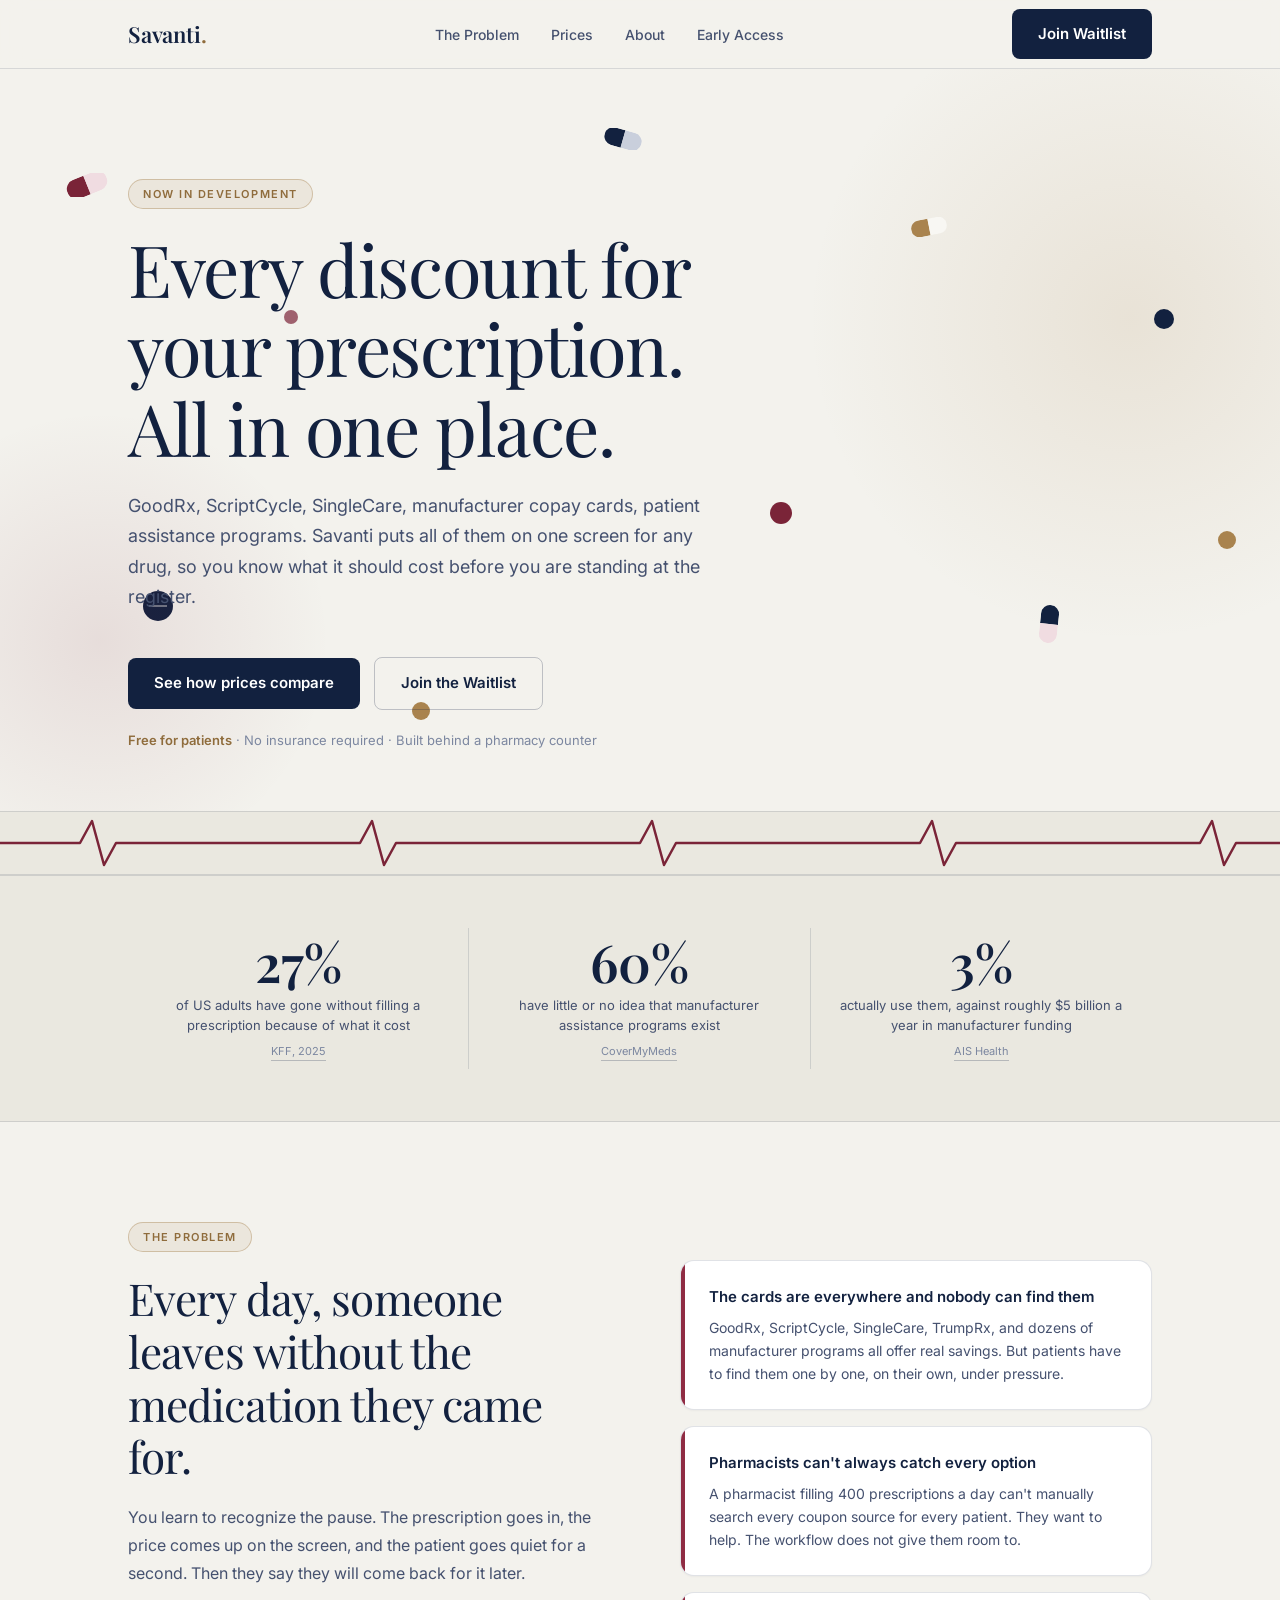
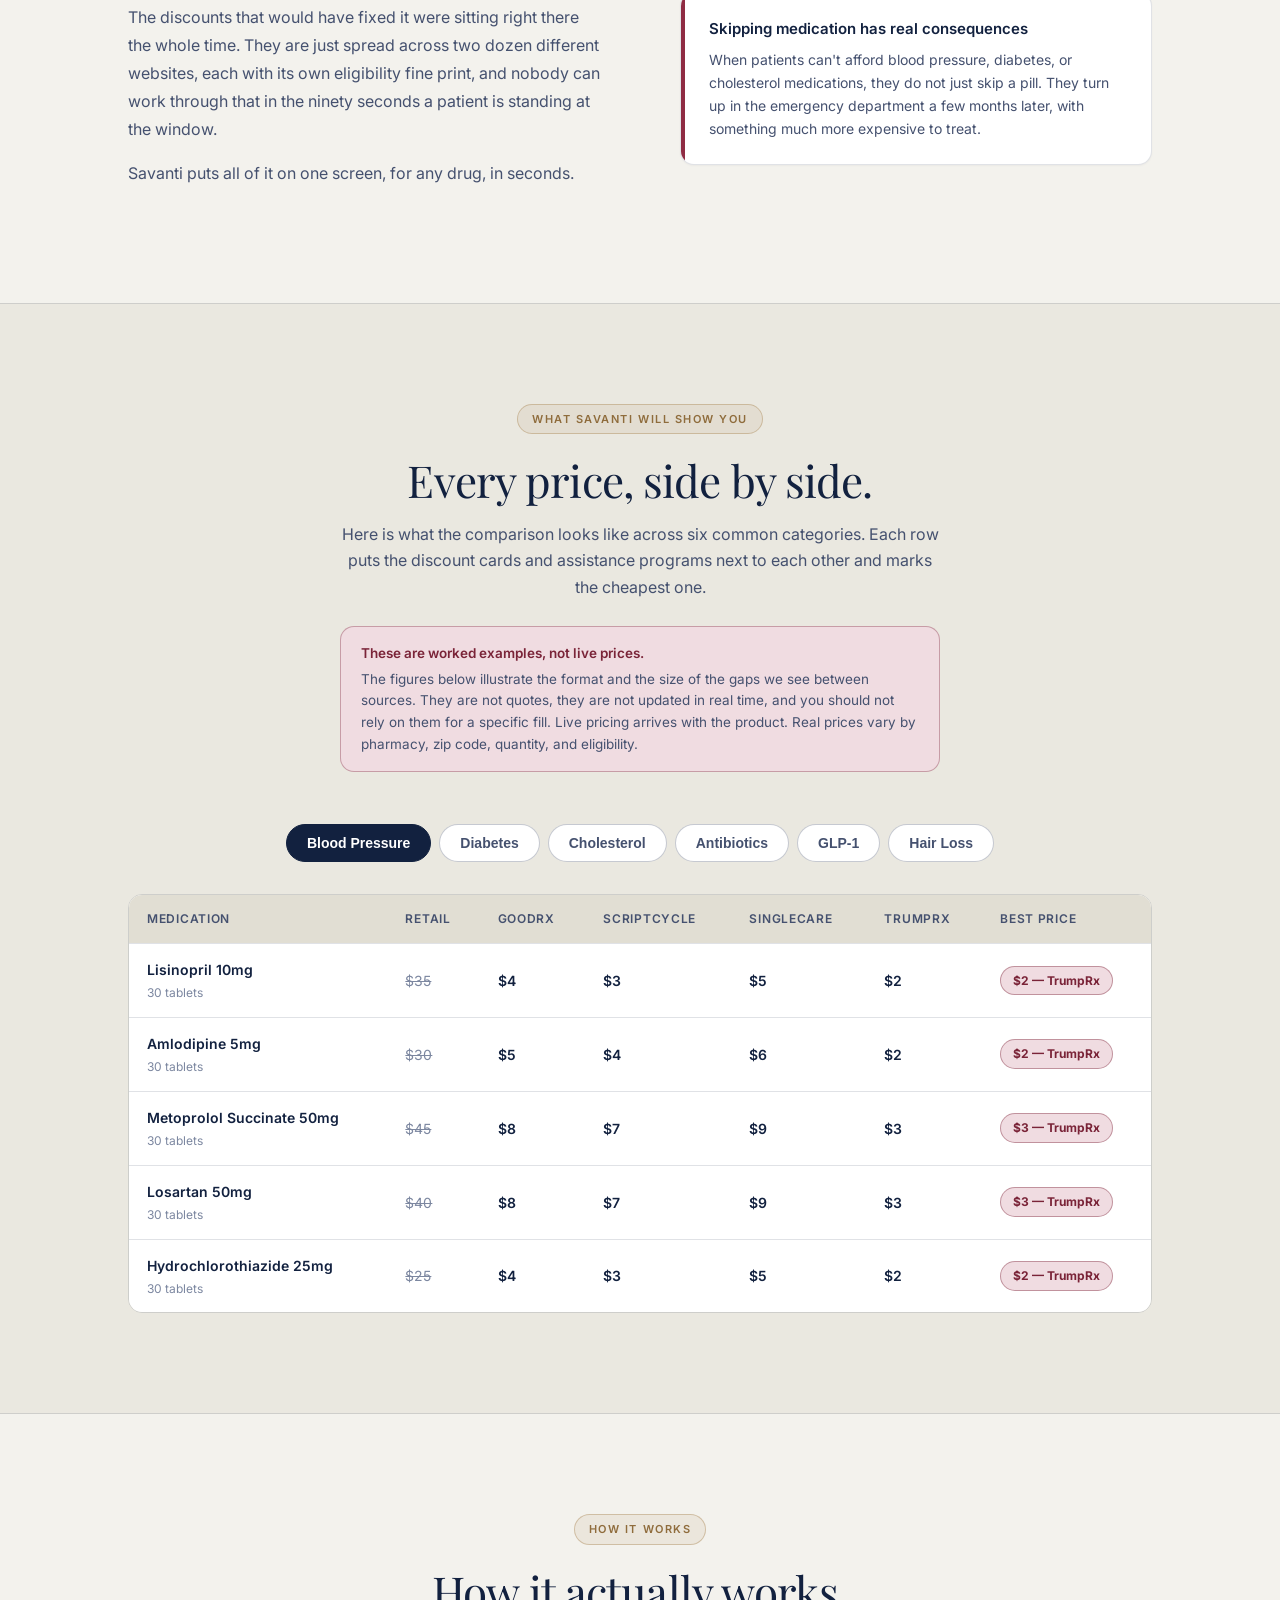
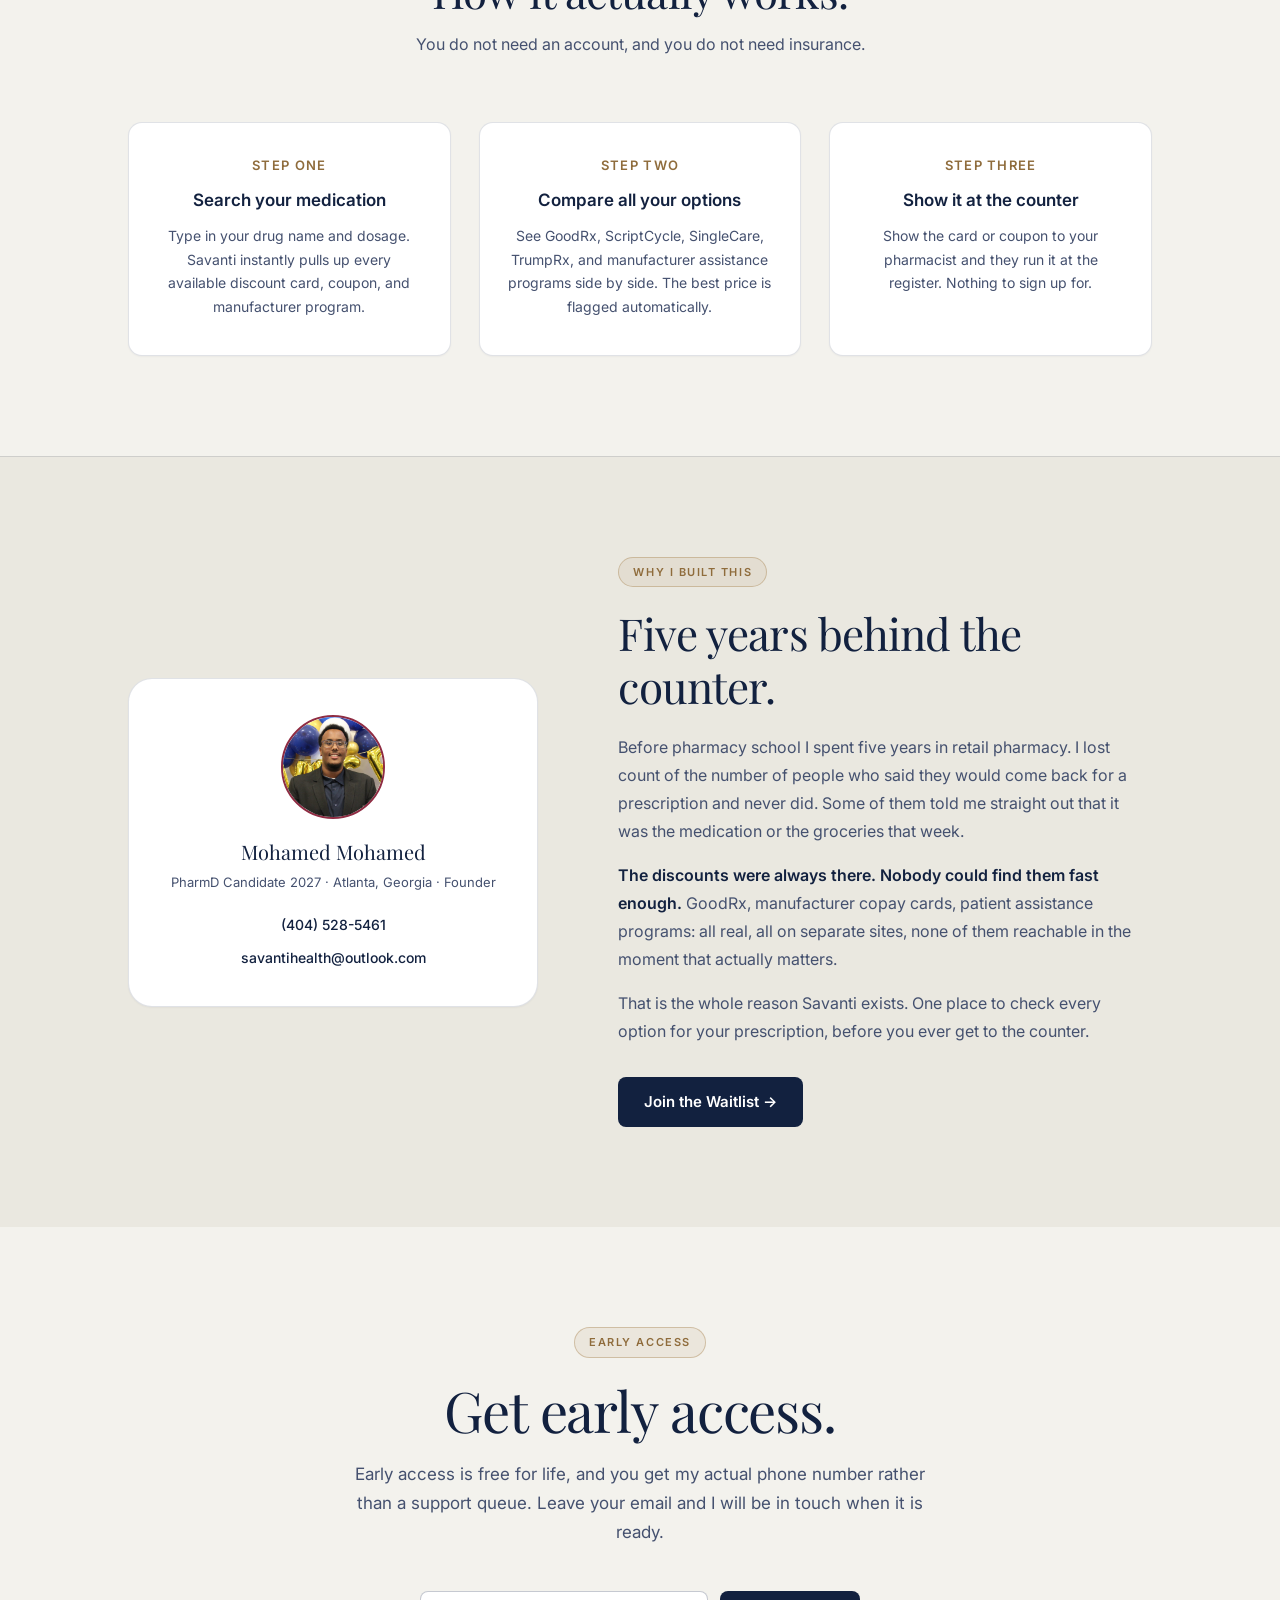
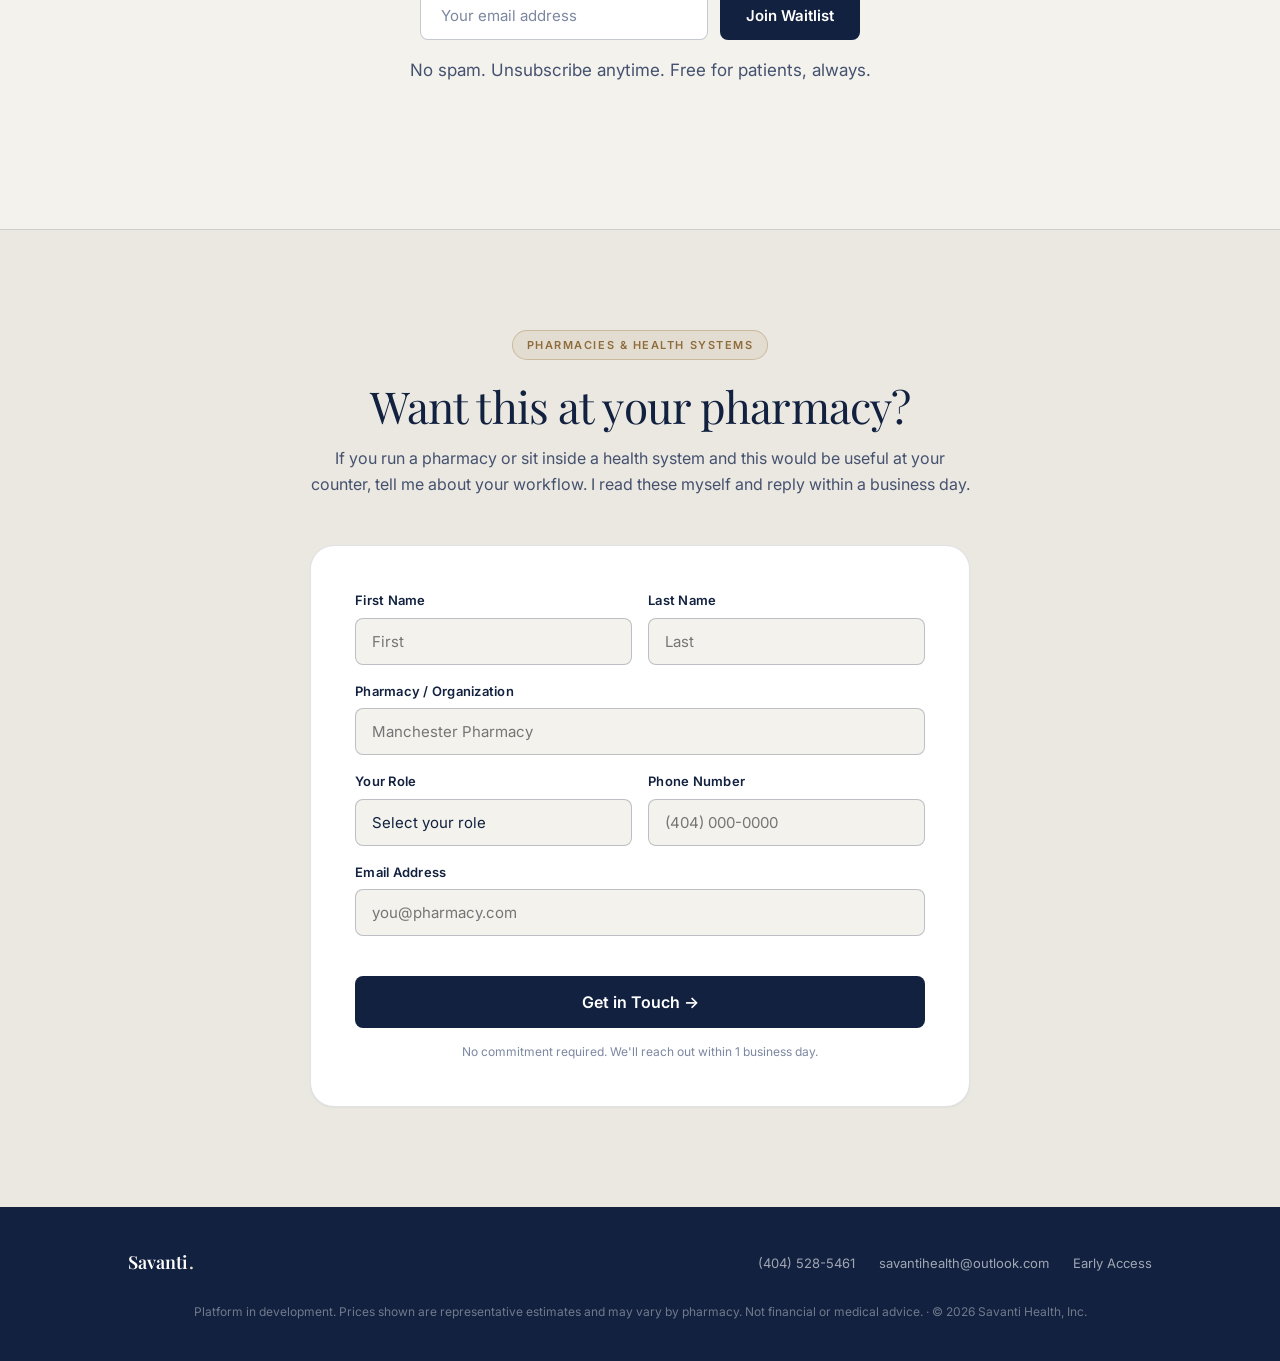
==== index.html @ 877dae56 "Match hero headline font and spread pills across the whole hero - Remove the italic on "All in one p" ====
<!DOCTYPE html>
<html lang="en">
<head>
  <meta charset="UTF-8" />
  <meta name="viewport" content="width=device-width, initial-scale=1.0" />
  <title>Savanti – Find the Lowest Price for Any Prescription</title>
  <link rel="icon" type="image/svg+xml" href="favicon.svg" />
  <link rel="preconnect" href="https://fonts.googleapis.com" />
  <link rel="preconnect" href="https://fonts.gstatic.com" crossorigin />
  <link href="https://fonts.googleapis.com/css2?family=Playfair+Display:ital,wght@0,400;0,500;0,600;0,700;1,400;1,500&family=Inter:wght@400;500;600&display=swap" rel="stylesheet" />

  <style>
    :root {
      /* Old-money apothecary: silver/ivory paper, deep navy ink, warm brass, burgundy accent */
      --paper:        #F3F2ED;
      --paper-alt:    #EAE8E0;
      --paper-deep:   #E1DED3;
      --card:         #FFFFFF;
      --ink:          #12213F;
      --ink-soft:     #45516F;
      --ink-dim:      #7C87A0;
      --line:         rgba(18,33,63,0.13);
      --line-strong:  rgba(18,33,63,0.24);
      --navy:         #12213F;
      --navy-hover:   #0B1830;
      --brass:        #A9834E;
      --brass-hover:  #8F6C3C;
      --brass-soft:   #E8DCC3;
      --burgundy:      #7A2438;
      --burgundy-mid:  #8F2C43;
      --burgundy-soft: #F0DCE1;
      --white:        #FFFFFF;
      --text-main:    var(--ink);
      --text-muted:   var(--ink-soft);
      --text-dim:     var(--ink-dim);

      --font-serif: 'Playfair Display', Georgia, serif;
      --font-sans:  'Inter', system-ui, sans-serif;
      --radius-sm: 8px;
      --radius-md: 14px;
      --radius-lg: 24px;
    }

    *, *::before, *::after { box-sizing: border-box; margin: 0; padding: 0; }
    html { scroll-behavior: smooth; }
    body {
      background: var(--paper);
      color: var(--text-main);
      font-family: var(--font-sans);
      font-size: 16px;
      line-height: 1.65;
      -webkit-font-smoothing: antialiased;
    }
    a { color: inherit; text-decoration: none; }

    .container { max-width: 1080px; margin: 0 auto; padding: 0 28px; }

    .label {
      display: inline-block;
      font-size: 11px;
      font-weight: 600;
      letter-spacing: 0.14em;
      text-transform: uppercase;
      color: var(--brass-hover);
      background: rgba(169,131,78,0.10);
      border: 1px solid rgba(169,131,78,0.4);
      padding: 5px 14px;
      border-radius: 100px;
      margin-bottom: 20px;
    }

    .btn {
      display: inline-flex;
      align-items: center;
      gap: 8px;
      padding: 13px 26px;
      border-radius: var(--radius-sm);
      font-family: var(--font-sans);
      font-size: 15px;
      font-weight: 600;
      cursor: pointer;
      border: none;
      transition: all 0.18s ease;
      text-decoration: none;
    }
    .btn-sky { background: var(--navy); color: var(--white); }
    .btn-sky:hover { background: var(--navy-hover); transform: translateY(-1px); }
    .btn-outline { background: transparent; color: var(--ink); border: 1.5px solid var(--line-strong); }
    .btn-outline:hover { background: rgba(18,33,63,0.05); }
    .btn-burgundy { background: var(--burgundy); color: var(--white); }
    .btn-burgundy:hover { background: var(--burgundy-mid); }

    /* NAV */
    nav {
      position: sticky; top: 0; z-index: 100;
      background: rgba(243,242,237,0.90);
      backdrop-filter: blur(12px);
      border-bottom: 1px solid var(--line);
    }
    .nav-inner {
      display: flex; align-items: center; justify-content: space-between;
      height: 68px;
    }
    .nav-logo {
      display: inline-flex; align-items: baseline; gap: 1px;
      font-family: var(--font-serif);
      font-size: 22px; font-weight: 600;
      color: var(--ink); letter-spacing: -0.01em;
    }
    .nav-logo span { color: var(--brass-hover); }
    .nav-links { display: flex; align-items: center; gap: 32px; list-style: none; }
    .nav-links a { font-size: 14px; font-weight: 500; color: var(--text-muted); transition: color 0.15s; }
    .nav-links a:hover { color: var(--ink); }

    /* HERO */
    .hero { padding: 110px 0 60px; position: relative; overflow: hidden; }
    .hero::before {
      content: '';
      position: absolute; top: -100px; right: -200px;
      width: 700px; height: 700px;
      background: radial-gradient(circle, rgba(169,131,78,0.14) 0%, transparent 65%);
      border-radius: 50%; pointer-events: none;
    }
    .hero::after {
      content: '';
      position: absolute; bottom: -80px; left: -150px;
      width: 500px; height: 500px;
      background: radial-gradient(circle, rgba(122,36,56,0.10) 0%, transparent 65%);
      border-radius: 50%; pointer-events: none;
    }
    .hero-inner { position: relative; z-index: 1; max-width: 620px; }
    .hero h1 {
      font-family: var(--font-serif);
      font-size: clamp(44px, 6vw, 72px);
      font-weight: 400; line-height: 1.1;
      letter-spacing: -0.02em;
      color: var(--ink); margin-bottom: 24px;
    }
    .hero h1 em { font-style: normal; color: var(--ink); }
    .hero-sub { font-size: 18px; color: var(--text-muted); max-width: 580px; margin-bottom: 44px; line-height: 1.7; }
    .hero-actions { display: flex; flex-wrap: wrap; gap: 14px; align-items: center; }
    .hero-note { font-size: 13px; color: var(--text-dim); margin-top: 20px; }
    .hero-note span { color: var(--brass-hover); font-weight: 600; }

    /* HERO PILLS — floating throughout the whole hero */
    .hero-pills { position: absolute; inset: 0; overflow: hidden; pointer-events: none; z-index: 0; }
    .hero-pill { position: absolute; }
    .floaty {
      display: block;
      transform-origin: center;
      animation: pill-float 4.4s ease-in-out infinite;
    }
    @keyframes pill-float {
      0%, 100% { transform: translateY(0); }
      50%      { transform: translateY(-14px); }
    }
    @media (prefers-reduced-motion: reduce) {
      .floaty { animation: none; }
    }
    @media (max-width: 640px) {
      .hero-pill { display: none; }
    }

    /* EKG STRIP */
    .ekg-strip {
      border-top: 1px solid var(--line);
      border-bottom: 1px solid var(--line);
      background:
        var(--paper-alt)
        url("data:image/svg+xml;utf8,<svg xmlns='http://www.w3.org/2000/svg' viewBox='0 0 280 64'><polyline points='0,32 60,32 80,32 92,10 104,54 116,32 140,32 280,32' fill='none' stroke='%237A2438' stroke-width='2.5' stroke-linecap='round' stroke-linejoin='round'/></svg>")
        repeat-x left center;
      background-size: 280px 64px;
      height: 64px;
      animation: ekg-scroll 4.5s linear infinite;
    }
    @keyframes ekg-scroll {
      from { background-position-x: 0; }
      to   { background-position-x: -280px; }
    }
    @media (prefers-reduced-motion: reduce) {
      .ekg-strip { animation: none; }
    }

    /* STATS STRIP */
    .stats-strip { background: var(--paper-alt); border-top: 1px solid var(--line); border-bottom: 1px solid var(--line); padding: 52px 0; }
    .stats-grid { display: grid; grid-template-columns: repeat(3, 1fr); }
    .stat-item { text-align: center; padding: 8px 24px; border-right: 1px solid var(--line); }
    .stat-item:last-child { border-right: none; }
    .stat-number { font-family: var(--font-serif); font-size: 52px; font-weight: 600; color: var(--navy); line-height: 1; margin-bottom: 8px; }
    .stat-label { font-size: 13px; color: var(--text-muted); line-height: 1.5; }
    .stat-src { display: inline-block; margin-top: 8px; font-size: 11px; color: var(--text-dim); border-bottom: 1px solid var(--line-strong); }
    .stat-src:hover { color: var(--brass-hover); border-bottom-color: var(--brass-hover); }

    /* PROBLEM */
    .problem { padding: 100px 0; }
    .problem-inner { display: grid; grid-template-columns: 1fr 1fr; gap: 80px; align-items: center; }
    .problem-text h2 { font-family: var(--font-serif); font-size: clamp(30px, 4vw, 44px); font-weight: 400; line-height: 1.2; letter-spacing: -0.02em; margin-bottom: 20px; color: var(--ink); }
    .problem-text h2 em { font-style: italic; color: var(--brass-hover); }
    .problem-text p { font-size: 16px; color: var(--text-muted); margin-bottom: 16px; line-height: 1.75; }
    .problem-cards { display: flex; flex-direction: column; gap: 16px; }
    .problem-card {
      background: var(--card);
      border: 1px solid var(--line);
      border-radius: var(--radius-md);
      padding: 24px 28px;
      position: relative; overflow: hidden;
      box-shadow: 0 1px 2px rgba(18,33,63,0.04);
    }
    .problem-card::before {
      content: ''; position: absolute; left: 0; top: 0; bottom: 0; width: 4px;
      background: var(--burgundy-mid); border-radius: 4px 0 0 4px;
    }
    .problem-card-title { font-size: 15px; font-weight: 600; color: var(--ink); margin-bottom: 6px; }
    .problem-card-body { font-size: 14px; color: var(--text-muted); line-height: 1.65; }

    /* PRICING HUB */
    .hub { background: var(--paper-alt); border-top: 1px solid var(--line); border-bottom: 1px solid var(--line); padding: 100px 0; }
    .hub-header { text-align: center; max-width: 600px; margin: 0 auto 52px; }
    .hub-header h2 { font-family: var(--font-serif); font-size: clamp(30px, 4vw, 44px); font-weight: 400; line-height: 1.2; letter-spacing: -0.02em; color: var(--ink); margin-bottom: 14px; }
    .hub-header h2 em { font-style: italic; color: var(--brass-hover); }
    .hub-header p { font-size: 16px; color: var(--text-muted); }
    .hub-warning {
      margin: 26px auto 0; max-width: 620px; text-align: left;
      background: var(--burgundy-soft);
      border: 1px solid rgba(122,36,56,0.35);
      border-radius: var(--radius-md);
      padding: 16px 20px;
      font-size: 13.5px; line-height: 1.6; color: var(--ink-soft);
    }
    .hub-warning strong { display: block; color: var(--burgundy); font-weight: 600; margin-bottom: 4px; }

    .tab-bar { display: flex; gap: 8px; flex-wrap: wrap; margin-bottom: 32px; justify-content: center; }
    .tab-btn {
      padding: 10px 20px; border-radius: 100px;
      font-size: 14px; font-weight: 600;
      cursor: pointer; border: 1.5px solid var(--line-strong);
      background: var(--card); color: var(--text-muted);
      transition: all 0.18s;
    }
    .tab-btn:hover { border-color: var(--navy); color: var(--ink); }
    .tab-btn.active { background: var(--navy); color: var(--white); border-color: var(--navy); }

    .tab-panel { display: none; }
    .tab-panel.active { display: block; }

    .price-table-wrap { overflow-x: auto; border-radius: var(--radius-md); border: 1px solid var(--line); }
    table { width: 100%; border-collapse: collapse; background: var(--card); font-size: 14px; }
    thead tr { background: var(--paper-deep); }
    th { padding: 14px 18px; text-align: left; font-size: 12px; font-weight: 600; color: var(--text-muted); letter-spacing: 0.06em; text-transform: uppercase; border-bottom: 1px solid var(--line); white-space: nowrap; }
    td { padding: 14px 18px; color: var(--text-main); border-bottom: 1px solid var(--line); vertical-align: middle; }
    tr:last-child td { border-bottom: none; }
    tr:hover td { background: rgba(169,131,78,0.06); }
    .med-name { font-weight: 600; color: var(--ink); }
    .med-dose { font-size: 12px; color: var(--text-dim); margin-top: 2px; }
    .price-retail { color: var(--text-dim); text-decoration: line-through; }
    .price-link { color: var(--navy); font-weight: 600; text-decoration: none; }
    .price-link:hover { color: var(--brass-hover); }
    .best-badge {
      display: inline-flex; align-items: center; gap: 6px;
      background: var(--burgundy-soft); color: var(--burgundy);
      border: 1px solid rgba(122,36,56,0.4);
      padding: 4px 12px; border-radius: 100px;
      font-size: 12px; font-weight: 700;
      white-space: nowrap;
    }
    .table-note { font-size: 12px; color: var(--text-dim); margin-top: 14px; line-height: 1.6; }

    /* HOW IT WORKS */
    .how { padding: 100px 0; }
    .how-header { text-align: center; max-width: 560px; margin: 0 auto 64px; }
    .how-header h2 { font-family: var(--font-serif); font-size: clamp(30px, 4vw, 44px); font-weight: 400; line-height: 1.2; letter-spacing: -0.02em; color: var(--ink); margin-bottom: 14px; }
    .how-header h2 em { font-style: italic; color: var(--brass-hover); }
    .how-header p { font-size: 16px; color: var(--text-muted); }
    .steps-grid { display: grid; grid-template-columns: repeat(3, 1fr); gap: 28px; }
    .step-card { background: var(--card); border: 1px solid var(--line); border-radius: var(--radius-md); padding: 36px 28px; text-align: center; box-shadow: 0 1px 2px rgba(18,33,63,0.04); }
    .step-number { font-family: var(--font-sans); font-size: 13px; font-weight: 600; letter-spacing: 0.10em; text-transform: uppercase; color: var(--brass-hover); line-height: 1; margin-bottom: 14px; }
    .step-title { font-size: 17px; font-weight: 600; color: var(--ink); margin-bottom: 10px; }
    .step-body { font-size: 14px; color: var(--text-muted); line-height: 1.7; }

    /* ABOUT */
    .about { background: var(--paper-alt); border-top: 1px solid var(--line); padding: 100px 0; }
    .about-inner { display: grid; grid-template-columns: 1fr 1.3fr; gap: 80px; align-items: center; }
    .founder-card { background: var(--card); border: 1px solid var(--line); border-radius: var(--radius-lg); padding: 36px; text-align: center; box-shadow: 0 1px 2px rgba(18,33,63,0.04); }
    .founder-avatar {
      width: 104px; height: 104px; border-radius: 50%;
      object-fit: cover; object-position: 50% 32%;
      display: block; margin: 0 auto 16px;
      border: 2px solid var(--burgundy-mid);
    }
    .founder-name { font-family: var(--font-serif); font-size: 20px; font-weight: 400; color: var(--ink); margin-bottom: 4px; }
    .founder-title { font-size: 13px; color: var(--text-muted); margin-bottom: 20px; }
    .founder-contact { display: flex; flex-direction: column; gap: 10px; }
    .founder-contact a { font-size: 14px; color: var(--navy); font-weight: 500; display: flex; align-items: center; justify-content: center; gap: 6px; transition: color 0.15s; }
    .founder-contact a:hover { color: var(--brass-hover); }
    .about-right h2 { font-family: var(--font-serif); font-size: clamp(30px, 4vw, 44px); font-weight: 400; line-height: 1.2; letter-spacing: -0.02em; margin-bottom: 20px; color: var(--ink); }
    .about-right h2 em { font-style: italic; color: var(--brass-hover); }
    .about-right p { font-size: 16px; color: var(--text-muted); margin-bottom: 16px; line-height: 1.75; }
    .about-right p strong { color: var(--ink); font-weight: 600; }

    /* WAITLIST */
    .waitlist { padding: 100px 0; text-align: center; }
    .waitlist-inner { max-width: 580px; margin: 0 auto; }
    .waitlist h2 { font-family: var(--font-serif); font-size: clamp(34px, 5vw, 56px); font-weight: 400; line-height: 1.15; letter-spacing: -0.02em; color: var(--ink); margin-bottom: 18px; }
    .waitlist h2 em { font-style: italic; color: var(--brass-hover); }
    .waitlist p { font-size: 17px; color: var(--text-muted); margin-bottom: 44px; line-height: 1.7; }
    .waitlist-form { display: flex; gap: 12px; max-width: 440px; margin: 0 auto 16px; }
    .waitlist-form input {
      flex: 1; padding: 14px 20px;
      border: 1.5px solid var(--line-strong);
      border-radius: var(--radius-sm);
      font-family: var(--font-sans); font-size: 15px;
      background: var(--card); color: var(--ink);
      outline: none; transition: border-color 0.15s;
    }
    .waitlist-form input:focus { border-color: var(--navy); }
    .waitlist-form input::placeholder { color: var(--text-dim); }
    .waitlist-note { font-size: 12px; color: var(--text-dim); }
    .waitlist-success { display: none; background: var(--brass-soft); border: 1px solid rgba(169,131,78,0.45); border-radius: var(--radius-md); padding: 20px 28px; font-size: 15px; color: var(--brass-hover); font-weight: 500; max-width: 440px; margin: 0 auto; }

    /* PARTNER */
    #partner { background: var(--paper-alt); border-top: 1px solid var(--line); padding: 100px 0; }
    .partner-inner { max-width: 660px; margin: 0 auto; }
    .partner-header { text-align: center; margin-bottom: 48px; }
    .partner-header h2 { font-family: var(--font-serif); font-size: clamp(30px, 4vw, 44px); font-weight: 400; line-height: 1.2; letter-spacing: -0.02em; color: var(--ink); margin-bottom: 12px; }
    .partner-header h2 em { font-style: italic; color: var(--brass-hover); }
    .partner-header p { font-size: 16px; color: var(--text-muted); }
    .partner-form { background: var(--card); border: 1px solid var(--line); border-radius: var(--radius-lg); padding: 44px; box-shadow: 0 1px 2px rgba(18,33,63,0.04); }
    .form-row { display: grid; grid-template-columns: 1fr 1fr; gap: 16px; margin-bottom: 16px; }
    .form-group { display: flex; flex-direction: column; gap: 6px; }
    .form-group.full { grid-column: 1 / -1; }
    .form-group label { font-size: 13px; font-weight: 600; color: var(--text-main); letter-spacing: 0.02em; }
    .form-group input, .form-group select {
      padding: 13px 16px;
      border: 1.5px solid var(--line-strong);
      border-radius: var(--radius-sm);
      font-family: var(--font-sans); font-size: 15px;
      color: var(--ink); background: var(--paper);
      outline: none; transition: border-color 0.15s;
      -webkit-appearance: none;
    }
    .form-group input:focus, .form-group select:focus { border-color: var(--navy); }
    .form-group select option { background: var(--card); }
    .form-submit { width: 100%; margin-top: 24px; justify-content: center; font-size: 16px; padding: 16px 28px; }
    .form-legal { text-align: center; margin-top: 14px; font-size: 12px; color: var(--text-dim); }
    .form-success { display: none; text-align: center; padding: 32px; }
    .form-success h3 { font-family: var(--font-serif); font-size: 26px; font-weight: 400; color: var(--brass-hover); margin-bottom: 10px; }
    .form-success p { font-size: 15px; color: var(--text-muted); }

    /* FOOTER */
    footer { background: var(--ink); border-top: 1px solid var(--line); padding: 40px 0; }
    .footer-inner { display: flex; align-items: center; justify-content: space-between; flex-wrap: wrap; gap: 16px; }
    .footer-logo { display: inline-flex; align-items: baseline; gap: 1px; font-family: var(--font-serif); font-size: 18px; font-weight: 600; color: var(--white); }
    .footer-logo span { color: var(--brass-soft); }
    .footer-links { display: flex; gap: 24px; list-style: none; }
    .footer-links a { font-size: 13px; color: rgba(255,255,255,0.6); transition: color 0.15s; }
    .footer-links a:hover { color: var(--white); }
    .footer-copy { font-size: 12px; width: 100%; text-align: center; margin-top: 8px; color: rgba(255,255,255,0.4); }

    /* RESPONSIVE */
    @media (max-width: 768px) {
      .nav-links { display: none; }
      .problem-inner { grid-template-columns: 1fr; gap: 48px; }
      .stats-grid { grid-template-columns: 1fr; }
      .stat-item { border-right: none; border-bottom: 1px solid var(--line); padding-bottom: 28px; }
      .stat-item:last-child { border-bottom: none; }
      .steps-grid { grid-template-columns: 1fr; }
      .about-inner { grid-template-columns: 1fr; gap: 48px; }
      .waitlist-form { flex-direction: column; }
      .form-row { grid-template-columns: 1fr; }
      .footer-inner { justify-content: center; text-align: center; }
      .footer-links { justify-content: center; }
      .partner-form { padding: 28px 20px; }
    }
  </style>
</head>
<body>

  <!-- NAV -->
  <nav>
    <div class="container">
      <div class="nav-inner">
        <a href="#" class="nav-logo">Savanti<span>.</span></a>
        <ul class="nav-links">
          <li><a href="#problem">The Problem</a></li>
          <li><a href="#hub">Prices</a></li>
          <li><a href="#about">About</a></li>
          <li><a href="#waitlist">Early Access</a></li>
        </ul>
        <a href="#waitlist" class="btn btn-sky">Join Waitlist</a>
      </div>
    </div>
  </nav>

  <!-- HERO -->
  <section class="hero">
    <div class="hero-pills" aria-hidden="true">
      <!-- capsule, burgundy / blush -->
      <div class="hero-pill" style="left:5%; top:14%;">
        <svg width="46" height="24" viewBox="0 0 46 24"><g class="floaty" style="animation-duration:4.6s; animation-delay:0s;"><g transform="translate(23,12) rotate(-22)"><clipPath id="hp1"><rect x="-21" y="-10" width="42" height="20" rx="10"/></clipPath><g clip-path="url(#hp1)"><rect x="-21" y="-10" width="21" height="20" fill="#7A2438"/><rect x="0" y="-10" width="21" height="20" fill="#F0DCE1"/></g></g></g></svg>
      </div>
      <!-- scored tablet, navy -->
      <div class="hero-pill" style="left:11%; top:70%;">
        <svg width="34" height="34" viewBox="0 0 34 34"><g class="floaty" style="animation-duration:3.9s; animation-delay:1.1s;"><g transform="translate(17,17)"><circle r="15" fill="#12213F"/><line x1="-9" y1="0" x2="9" y2="0" stroke="#F3F2ED" stroke-width="1.5" opacity="0.55"/></g></g></svg>
      </div>
      <!-- small tablet, brass -->
      <div class="hero-pill" style="left:32%; top:85%;">
        <svg width="22" height="22" viewBox="0 0 22 22"><g class="floaty" style="animation-duration:4.9s; animation-delay:0.85s;"><circle cx="11" cy="11" r="9" fill="#A9834E"/></g></svg>
      </div>
      <!-- capsule, navy / silver -->
      <div class="hero-pill" style="left:47%; top:8%;">
        <svg width="42" height="22" viewBox="0 0 42 22"><g class="floaty" style="animation-duration:5.1s; animation-delay:0.2s;"><g transform="translate(21,11) rotate(16)"><clipPath id="hp2"><rect x="-19" y="-9" width="38" height="18" rx="9"/></clipPath><g clip-path="url(#hp2)"><rect x="-19" y="-9" width="19" height="18" fill="#12213F"/><rect x="0" y="-9" width="19" height="18" fill="#C9CFDC"/></g></g></g></svg>
      </div>
      <!-- small tablet, burgundy -->
      <div class="hero-pill" style="left:60%; top:58%;">
        <svg width="26" height="26" viewBox="0 0 26 26"><g class="floaty" style="animation-duration:4.2s; animation-delay:1.3s;"><circle cx="13" cy="13" r="11" fill="#7A2438"/></g></svg>
      </div>
      <!-- capsule, brass / cream -->
      <div class="hero-pill" style="left:71%; top:20%;">
        <svg width="40" height="20" viewBox="0 0 40 20"><g class="floaty" style="animation-duration:5.4s; animation-delay:0.6s;"><g transform="translate(20,10) rotate(-11)"><clipPath id="hp3"><rect x="-18" y="-8.5" width="36" height="17" rx="8.5"/></clipPath><g clip-path="url(#hp3)"><rect x="-18" y="-8.5" width="18" height="17" fill="#A9834E"/><rect x="0" y="-8.5" width="18" height="17" fill="#F8F7F3"/></g></g></g></svg>
      </div>
      <!-- capsule, navy / blush, vertical -->
      <div class="hero-pill" style="left:81%; top:72%;">
        <svg width="24" height="42" viewBox="0 0 24 42"><g class="floaty" style="animation-duration:5.7s; animation-delay:1.5s;"><g transform="translate(12,21) rotate(96)"><clipPath id="hp4"><rect x="-19" y="-9" width="38" height="18" rx="9"/></clipPath><g clip-path="url(#hp4)"><rect x="-19" y="-9" width="19" height="18" fill="#12213F"/><rect x="0" y="-9" width="19" height="18" fill="#F0DCE1"/></g></g></g></svg>
      </div>
      <!-- small tablet, navy -->
      <div class="hero-pill" style="left:90%; top:32%;">
        <svg width="24" height="24" viewBox="0 0 24 24"><g class="floaty" style="animation-duration:4.4s; animation-delay:0.3s;"><circle cx="12" cy="12" r="10" fill="#12213F"/></g></svg>
      </div>
      <!-- small tablet, brass -->
      <div class="hero-pill" style="left:95%; top:62%;">
        <svg width="22" height="22" viewBox="0 0 22 22"><g class="floaty" style="animation-duration:4.7s; animation-delay:1.0s;"><circle cx="11" cy="11" r="9" fill="#A9834E"/></g></svg>
      </div>
      <!-- small tablet, burgundy -->
      <div class="hero-pill" style="left:22%; top:32%;">
        <svg width="18" height="18" viewBox="0 0 18 18"><g class="floaty" style="animation-duration:4.0s; animation-delay:0.5s;"><circle cx="9" cy="9" r="7" fill="#7A2438" opacity="0.7"/></g></svg>
      </div>
    </div>
    <div class="container">
      <div class="hero-inner">
        <div class="label">Now in Development</div>
        <h1>
          Every discount for your prescription.<br />
          <em>All in one place.</em>
        </h1>
        <p class="hero-sub">
          GoodRx, ScriptCycle, SingleCare, manufacturer copay cards, patient assistance programs. Savanti puts all of them on one screen for any drug, so you know what it should cost before you are standing at the register.
        </p>
        <div class="hero-actions">
          <a href="#hub" class="btn btn-sky">See how prices compare</a>
          <a href="#waitlist" class="btn btn-outline">Join the Waitlist</a>
        </div>
        <p class="hero-note"><span>Free for patients</span> · No insurance required · Built behind a pharmacy counter</p>
      </div>
    </div>
  </section>

  <!-- EKG -->
  <div class="ekg-strip" aria-hidden="true"></div>

  <!-- STATS -->
  <div class="stats-strip">
    <div class="container">
      <div class="stats-grid">
        <div class="stat-item">
          <div class="stat-number">27%</div>
          <div class="stat-label">of US adults have gone without filling a prescription because of what it cost<br /><a class="stat-src" href="https://www.kff.org/health-costs/public-opinion-on-prescription-drugs-and-their-prices/" target="_blank" rel="noopener">KFF, 2025</a></div>
        </div>
        <div class="stat-item">
          <div class="stat-number">60%</div>
          <div class="stat-label">have little or no idea that manufacturer assistance programs exist<br /><a class="stat-src" href="https://www.covermymeds.health/articles/healthcare-research/bridging-awareness-gap-for-patient-support-programs" target="_blank" rel="noopener">CoverMyMeds</a></div>
        </div>
        <div class="stat-item">
          <div class="stat-number">3%</div>
          <div class="stat-label">actually use them, against roughly $5 billion a year in manufacturer funding<br /><a class="stat-src" href="https://www.mmitnetwork.com/aishealth/spotlight-on-market-access/companies-should-make-sure-patient-assistance-is-robust-keep-eye-on-external-factors/" target="_blank" rel="noopener">AIS Health</a></div>
        </div>
      </div>
    </div>
  </div>

  <!-- PROBLEM -->
  <section class="problem" id="problem">
    <div class="container">
      <div class="problem-inner">
        <div class="problem-text">
          <div class="label">The Problem</div>
          <h2>Every day, someone leaves without the medication they came for.</h2>
          <p>You learn to recognize the pause. The prescription goes in, the price comes up on the screen, and the patient goes quiet for a second. Then they say they will come back for it later.</p>
          <p>The discounts that would have fixed it were sitting right there the whole time. They are just spread across two dozen different websites, each with its own eligibility fine print, and nobody can work through that in the ninety seconds a patient is standing at the window.</p>
          <p>Savanti puts all of it on one screen, for any drug, in seconds.</p>
        </div>
        <div class="problem-cards">
          <div class="problem-card">
            <div class="problem-card-title">The cards are everywhere and nobody can find them</div>
            <div class="problem-card-body">GoodRx, ScriptCycle, SingleCare, TrumpRx, and dozens of manufacturer programs all offer real savings. But patients have to find them one by one, on their own, under pressure.</div>
          </div>
          <div class="problem-card">
            <div class="problem-card-title">Pharmacists can't always catch every option</div>
            <div class="problem-card-body">A pharmacist filling 400 prescriptions a day can't manually search every coupon source for every patient. They want to help. The workflow does not give them room to.</div>
          </div>
          <div class="problem-card">
            <div class="problem-card-title">Skipping medication has real consequences</div>
            <div class="problem-card-body">When patients can't afford blood pressure, diabetes, or cholesterol medications, they do not just skip a pill. They turn up in the emergency department a few months later, with something much more expensive to treat.</div>
          </div>
        </div>
      </div>
    </div>
  </section>

  <!-- DRUG PRICING HUB -->
  <section class="hub" id="hub">
    <div class="container">
      <div class="hub-header">
        <div class="label">What Savanti will show you</div>
        <h2>Every price, side by side.</h2>
        <p>Here is what the comparison looks like across six common categories. Each row puts the discount cards and assistance programs next to each other and marks the cheapest one.</p>
        <div class="hub-warning">
          <strong>These are worked examples, not live prices.</strong>
          The figures below illustrate the format and the size of the gaps we see between sources. They are not quotes, they are not updated in real time, and you should not rely on them for a specific fill. Live pricing arrives with the product. Real prices vary by pharmacy, zip code, quantity, and eligibility.
        </div>
      </div>

      <div class="tab-bar">
        <button class="tab-btn active" onclick="switchTab('bp', this)">Blood Pressure</button>
        <button class="tab-btn" onclick="switchTab('diabetes', this)">Diabetes</button>
        <button class="tab-btn" onclick="switchTab('cholesterol', this)">Cholesterol</button>
        <button class="tab-btn" onclick="switchTab('antibiotics', this)">Antibiotics</button>
        <button class="tab-btn" onclick="switchTab('glp1', this)">GLP-1</button>
        <button class="tab-btn" onclick="switchTab('hair', this)">Hair Loss</button>
      </div>

      <!-- BLOOD PRESSURE -->
      <div class="tab-panel active" id="tab-bp">
        <div class="price-table-wrap">
          <table>
            <thead>
              <tr>
                <th>Medication</th>
                <th>Retail</th>
                <th>GoodRx</th>
                <th>ScriptCycle</th>
                <th>SingleCare</th>
                <th>TrumpRx</th>
                <th>Best Price</th>
              </tr>
            </thead>
            <tbody>
              <tr>
                <td><div class="med-name">Lisinopril 10mg</div><div class="med-dose">30 tablets</div></td>
                <td><span class="price-retail">$35</span></td>
                <td><a class="price-link" href="https://www.goodrx.com/lisinopril" target="_blank">$4</a></td>
                <td><a class="price-link" href="https://www.scriptcycle.com" target="_blank">$3</a></td>
                <td><a class="price-link" href="https://www.singlecare.com/prescription/lisinopril" target="_blank">$5</a></td>
                <td><a class="price-link" href="https://www.hhs.gov" target="_blank">$2</a></td>
                <td><span class="best-badge">$2 — TrumpRx</span></td>
              </tr>
              <tr>
                <td><div class="med-name">Amlodipine 5mg</div><div class="med-dose">30 tablets</div></td>
                <td><span class="price-retail">$30</span></td>
                <td><a class="price-link" href="https://www.goodrx.com/amlodipine" target="_blank">$5</a></td>
                <td><a class="price-link" href="https://www.scriptcycle.com" target="_blank">$4</a></td>
                <td><a class="price-link" href="https://www.singlecare.com/prescription/amlodipine" target="_blank">$6</a></td>
                <td><a class="price-link" href="https://www.hhs.gov" target="_blank">$2</a></td>
                <td><span class="best-badge">$2 — TrumpRx</span></td>
              </tr>
              <tr>
                <td><div class="med-name">Metoprolol Succinate 50mg</div><div class="med-dose">30 tablets</div></td>
                <td><span class="price-retail">$45</span></td>
                <td><a class="price-link" href="https://www.goodrx.com/metoprolol-succinate" target="_blank">$8</a></td>
                <td><a class="price-link" href="https://www.scriptcycle.com" target="_blank">$7</a></td>
                <td><a class="price-link" href="https://www.singlecare.com/prescription/metoprolol-succinate" target="_blank">$9</a></td>
                <td><a class="price-link" href="https://www.hhs.gov" target="_blank">$3</a></td>
                <td><span class="best-badge">$3 — TrumpRx</span></td>
              </tr>
              <tr>
                <td><div class="med-name">Losartan 50mg</div><div class="med-dose">30 tablets</div></td>
                <td><span class="price-retail">$40</span></td>
                <td><a class="price-link" href="https://www.goodrx.com/losartan" target="_blank">$8</a></td>
                <td><a class="price-link" href="https://www.scriptcycle.com" target="_blank">$7</a></td>
                <td><a class="price-link" href="https://www.singlecare.com/prescription/losartan" target="_blank">$9</a></td>
                <td><a class="price-link" href="https://www.hhs.gov" target="_blank">$3</a></td>
                <td><span class="best-badge">$3 — TrumpRx</span></td>
              </tr>
              <tr>
                <td><div class="med-name">Hydrochlorothiazide 25mg</div><div class="med-dose">30 tablets</div></td>
                <td><span class="price-retail">$25</span></td>
                <td><a class="price-link" href="https://www.goodrx.com/hydrochlorothiazide" target="_blank">$4</a></td>
                <td><a class="price-link" href="https://www.scriptcycle.com" target="_blank">$3</a></td>
                <td><a class="price-link" href="https://www.singlecare.com/prescription/hydrochlorothiazide" target="_blank">$5</a></td>
                <td><a class="price-link" href="https://www.hhs.gov" target="_blank">$2</a></td>
                <td><span class="best-badge">$2 — TrumpRx</span></td>
              </tr>
            </tbody>
          </table>
        </div>
      </div>

      <!-- DIABETES -->
      <div class="tab-panel" id="tab-diabetes">
        <div class="price-table-wrap">
          <table>
            <thead>
              <tr><th>Medication</th><th>Retail</th><th>GoodRx</th><th>ScriptCycle</th><th>SingleCare</th><th>Mfr. Card / PAP</th><th>Best Price</th></tr>
            </thead>
            <tbody>
              <tr>
                <td><div class="med-name">Metformin 500mg</div><div class="med-dose">60 tablets</div></td>
                <td><span class="price-retail">$30</span></td>
                <td><a class="price-link" href="https://www.goodrx.com/metformin" target="_blank">$5</a></td>
                <td><a class="price-link" href="https://www.scriptcycle.com" target="_blank">$4</a></td>
                <td><a class="price-link" href="https://www.singlecare.com/prescription/metformin" target="_blank">$6</a></td>
                <td>—</td>
                <td><span class="best-badge">$4 — ScriptCycle</span></td>
              </tr>
              <tr>
                <td><div class="med-name">Jardiance 10mg</div><div class="med-dose">30 tablets</div></td>
                <td><span class="price-retail">$640</span></td>
                <td><a class="price-link" href="https://www.goodrx.com/jardiance" target="_blank">$67</a></td>
                <td><a class="price-link" href="https://www.scriptcycle.com" target="_blank">$60</a></td>
                <td><a class="price-link" href="https://www.singlecare.com/prescription/jardiance" target="_blank">$65</a></td>
                <td><a class="price-link" href="https://www.jardiance.com/savings-and-support/savings-card/" target="_blank">$0* BI Cares PAP</a></td>
                <td><span class="best-badge">$0 — BI Cares PAP*</span></td>
              </tr>
              <tr>
                <td><div class="med-name">Glipizide 5mg</div><div class="med-dose">30 tablets</div></td>
                <td><span class="price-retail">$25</span></td>
                <td><a class="price-link" href="https://www.goodrx.com/glipizide" target="_blank">$4</a></td>
                <td><a class="price-link" href="https://www.scriptcycle.com" target="_blank">$3</a></td>
                <td><a class="price-link" href="https://www.singlecare.com/prescription/glipizide" target="_blank">$5</a></td>
                <td>—</td>
                <td><span class="best-badge">$3 — ScriptCycle</span></td>
              </tr>
              <tr>
                <td><div class="med-name">Januvia 100mg</div><div class="med-dose">30 tablets</div></td>
                <td><span class="price-retail">$640</span></td>
                <td><a class="price-link" href="https://www.goodrx.com/januvia" target="_blank">$380</a></td>
                <td><a class="price-link" href="https://www.scriptcycle.com" target="_blank">$360</a></td>
                <td><a class="price-link" href="https://www.singlecare.com/prescription/januvia" target="_blank">$370</a></td>
                <td><a class="price-link" href="https://www.merckhelps.com/" target="_blank">$0* Merck PAP</a></td>
                <td><span class="best-badge">$0 — Merck PAP*</span></td>
              </tr>
              <tr>
                <td><div class="med-name">Ozempic 0.5mg</div><div class="med-dose">1 pen (monthly)</div></td>
                <td><span class="price-retail">$935</span></td>
                <td><a class="price-link" href="https://www.goodrx.com/ozempic" target="_blank">$847</a></td>
                <td><a class="price-link" href="https://www.scriptcycle.com" target="_blank">$820</a></td>
                <td><a class="price-link" href="https://www.singlecare.com/prescription/ozempic" target="_blank">$830</a></td>
                <td><a class="price-link" href="https://www.ozempic.com/savings.html" target="_blank">$25* Novo Card</a></td>
                <td><span class="best-badge">$25 — Novo Card*</span></td>
              </tr>
            </tbody>
          </table>
        </div>
      </div>

      <!-- CHOLESTEROL -->
      <div class="tab-panel" id="tab-cholesterol">
        <div class="price-table-wrap">
          <table>
            <thead>
              <tr><th>Medication</th><th>Retail</th><th>GoodRx</th><th>ScriptCycle</th><th>SingleCare</th><th>TrumpRx</th><th>Best Price</th></tr>
            </thead>
            <tbody>
              <tr>
                <td><div class="med-name">Atorvastatin 20mg</div><div class="med-dose">30 tablets</div></td>
                <td><span class="price-retail">$50</span></td>
                <td><a class="price-link" href="https://www.goodrx.com/atorvastatin" target="_blank">$6</a></td>
                <td><a class="price-link" href="https://www.scriptcycle.com" target="_blank">$5</a></td>
                <td><a class="price-link" href="https://www.singlecare.com/prescription/atorvastatin" target="_blank">$7</a></td>
                <td><a class="price-link" href="https://www.hhs.gov" target="_blank">$2</a></td>
                <td><span class="best-badge">$2 — TrumpRx</span></td>
              </tr>
              <tr>
                <td><div class="med-name">Rosuvastatin 10mg</div><div class="med-dose">30 tablets</div></td>
                <td><span class="price-retail">$65</span></td>
                <td><a class="price-link" href="https://www.goodrx.com/rosuvastatin" target="_blank">$12</a></td>
                <td><a class="price-link" href="https://www.scriptcycle.com" target="_blank">$10</a></td>
                <td><a class="price-link" href="https://www.singlecare.com/prescription/rosuvastatin" target="_blank">$13</a></td>
                <td><a class="price-link" href="https://www.hhs.gov" target="_blank">$4</a></td>
                <td><span class="best-badge">$4 — TrumpRx</span></td>
              </tr>
              <tr>
                <td><div class="med-name">Simvastatin 20mg</div><div class="med-dose">30 tablets</div></td>
                <td><span class="price-retail">$35</span></td>
                <td><a class="price-link" href="https://www.goodrx.com/simvastatin" target="_blank">$5</a></td>
                <td><a class="price-link" href="https://www.scriptcycle.com" target="_blank">$4</a></td>
                <td><a class="price-link" href="https://www.singlecare.com/prescription/simvastatin" target="_blank">$6</a></td>
                <td><a class="price-link" href="https://www.hhs.gov" target="_blank">$2</a></td>
                <td><span class="best-badge">$2 — TrumpRx</span></td>
              </tr>
              <tr>
                <td><div class="med-name">Pravastatin 40mg</div><div class="med-dose">30 tablets</div></td>
                <td><span class="price-retail">$45</span></td>
                <td><a class="price-link" href="https://www.goodrx.com/pravastatin" target="_blank">$10</a></td>
                <td><a class="price-link" href="https://www.scriptcycle.com" target="_blank">$9</a></td>
                <td><a class="price-link" href="https://www.singlecare.com/prescription/pravastatin" target="_blank">$11</a></td>
                <td><a class="price-link" href="https://www.hhs.gov" target="_blank">$3</a></td>
                <td><span class="best-badge">$3 — TrumpRx</span></td>
              </tr>
              <tr>
                <td><div class="med-name">Ezetimibe 10mg</div><div class="med-dose">30 tablets</div></td>
                <td><span class="price-retail">$85</span></td>
                <td><a class="price-link" href="https://www.goodrx.com/ezetimibe" target="_blank">$18</a></td>
                <td><a class="price-link" href="https://www.scriptcycle.com" target="_blank">$15</a></td>
                <td><a class="price-link" href="https://www.singlecare.com/prescription/ezetimibe" target="_blank">$19</a></td>
                <td><a class="price-link" href="https://www.hhs.gov" target="_blank">$7</a></td>
                <td><span class="best-badge">$7 — TrumpRx</span></td>
              </tr>
            </tbody>
          </table>
        </div>
      </div>

      <!-- ANTIBIOTICS -->
      <div class="tab-panel" id="tab-antibiotics">
        <div class="price-table-wrap">
          <table>
            <thead>
              <tr><th>Medication</th><th>Retail</th><th>GoodRx</th><th>ScriptCycle</th><th>SingleCare</th><th>TrumpRx</th><th>Best Price</th></tr>
            </thead>
            <tbody>
              <tr>
                <td><div class="med-name">Amoxicillin 500mg</div><div class="med-dose">21 capsules</div></td>
                <td><span class="price-retail">$20</span></td>
                <td><a class="price-link" href="https://www.goodrx.com/amoxicillin" target="_blank">$7</a></td>
                <td><a class="price-link" href="https://www.scriptcycle.com" target="_blank">$6</a></td>
                <td><a class="price-link" href="https://www.singlecare.com/prescription/amoxicillin" target="_blank">$8</a></td>
                <td><a class="price-link" href="https://www.hhs.gov" target="_blank">$4</a></td>
                <td><span class="best-badge">$4 — TrumpRx</span></td>
              </tr>
              <tr>
                <td><div class="med-name">Azithromycin 250mg</div><div class="med-dose">6 tablets (Z-pack)</div></td>
                <td><span class="price-retail">$35</span></td>
                <td><a class="price-link" href="https://www.goodrx.com/azithromycin" target="_blank">$12</a></td>
                <td><a class="price-link" href="https://www.scriptcycle.com" target="_blank">$10</a></td>
                <td><a class="price-link" href="https://www.singlecare.com/prescription/azithromycin" target="_blank">$13</a></td>
                <td><a class="price-link" href="https://www.hhs.gov" target="_blank">$6</a></td>
                <td><span class="best-badge">$6 — TrumpRx</span></td>
              </tr>
              <tr>
                <td><div class="med-name">Doxycycline 100mg</div><div class="med-dose">14 capsules</div></td>
                <td><span class="price-retail">$30</span></td>
                <td><a class="price-link" href="https://www.goodrx.com/doxycycline" target="_blank">$10</a></td>
                <td><a class="price-link" href="https://www.scriptcycle.com" target="_blank">$9</a></td>
                <td><a class="price-link" href="https://www.singlecare.com/prescription/doxycycline" target="_blank">$11</a></td>
                <td><a class="price-link" href="https://www.hhs.gov" target="_blank">$5</a></td>
                <td><span class="best-badge">$5 — TrumpRx</span></td>
              </tr>
              <tr>
                <td><div class="med-name">Ciprofloxacin 500mg</div><div class="med-dose">14 tablets</div></td>
                <td><span class="price-retail">$35</span></td>
                <td><a class="price-link" href="https://www.goodrx.com/ciprofloxacin" target="_blank">$11</a></td>
                <td><a class="price-link" href="https://www.scriptcycle.com" target="_blank">$10</a></td>
                <td><a class="price-link" href="https://www.singlecare.com/prescription/ciprofloxacin" target="_blank">$12</a></td>
                <td><a class="price-link" href="https://www.hhs.gov" target="_blank">$5</a></td>
                <td><span class="best-badge">$5 — TrumpRx</span></td>
              </tr>
              <tr>
                <td><div class="med-name">TMP/SMX DS</div><div class="med-dose">14 tablets</div></td>
                <td><span class="price-retail">$20</span></td>
                <td><a class="price-link" href="https://www.goodrx.com/sulfamethoxazole-trimethoprim" target="_blank">$8</a></td>
                <td><a class="price-link" href="https://www.scriptcycle.com" target="_blank">$7</a></td>
                <td><a class="price-link" href="https://www.singlecare.com/prescription/sulfamethoxazole-trimethoprim" target="_blank">$9</a></td>
                <td><a class="price-link" href="https://www.hhs.gov" target="_blank">$4</a></td>
                <td><span class="best-badge">$4 — TrumpRx</span></td>
              </tr>
            </tbody>
          </table>
        </div>
      </div>

      <!-- GLP-1 -->
      <div class="tab-panel" id="tab-glp1">
        <div class="price-table-wrap">
          <table>
            <thead>
              <tr><th>Medication</th><th>Retail</th><th>GoodRx</th><th>ScriptCycle</th><th>SingleCare</th><th>Mfr. Card / PAP</th><th>Best Price</th></tr>
            </thead>
            <tbody>
              <tr>
                <td><div class="med-name">Ozempic 0.5mg</div><div class="med-dose">1 pen (monthly)</div></td>
                <td><span class="price-retail">$935</span></td>
                <td><a class="price-link" href="https://www.goodrx.com/ozempic" target="_blank">$847</a></td>
                <td><a class="price-link" href="https://www.scriptcycle.com" target="_blank">$820</a></td>
                <td><a class="price-link" href="https://www.singlecare.com/prescription/ozempic" target="_blank">$830</a></td>
                <td><a class="price-link" href="https://www.ozempic.com/savings.html" target="_blank">$25* Novo Card</a></td>
                <td><span class="best-badge">$25 — Novo Card*</span></td>
              </tr>
              <tr>
                <td><div class="med-name">Wegovy 0.25mg</div><div class="med-dose">4 pens (monthly)</div></td>
                <td><span class="price-retail">$1,349</span></td>
                <td><a class="price-link" href="https://www.goodrx.com/wegovy" target="_blank">$1,098</a></td>
                <td><a class="price-link" href="https://www.scriptcycle.com" target="_blank">$1,050</a></td>
                <td><a class="price-link" href="https://www.singlecare.com/prescription/wegovy" target="_blank">$1,080</a></td>
                <td><a class="price-link" href="https://www.wegovy.com/savings-and-support/savings-card.html" target="_blank">$25* Novo Card</a></td>
                <td><span class="best-badge">$25 — Novo Card*</span></td>
              </tr>
              <tr>
                <td><div class="med-name">Mounjaro 2.5mg</div><div class="med-dose">4 pens (monthly)</div></td>
                <td><span class="price-retail">$1,069</span></td>
                <td><a class="price-link" href="https://www.goodrx.com/mounjaro" target="_blank">$881</a></td>
                <td><a class="price-link" href="https://www.scriptcycle.com" target="_blank">$850</a></td>
                <td><a class="price-link" href="https://www.singlecare.com/prescription/mounjaro" target="_blank">$870</a></td>
                <td><a class="price-link" href="https://www.mounjaro.com/savings-card" target="_blank">$25* Lilly Card</a></td>
                <td><span class="best-badge">$25 — Lilly Card*</span></td>
              </tr>
              <tr>
                <td><div class="med-name">Trulicity 0.75mg</div><div class="med-dose">4 pens (monthly)</div></td>
                <td><span class="price-retail">$913</span></td>
                <td><a class="price-link" href="https://www.goodrx.com/trulicity" target="_blank">$820</a></td>
                <td><a class="price-link" href="https://www.scriptcycle.com" target="_blank">$790</a></td>
                <td><a class="price-link" href="https://www.singlecare.com/prescription/trulicity" target="_blank">$800</a></td>
                <td><a class="price-link" href="https://insulinaffordability.lilly.com/" target="_blank">$0* Lilly PAP</a></td>
                <td><span class="best-badge">$0 — Lilly PAP*</span></td>
              </tr>
              <tr>
                <td><div class="med-name">Victoza 1.2mg</div><div class="med-dose">3 pens (monthly)</div></td>
                <td><span class="price-retail">$822</span></td>
                <td><a class="price-link" href="https://www.goodrx.com/victoza" target="_blank">$698</a></td>
                <td><a class="price-link" href="https://www.scriptcycle.com" target="_blank">$670</a></td>
                <td><a class="price-link" href="https://www.singlecare.com/prescription/victoza" target="_blank">$685</a></td>
                <td><a class="price-link" href="https://www.victoza.com/savings.html" target="_blank">$25* Novo Card</a></td>
                <td><span class="best-badge">$25 — Novo Card*</span></td>
              </tr>
            </tbody>
          </table>
        </div>
      </div>

      <!-- HAIR LOSS -->
      <div class="tab-panel" id="tab-hair">
        <div class="price-table-wrap">
          <table>
            <thead>
              <tr><th>Medication</th><th>Retail</th><th>GoodRx</th><th>ScriptCycle</th><th>SingleCare</th><th>TrumpRx</th><th>Best Price</th></tr>
            </thead>
            <tbody>
              <tr>
                <td><div class="med-name">Finasteride 1mg</div><div class="med-dose">30 tablets</div></td>
                <td><span class="price-retail">$45</span></td>
                <td><a class="price-link" href="https://www.goodrx.com/finasteride" target="_blank">$12</a></td>
                <td><a class="price-link" href="https://www.scriptcycle.com" target="_blank">$10</a></td>
                <td><a class="price-link" href="https://www.singlecare.com/prescription/finasteride" target="_blank">$13</a></td>
                <td><a class="price-link" href="https://www.hhs.gov" target="_blank">$5</a></td>
                <td><span class="best-badge">$5 — TrumpRx</span></td>
              </tr>
              <tr>
                <td><div class="med-name">Minoxidil 5% Solution</div><div class="med-dose">60mL bottle</div></td>
                <td><span class="price-retail">$25</span></td>
                <td><a class="price-link" href="https://www.goodrx.com/minoxidil" target="_blank">$8</a></td>
                <td><a class="price-link" href="https://www.scriptcycle.com" target="_blank">$7</a></td>
                <td><a class="price-link" href="https://www.singlecare.com/prescription/minoxidil" target="_blank">$9</a></td>
                <td><a class="price-link" href="https://www.hhs.gov" target="_blank">$4</a></td>
                <td><span class="best-badge">$4 — TrumpRx</span></td>
              </tr>
              <tr>
                <td><div class="med-name">Dutasteride 0.5mg</div><div class="med-dose">30 capsules</div></td>
                <td><span class="price-retail">$90</span></td>
                <td><a class="price-link" href="https://www.goodrx.com/dutasteride" target="_blank">$22</a></td>
                <td><a class="price-link" href="https://www.scriptcycle.com" target="_blank">$18</a></td>
                <td><a class="price-link" href="https://www.singlecare.com/prescription/dutasteride" target="_blank">$24</a></td>
                <td><a class="price-link" href="https://www.hhs.gov" target="_blank">$9</a></td>
                <td><span class="best-badge">$9 — TrumpRx</span></td>
              </tr>
              <tr>
                <td><div class="med-name">Spironolactone 50mg</div><div class="med-dose">30 tablets</div></td>
                <td><span class="price-retail">$35</span></td>
                <td><a class="price-link" href="https://www.goodrx.com/spironolactone" target="_blank">$9</a></td>
                <td><a class="price-link" href="https://www.scriptcycle.com" target="_blank">$8</a></td>
                <td><a class="price-link" href="https://www.singlecare.com/prescription/spironolactone" target="_blank">$10</a></td>
                <td><a class="price-link" href="https://www.hhs.gov" target="_blank">$4</a></td>
                <td><span class="best-badge">$4 — TrumpRx</span></td>
              </tr>
              <tr>
                <td><div class="med-name">Ketoconazole 2% Shampoo</div><div class="med-dose">120mL</div></td>
                <td><span class="price-retail">$40</span></td>
                <td><a class="price-link" href="https://www.goodrx.com/ketoconazole-shampoo" target="_blank">$18</a></td>
                <td><a class="price-link" href="https://www.scriptcycle.com" target="_blank">$15</a></td>
                <td><a class="price-link" href="https://www.singlecare.com/prescription/ketoconazole-shampoo" target="_blank">$20</a></td>
                <td><a class="price-link" href="https://www.hhs.gov" target="_blank">$8</a></td>
                <td><span class="best-badge">$8 — TrumpRx</span></td>
              </tr>
            </tbody>
          </table>
        </div>
        <p class="table-note">* Manufacturer cards and patient assistance programs carry eligibility requirements, usually income and insurance status. Every figure on this page is an illustrative example. Check the real price with your pharmacist before you count on it.</p>
      </div>

    </div>
  </section>

  <!-- HOW IT WORKS -->
  <section class="how">
    <div class="container">
      <div class="how-header">
        <div class="label">How It Works</div>
        <h2>How it actually works.</h2>
        <p>You do not need an account, and you do not need insurance.</p>
      </div>
      <div class="steps-grid">
        <div class="step-card">
          <div class="step-number">Step one</div>
          <div class="step-title">Search your medication</div>
          <div class="step-body">Type in your drug name and dosage. Savanti instantly pulls up every available discount card, coupon, and manufacturer program.</div>
        </div>
        <div class="step-card">
          <div class="step-number">Step two</div>
          <div class="step-title">Compare all your options</div>
          <div class="step-body">See GoodRx, ScriptCycle, SingleCare, TrumpRx, and manufacturer assistance programs side by side. The best price is flagged automatically.</div>
        </div>
        <div class="step-card">
          <div class="step-number">Step three</div>
          <div class="step-title">Show it at the counter</div>
          <div class="step-body">Show the card or coupon to your pharmacist and they run it at the register. Nothing to sign up for.</div>
        </div>
      </div>
    </div>
  </section>

  <!-- ABOUT -->
  <section class="about" id="about">
    <div class="container">
      <div class="about-inner">
        <div class="about-left">
          <div class="founder-card">
            <img class="founder-avatar" src="mohamed-portrait.jpg" width="104" height="104" loading="lazy" alt="Mohamed Mohamed" />
            <div class="founder-name">Mohamed Mohamed</div>
            <div class="founder-title">PharmD Candidate 2027 · Atlanta, Georgia · Founder</div>
            <div class="founder-contact">
              <a href="tel:4045285461">(404) 528-5461</a>
              <a href="mailto:savantihealth@outlook.com">savantihealth@outlook.com</a>
            </div>
          </div>
        </div>
        <div class="about-right">
          <div class="label">Why I Built This</div>
          <h2>Five years behind the counter.</h2>
          <p>Before pharmacy school I spent five years in retail pharmacy. I lost count of the number of people who said they would come back for a prescription and never did. Some of them told me straight out that it was the medication or the groceries that week.</p>
          <p><strong>The discounts were always there. Nobody could find them fast enough.</strong> GoodRx, manufacturer copay cards, patient assistance programs: all real, all on separate sites, none of them reachable in the moment that actually matters.</p>
          <p>That is the whole reason Savanti exists. One place to check every option for your prescription, before you ever get to the counter.</p>
          <a href="#waitlist" class="btn btn-sky" style="margin-top: 16px;">Join the Waitlist →</a>
        </div>
      </div>
    </div>
  </section>

  <!-- WAITLIST -->
  <section class="waitlist" id="waitlist">
    <div class="container">
      <div class="waitlist-inner">
        <div class="label">Early Access</div>
        <h2>Get early access.</h2>
        <p>Early access is free for life, and you get my actual phone number rather than a support queue. Leave your email and I will be in touch when it is ready.</p>
        <form class="waitlist-form" id="waitlistForm" onsubmit="handleWaitlist(event)">
          <input type="email" placeholder="Your email address" required />
          <button type="submit" class="btn btn-sky">Join Waitlist</button>
        </form>
        <div class="waitlist-success" id="waitlistSuccess">You're on the list. Questions? Call <a href="tel:4045285461" style="color:var(--brass-hover)">(404) 528-5461</a></div>
        <p class="waitlist-note" style="margin-top:14px;">No spam. Unsubscribe anytime. Free for patients, always.</p>
      </div>
    </div>
  </section>

  <!-- PARTNER -->
  <section id="partner">
    <div class="container">
      <div class="partner-inner">
        <div class="partner-header">
          <div class="label">Pharmacies & Health Systems</div>
          <h2>Want this at your pharmacy?</h2>
          <p>If you run a pharmacy or sit inside a health system and this would be useful at your counter, tell me about your workflow. I read these myself and reply within a business day.</p>
        </div>
        <div class="partner-form" id="partnerFormWrap">
          <form id="partnerForm" onsubmit="handlePartner(event)">
            <div class="form-row">
              <div class="form-group"><label>First Name</label><input type="text" placeholder="First" required /></div>
              <div class="form-group"><label>Last Name</label><input type="text" placeholder="Last" required /></div>
            </div>
            <div class="form-row">
              <div class="form-group full"><label>Pharmacy / Organization</label><input type="text" placeholder="Manchester Pharmacy" required /></div>
            </div>
            <div class="form-row">
              <div class="form-group">
                <label>Your Role</label>
                <select required>
                  <option value="">Select your role</option>
                  <option>Pharmacist / Pharmacy Owner</option>
                  <option>Pharmacy Technician</option>
                  <option>Health Plan / PBM</option>
                  <option>Hospital / Health System</option>
                  <option>Other</option>
                </select>
              </div>
              <div class="form-group"><label>Phone Number</label><input type="tel" placeholder="(404) 000-0000" /></div>
            </div>
            <div class="form-row">
              <div class="form-group full"><label>Email Address</label><input type="email" placeholder="you@pharmacy.com" required /></div>
            </div>
            <button type="submit" class="btn btn-sky form-submit">Get in Touch →</button>
            <p class="form-legal">No commitment required. We'll reach out within 1 business day.</p>
          </form>
          <div class="form-success" id="partnerSuccess">
                        <h3>Message received.</h3>
            <p>We'll be in touch within one business day. Reach Mohamed directly at <a href="tel:4045285461" style="color:var(--brass-hover)">(404) 528-5461</a>.</p>
          </div>
        </div>
      </div>
    </div>
  </section>

  <!-- FOOTER -->
  <footer>
    <div class="container">
      <div class="footer-inner">
        <div class="footer-logo">Savanti<span>.</span></div>
        <ul class="footer-links">
          <li><a href="tel:4045285461">(404) 528-5461</a></li>
          <li><a href="mailto:savantihealth@outlook.com">savantihealth@outlook.com</a></li>
          <li><a href="#waitlist">Early Access</a></li>
        </ul>
        <div class="footer-copy">Platform in development. Prices shown are representative estimates and may vary by pharmacy. Not financial or medical advice. · © 2026 Savanti Health, Inc.</div>
      </div>
    </div>
  </footer>

  <script>
    function switchTab(id, btn) {
      document.querySelectorAll('.tab-panel').forEach(p => p.classList.remove('active'));
      document.querySelectorAll('.tab-btn').forEach(b => b.classList.remove('active'));
      document.getElementById('tab-' + id).classList.add('active');
      btn.classList.add('active');
    }
    function handleWaitlist(e) {
      e.preventDefault();
      document.getElementById('waitlistForm').style.display = 'none';
      document.getElementById('waitlistSuccess').style.display = 'block';
    }
    function handlePartner(e) {
      e.preventDefault();
      document.getElementById('partnerForm').style.display = 'none';
      document.getElementById('partnerSuccess').style.display = 'block';
    }
  </script>
</body>
</html>
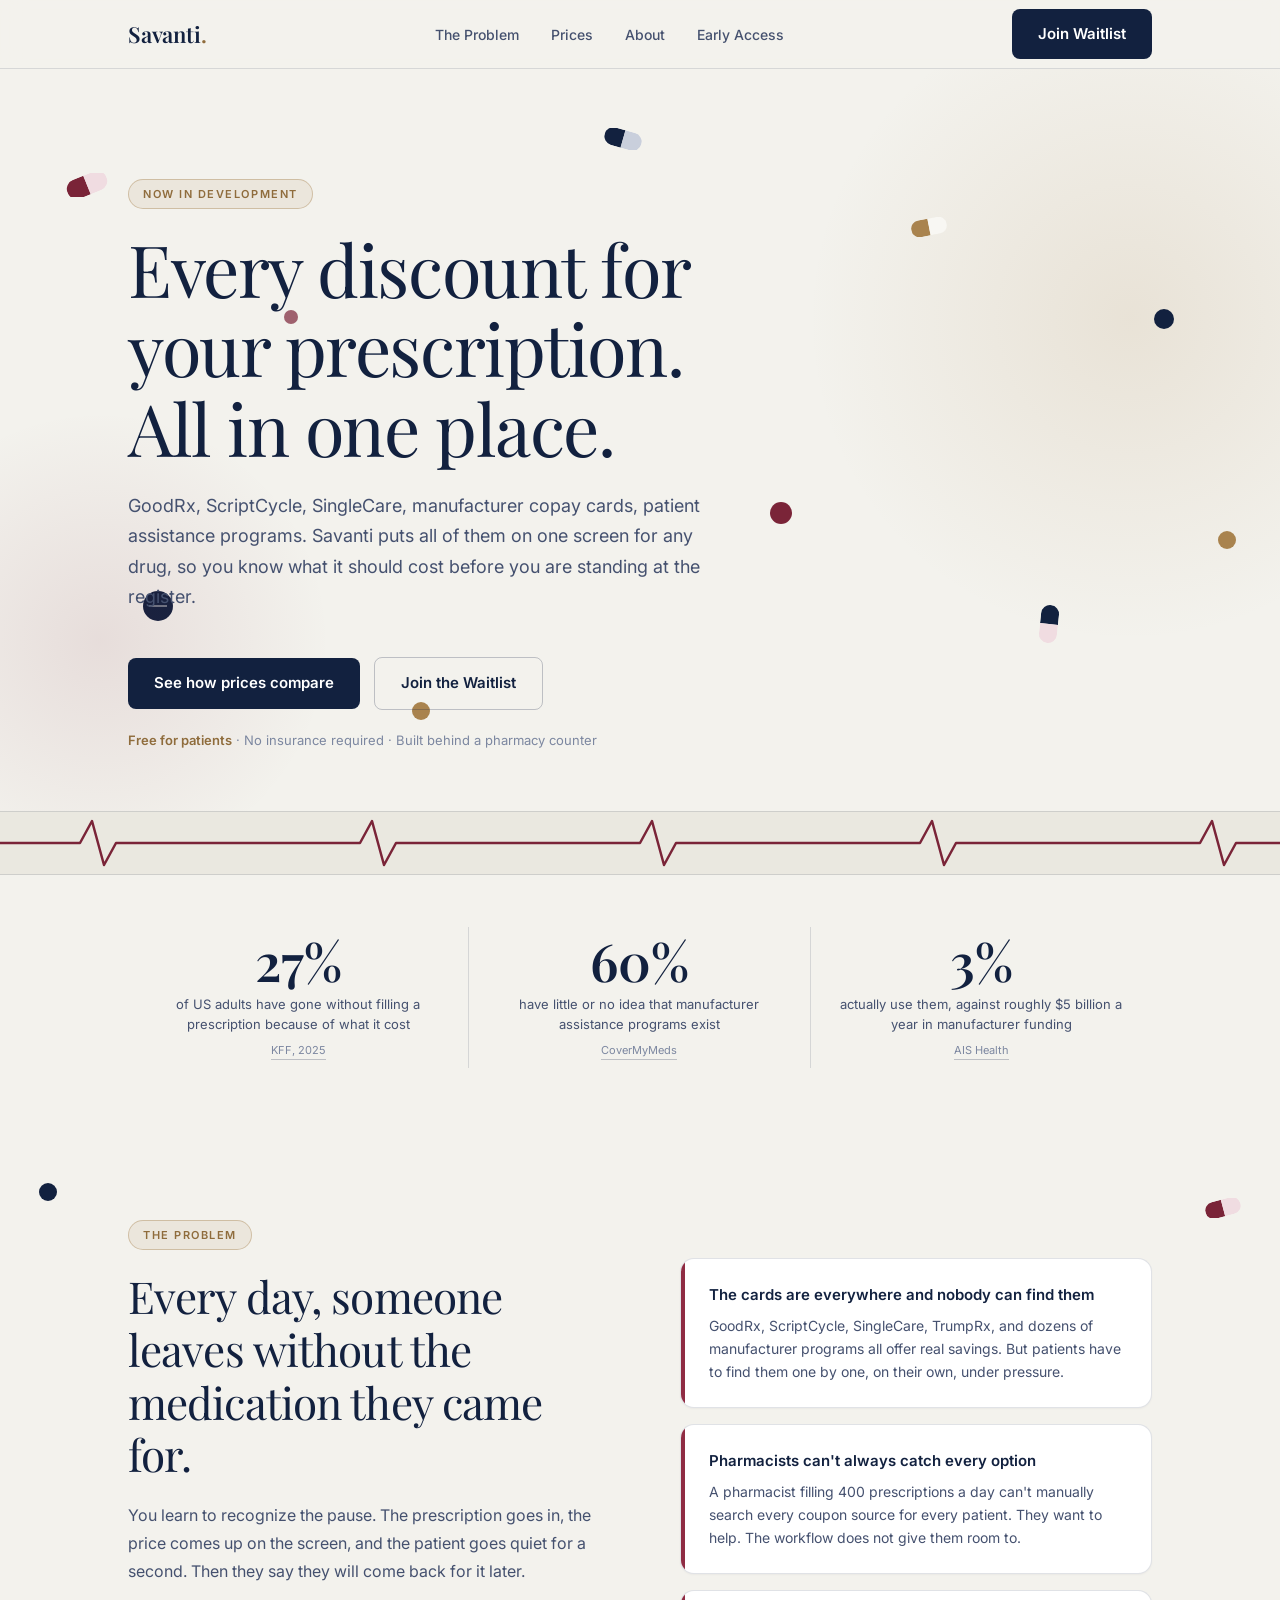
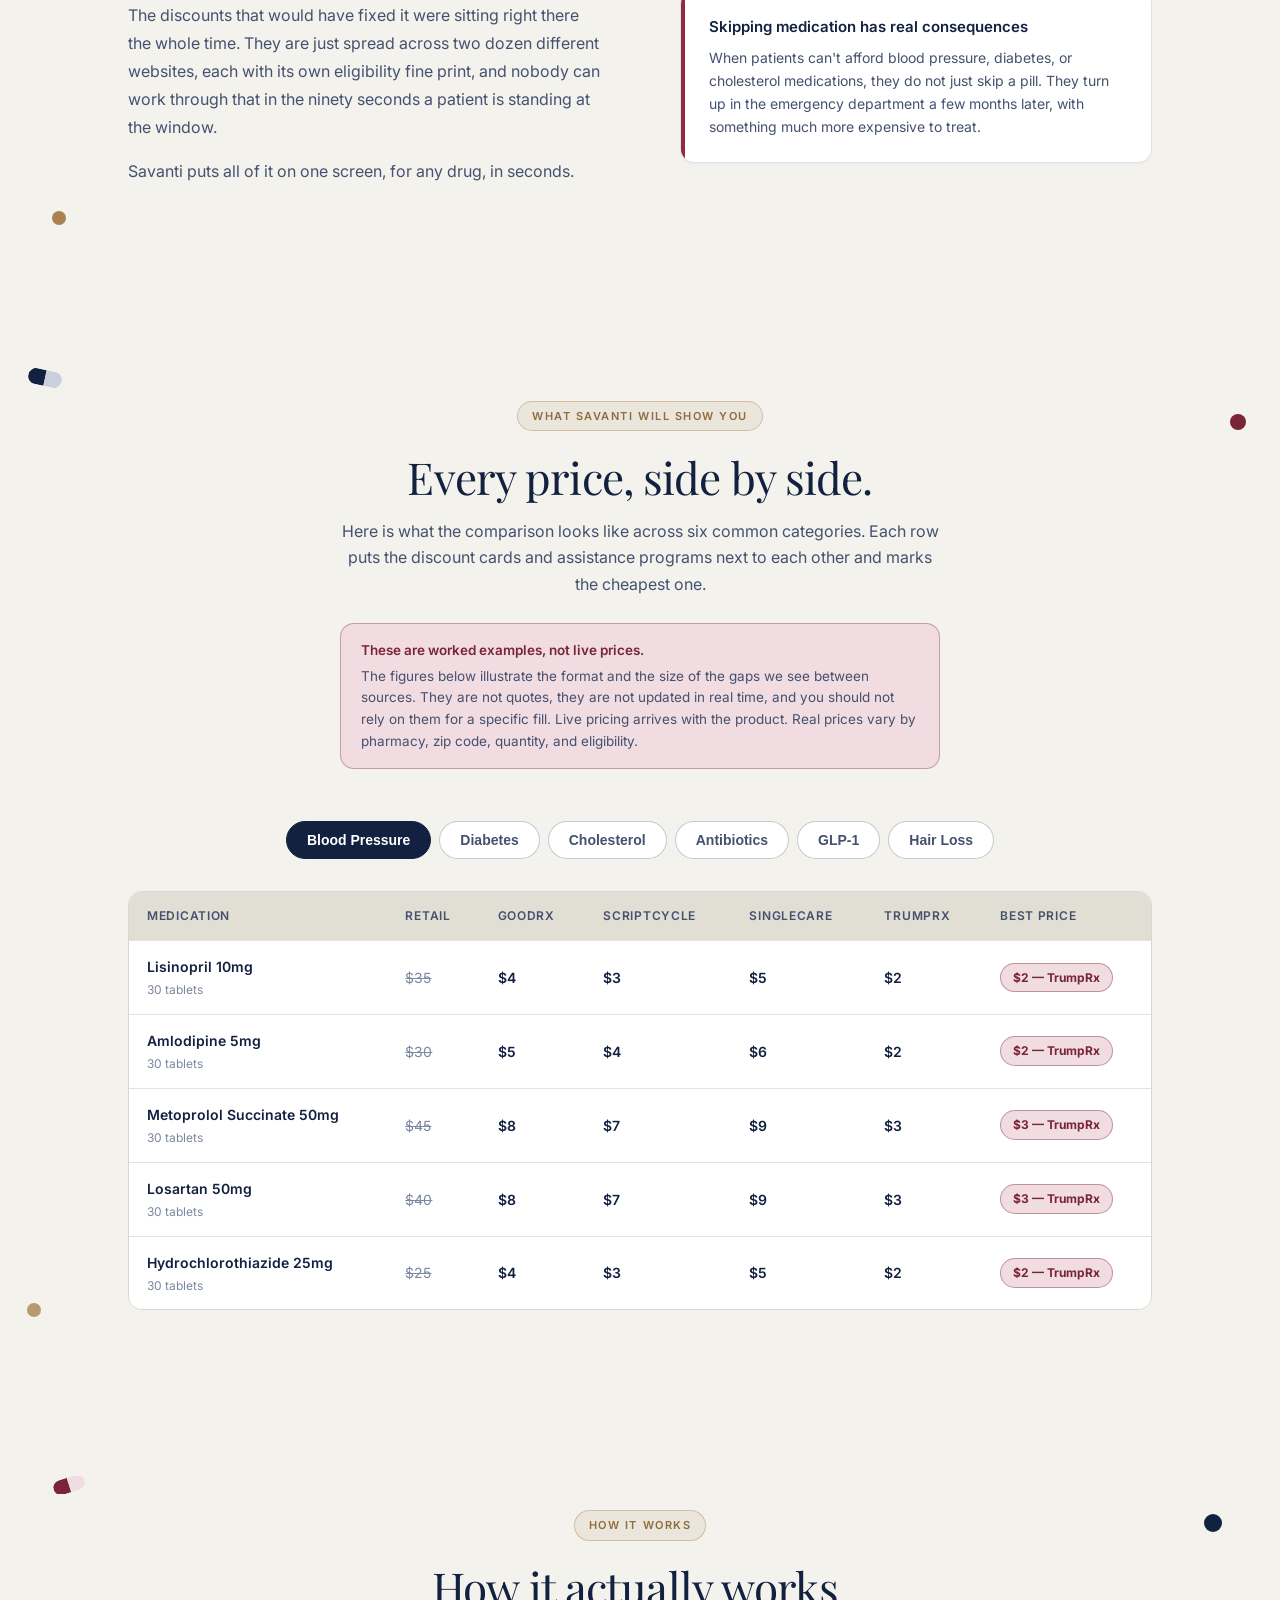
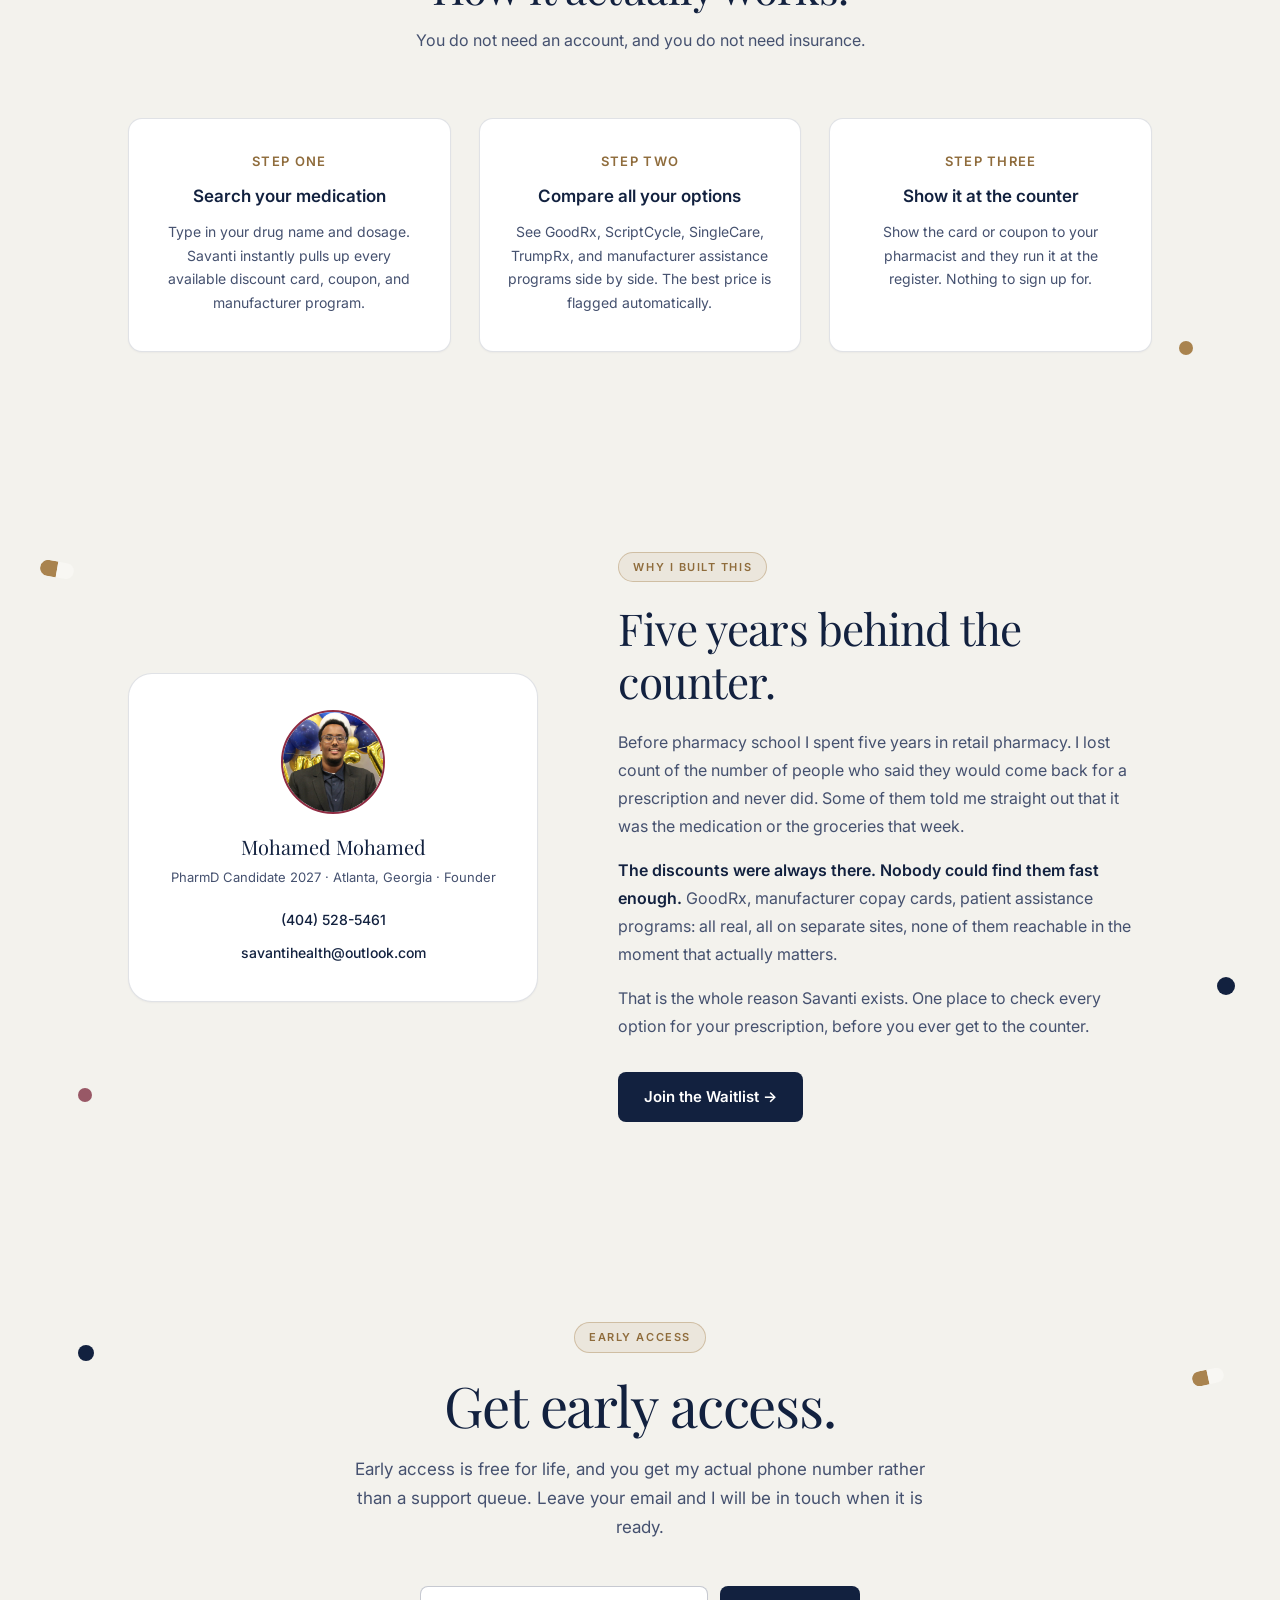
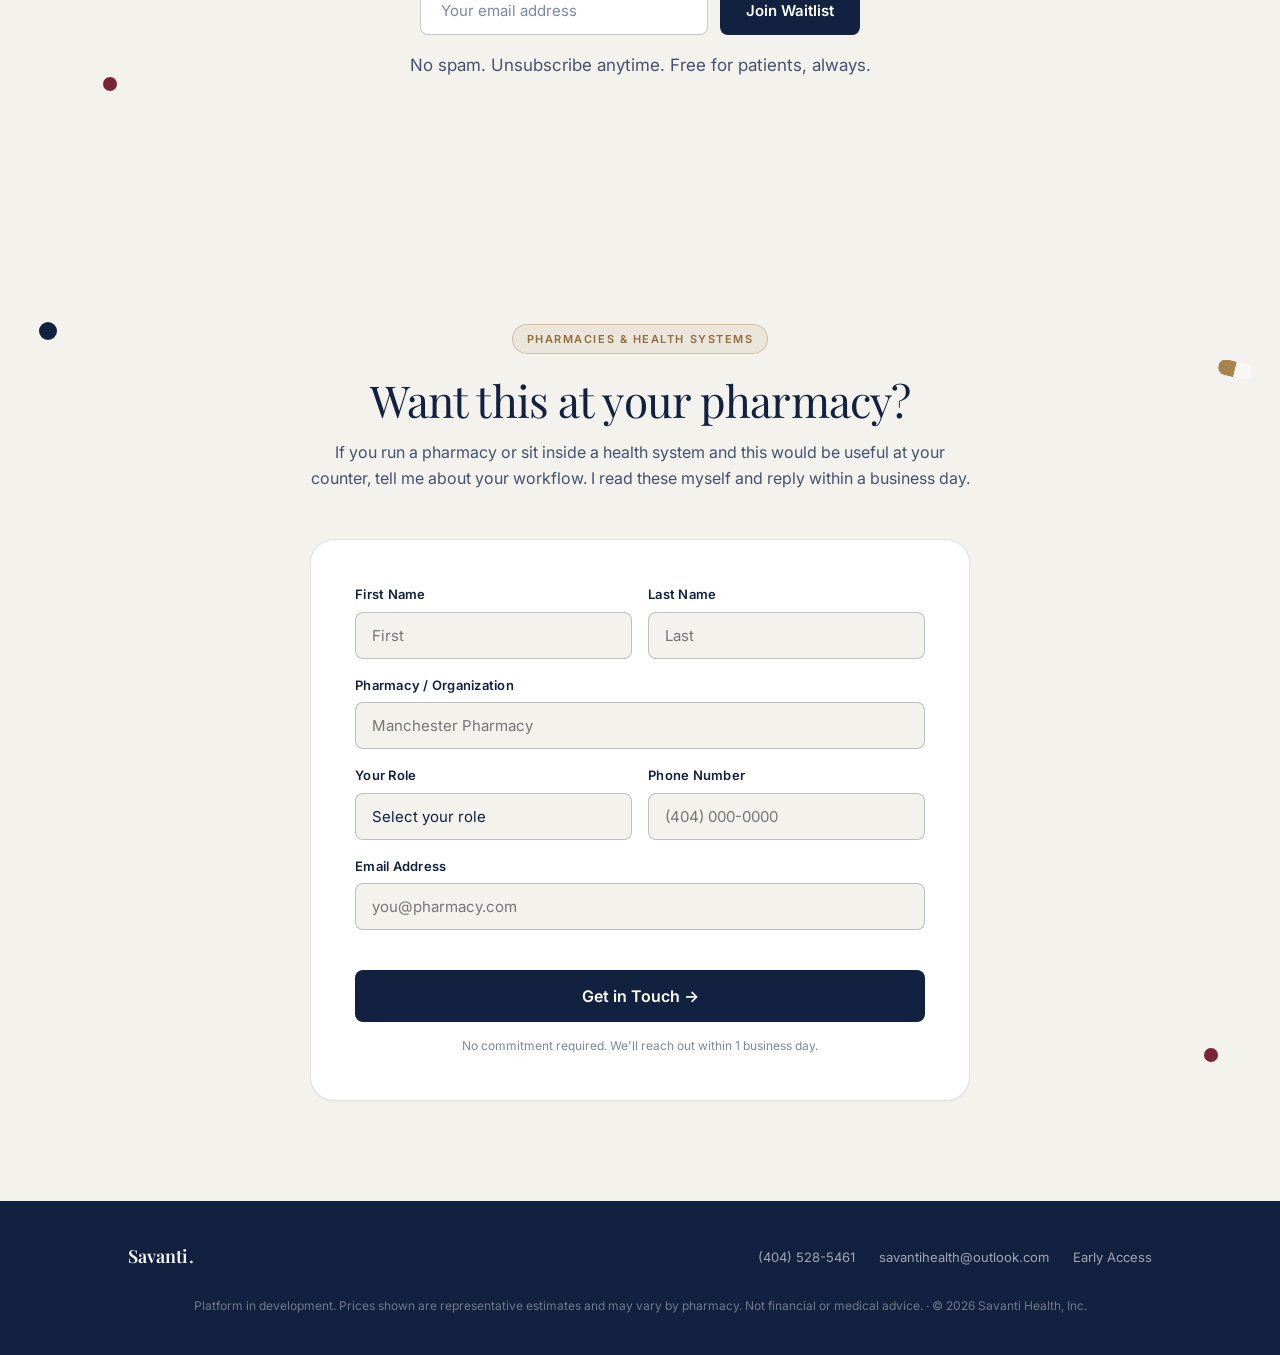
==== commit e7a38d47: "Unify section backgrounds and extend floating pills down the page - Remove the alternating paper/pap" ====
--- a/index.html
+++ b/index.html
@@ -182,7 +182,7 @@
     }
 
     /* STATS STRIP */
-    .stats-strip { background: var(--paper-alt); border-top: 1px solid var(--line); border-bottom: 1px solid var(--line); padding: 52px 0; }
+    .stats-strip { position: relative; overflow: hidden; background: var(--paper); padding: 52px 0; }
     .stats-grid { display: grid; grid-template-columns: repeat(3, 1fr); }
     .stat-item { text-align: center; padding: 8px 24px; border-right: 1px solid var(--line); }
     .stat-item:last-child { border-right: none; }
@@ -192,7 +192,7 @@
     .stat-src:hover { color: var(--brass-hover); border-bottom-color: var(--brass-hover); }
 
     /* PROBLEM */
-    .problem { padding: 100px 0; }
+    .problem { position: relative; overflow: hidden; background: var(--paper); padding: 100px 0; }
     .problem-inner { display: grid; grid-template-columns: 1fr 1fr; gap: 80px; align-items: center; }
     .problem-text h2 { font-family: var(--font-serif); font-size: clamp(30px, 4vw, 44px); font-weight: 400; line-height: 1.2; letter-spacing: -0.02em; margin-bottom: 20px; color: var(--ink); }
     .problem-text h2 em { font-style: italic; color: var(--brass-hover); }
@@ -214,7 +214,7 @@
     .problem-card-body { font-size: 14px; color: var(--text-muted); line-height: 1.65; }
 
     /* PRICING HUB */
-    .hub { background: var(--paper-alt); border-top: 1px solid var(--line); border-bottom: 1px solid var(--line); padding: 100px 0; }
+    .hub { position: relative; overflow: hidden; background: var(--paper); padding: 100px 0; }
     .hub-header { text-align: center; max-width: 600px; margin: 0 auto 52px; }
     .hub-header h2 { font-family: var(--font-serif); font-size: clamp(30px, 4vw, 44px); font-weight: 400; line-height: 1.2; letter-spacing: -0.02em; color: var(--ink); margin-bottom: 14px; }
     .hub-header h2 em { font-style: italic; color: var(--brass-hover); }
@@ -266,7 +266,7 @@
     .table-note { font-size: 12px; color: var(--text-dim); margin-top: 14px; line-height: 1.6; }
 
     /* HOW IT WORKS */
-    .how { padding: 100px 0; }
+    .how { position: relative; overflow: hidden; background: var(--paper); padding: 100px 0; }
     .how-header { text-align: center; max-width: 560px; margin: 0 auto 64px; }
     .how-header h2 { font-family: var(--font-serif); font-size: clamp(30px, 4vw, 44px); font-weight: 400; line-height: 1.2; letter-spacing: -0.02em; color: var(--ink); margin-bottom: 14px; }
     .how-header h2 em { font-style: italic; color: var(--brass-hover); }
@@ -278,7 +278,7 @@
     .step-body { font-size: 14px; color: var(--text-muted); line-height: 1.7; }
 
     /* ABOUT */
-    .about { background: var(--paper-alt); border-top: 1px solid var(--line); padding: 100px 0; }
+    .about { position: relative; overflow: hidden; background: var(--paper); padding: 100px 0; }
     .about-inner { display: grid; grid-template-columns: 1fr 1.3fr; gap: 80px; align-items: center; }
     .founder-card { background: var(--card); border: 1px solid var(--line); border-radius: var(--radius-lg); padding: 36px; text-align: center; box-shadow: 0 1px 2px rgba(18,33,63,0.04); }
     .founder-avatar {
@@ -298,7 +298,7 @@
     .about-right p strong { color: var(--ink); font-weight: 600; }
 
     /* WAITLIST */
-    .waitlist { padding: 100px 0; text-align: center; }
+    .waitlist { position: relative; overflow: hidden; background: var(--paper); padding: 100px 0; text-align: center; }
     .waitlist-inner { max-width: 580px; margin: 0 auto; }
     .waitlist h2 { font-family: var(--font-serif); font-size: clamp(34px, 5vw, 56px); font-weight: 400; line-height: 1.15; letter-spacing: -0.02em; color: var(--ink); margin-bottom: 18px; }
     .waitlist h2 em { font-style: italic; color: var(--brass-hover); }
@@ -318,7 +318,7 @@
     .waitlist-success { display: none; background: var(--brass-soft); border: 1px solid rgba(169,131,78,0.45); border-radius: var(--radius-md); padding: 20px 28px; font-size: 15px; color: var(--brass-hover); font-weight: 500; max-width: 440px; margin: 0 auto; }
 
     /* PARTNER */
-    #partner { background: var(--paper-alt); border-top: 1px solid var(--line); padding: 100px 0; }
+    #partner { position: relative; overflow: hidden; background: var(--paper); padding: 100px 0; }
     .partner-inner { max-width: 660px; margin: 0 auto; }
     .partner-header { text-align: center; margin-bottom: 48px; }
     .partner-header h2 { font-family: var(--font-serif); font-size: clamp(30px, 4vw, 44px); font-weight: 400; line-height: 1.2; letter-spacing: -0.02em; color: var(--ink); margin-bottom: 12px; }
@@ -479,6 +479,11 @@
 
   <!-- PROBLEM -->
   <section class="problem" id="problem">
+    <div class="hero-pills" aria-hidden="true">
+      <div class="hero-pill" style="left:3%; top:8%;"><svg width="20" height="20" viewBox="0 0 20 20"><g class="floaty" style="animation-duration:4.3s; animation-delay:0.2s;"><circle cx="10" cy="10" r="9" fill="#12213F"/></g></svg></div>
+      <div class="hero-pill" style="left:94%; top:10%;"><svg width="40" height="20" viewBox="0 0 40 20"><g class="floaty" style="animation-duration:5.0s; animation-delay:0.7s;"><g transform="translate(20,10) rotate(-15)"><clipPath id="pr1"><rect x="-18" y="-8.5" width="36" height="17" rx="8.5"/></clipPath><g clip-path="url(#pr1)"><rect x="-18" y="-8.5" width="18" height="17" fill="#7A2438"/><rect x="0" y="-8.5" width="18" height="17" fill="#F0DCE1"/></g></g></g></svg></div>
+      <div class="hero-pill" style="left:4%; top:88%;"><svg width="16" height="16" viewBox="0 0 16 16"><g class="floaty" style="animation-duration:4.6s; animation-delay:1.1s;"><circle cx="8" cy="8" r="7" fill="#A9834E"/></g></svg></div>
+    </div>
     <div class="container">
       <div class="problem-inner">
         <div class="problem-text">
@@ -508,6 +513,11 @@
 
   <!-- DRUG PRICING HUB -->
   <section class="hub" id="hub">
+    <div class="hero-pills" aria-hidden="true">
+      <div class="hero-pill" style="left:2%; top:6%;"><svg width="38" height="20" viewBox="0 0 38 20"><g class="floaty" style="animation-duration:4.8s; animation-delay:0.4s;"><g transform="translate(19,10) rotate(12)"><clipPath id="hb1"><rect x="-17" y="-8" width="34" height="16" rx="8"/></clipPath><g clip-path="url(#hb1)"><rect x="-17" y="-8" width="17" height="16" fill="#12213F"/><rect x="0" y="-8" width="17" height="16" fill="#C9CFDC"/></g></g></g></svg></div>
+      <div class="hero-pill" style="left:96%; top:10%;"><svg width="18" height="18" viewBox="0 0 18 18"><g class="floaty" style="animation-duration:4.1s; animation-delay:0.9s;"><circle cx="9" cy="9" r="8" fill="#7A2438"/></g></svg></div>
+      <div class="hero-pill" style="left:2%; top:90%;"><svg width="16" height="16" viewBox="0 0 16 16"><g class="floaty" style="animation-duration:5.2s; animation-delay:1.3s;"><circle cx="8" cy="8" r="7" fill="#A9834E" opacity="0.8"/></g></svg></div>
+    </div>
     <div class="container">
       <div class="hub-header">
         <div class="label">What Savanti will show you</div>
@@ -890,6 +900,11 @@
 
   <!-- HOW IT WORKS -->
   <section class="how">
+    <div class="hero-pills" aria-hidden="true">
+      <div class="hero-pill" style="left:4%; top:10%;"><svg width="36" height="18" viewBox="0 0 36 18"><g class="floaty" style="animation-duration:4.7s; animation-delay:0.3s;"><g transform="translate(18,9) rotate(-18)"><clipPath id="hw1"><rect x="-16" y="-7.5" width="32" height="15" rx="7.5"/></clipPath><g clip-path="url(#hw1)"><rect x="-16" y="-7.5" width="16" height="15" fill="#7A2438"/><rect x="0" y="-7.5" width="16" height="15" fill="#F0DCE1"/></g></g></g></svg></div>
+      <div class="hero-pill" style="left:94%; top:16%;"><svg width="20" height="20" viewBox="0 0 20 20"><g class="floaty" style="animation-duration:4.2s; animation-delay:1.0s;"><circle cx="10" cy="10" r="9" fill="#12213F"/></g></svg></div>
+      <div class="hero-pill" style="left:92%; top:82%;"><svg width="16" height="16" viewBox="0 0 16 16"><g class="floaty" style="animation-duration:5.0s; animation-delay:0.6s;"><circle cx="8" cy="8" r="7" fill="#A9834E"/></g></svg></div>
+    </div>
     <div class="container">
       <div class="how-header">
         <div class="label">How It Works</div>
@@ -918,6 +933,11 @@
 
   <!-- ABOUT -->
   <section class="about" id="about">
+    <div class="hero-pills" aria-hidden="true">
+      <div class="hero-pill" style="left:3%; top:14%;"><svg width="38" height="19" viewBox="0 0 38 19"><g class="floaty" style="animation-duration:5.3s; animation-delay:0.5s;"><g transform="translate(19,9.5) rotate(10)"><clipPath id="ab1"><rect x="-17" y="-8" width="34" height="16" rx="8"/></clipPath><g clip-path="url(#ab1)"><rect x="-17" y="-8" width="17" height="16" fill="#A9834E"/><rect x="0" y="-8" width="17" height="16" fill="#F8F7F3"/></g></g></g></svg></div>
+      <div class="hero-pill" style="left:95%; top:68%;"><svg width="20" height="20" viewBox="0 0 20 20"><g class="floaty" style="animation-duration:4.4s; animation-delay:1.2s;"><circle cx="10" cy="10" r="9" fill="#12213F"/></g></svg></div>
+      <div class="hero-pill" style="left:6%; top:82%;"><svg width="16" height="16" viewBox="0 0 16 16"><g class="floaty" style="animation-duration:4.9s; animation-delay:0.8s;"><circle cx="8" cy="8" r="7" fill="#7A2438" opacity="0.75"/></g></svg></div>
+    </div>
     <div class="container">
       <div class="about-inner">
         <div class="about-left">
@@ -945,6 +965,11 @@
 
   <!-- WAITLIST -->
   <section class="waitlist" id="waitlist">
+    <div class="hero-pills" aria-hidden="true">
+      <div class="hero-pill" style="left:6%; top:20%;"><svg width="18" height="18" viewBox="0 0 18 18"><g class="floaty" style="animation-duration:4.5s; animation-delay:0.2s;"><circle cx="9" cy="9" r="8" fill="#12213F"/></g></svg></div>
+      <div class="hero-pill" style="left:93%; top:24%;"><svg width="36" height="18" viewBox="0 0 36 18"><g class="floaty" style="animation-duration:5.1s; animation-delay:0.9s;"><g transform="translate(18,9) rotate(-12)"><clipPath id="wl1"><rect x="-16" y="-7.5" width="32" height="15" rx="7.5"/></clipPath><g clip-path="url(#wl1)"><rect x="-16" y="-7.5" width="16" height="15" fill="#A9834E"/><rect x="0" y="-7.5" width="16" height="15" fill="#F8F7F3"/></g></g></g></svg></div>
+      <div class="hero-pill" style="left:8%; top:75%;"><svg width="16" height="16" viewBox="0 0 16 16"><g class="floaty" style="animation-duration:4.3s; animation-delay:1.4s;"><circle cx="8" cy="8" r="7" fill="#7A2438"/></g></svg></div>
+    </div>
     <div class="container">
       <div class="waitlist-inner">
         <div class="label">Early Access</div>
@@ -962,6 +987,11 @@
 
   <!-- PARTNER -->
   <section id="partner">
+    <div class="hero-pills" aria-hidden="true">
+      <div class="hero-pill" style="left:3%; top:10%;"><svg width="20" height="20" viewBox="0 0 20 20"><g class="floaty" style="animation-duration:4.6s; animation-delay:0.4s;"><circle cx="10" cy="10" r="9" fill="#12213F"/></g></svg></div>
+      <div class="hero-pill" style="left:95%; top:14%;"><svg width="38" height="19" viewBox="0 0 38 19"><g class="floaty" style="animation-duration:5.0s; animation-delay:1.1s;"><g transform="translate(19,9.5) rotate(14)"><clipPath id="pt1"><rect x="-17" y="-8" width="34" height="16" rx="8"/></clipPath><g clip-path="url(#pt1)"><rect x="-17" y="-8" width="17" height="16" fill="#A9834E"/><rect x="0" y="-8" width="17" height="16" fill="#F8F7F3"/></g></g></g></svg></div>
+      <div class="hero-pill" style="left:94%; top:84%;"><svg width="16" height="16" viewBox="0 0 16 16"><g class="floaty" style="animation-duration:4.3s; animation-delay:0.7s;"><circle cx="8" cy="8" r="7" fill="#7A2438"/></g></svg></div>
+    </div>
     <div class="container">
       <div class="partner-inner">
         <div class="partner-header">
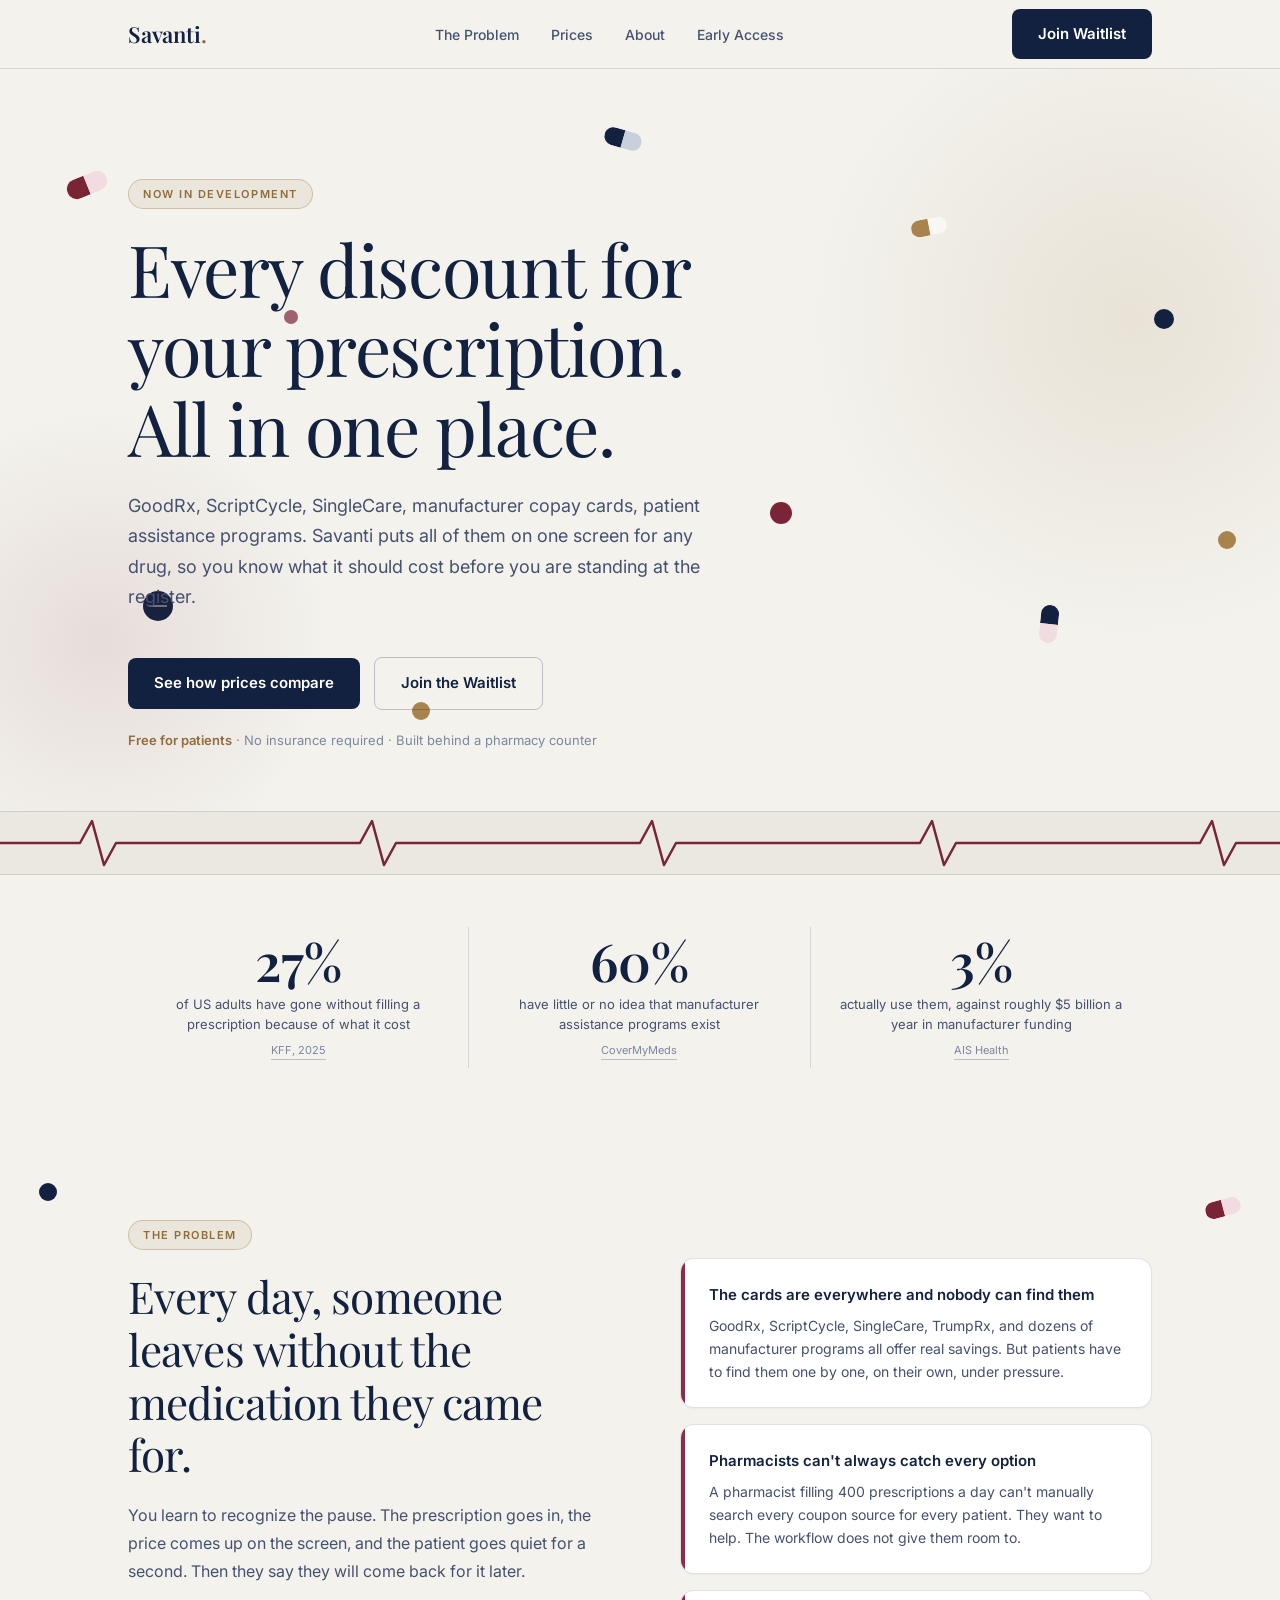
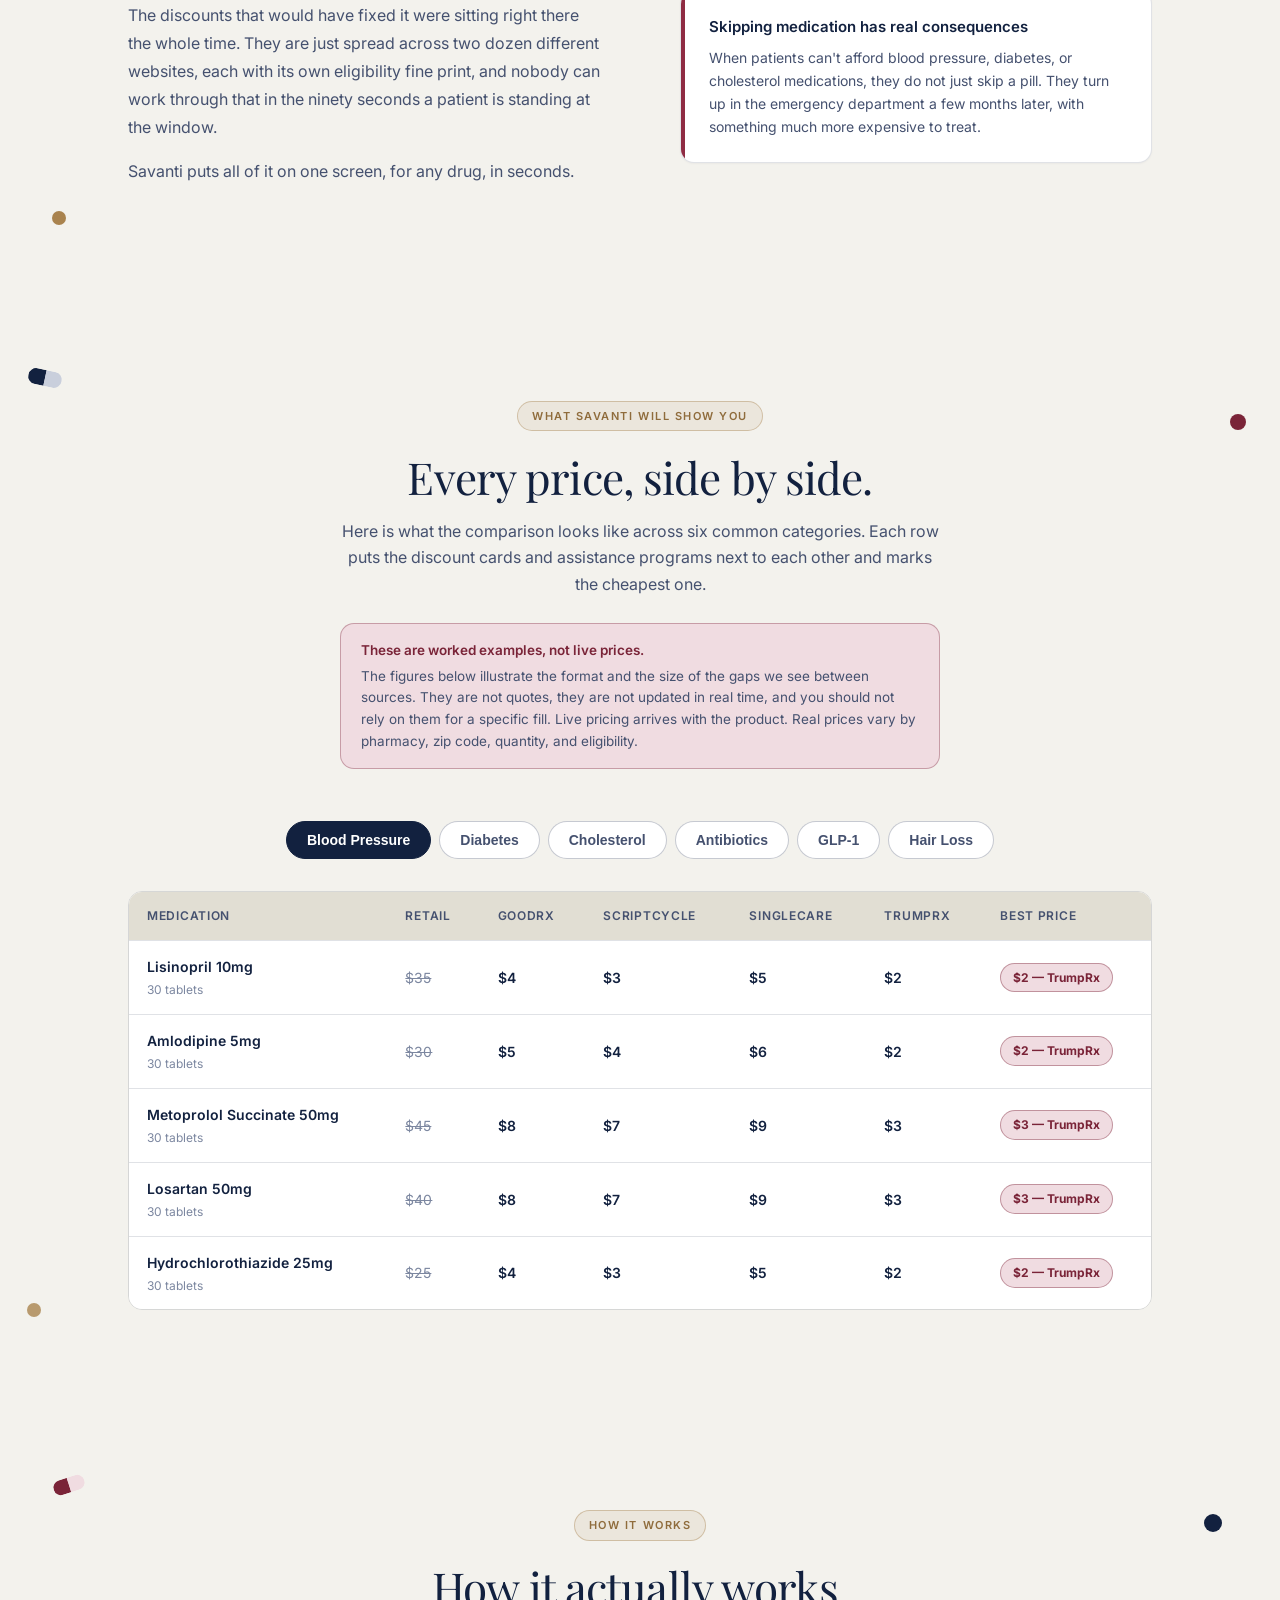
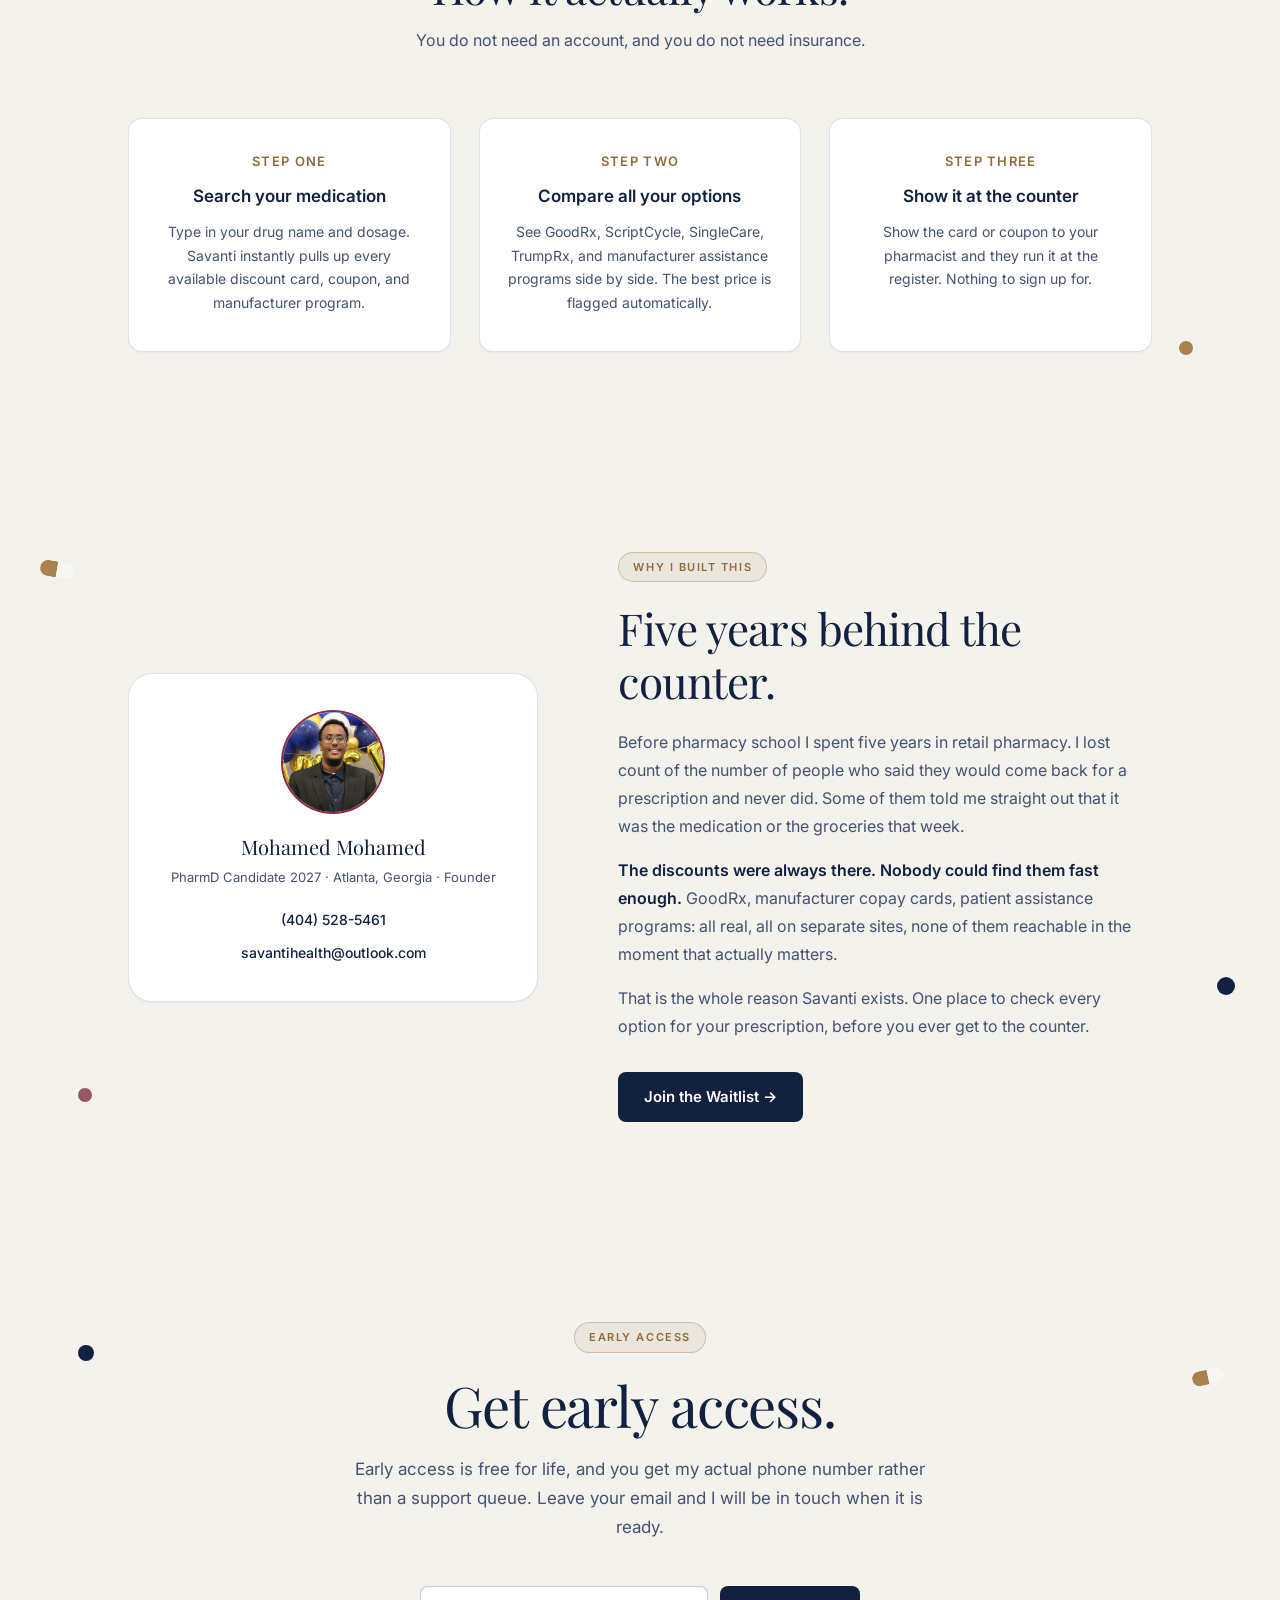
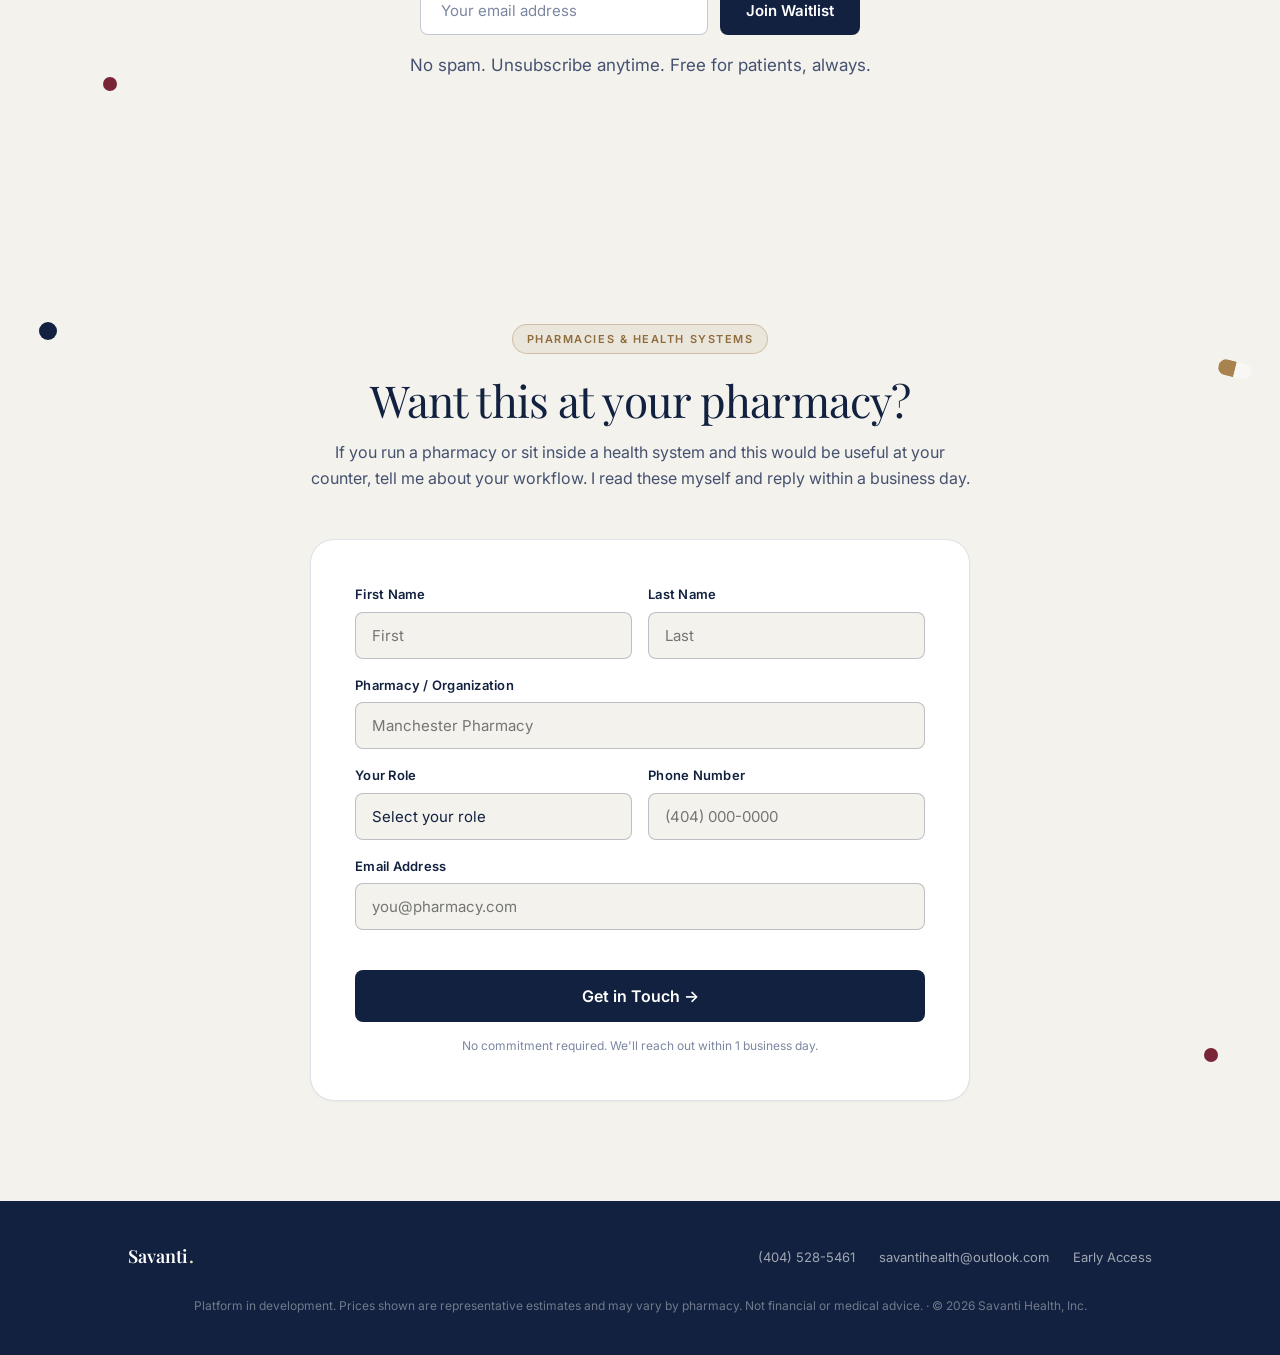
==== commit 698142b6: "Wire waitlist form to Formspree; stop faking success handleWaitlist() previously called preventDefau" ====
--- a/index.html
+++ b/index.html
@@ -145,6 +145,7 @@
     /* HERO PILLS — floating throughout the whole hero */
     .hero-pills { position: absolute; inset: 0; overflow: hidden; pointer-events: none; z-index: 0; }
     .hero-pill { position: absolute; }
+    .hero-pill svg { overflow: visible; }
     .floaty {
       display: block;
       transform-origin: center;
@@ -316,6 +317,11 @@
     .waitlist-form input::placeholder { color: var(--text-dim); }
     .waitlist-note { font-size: 12px; color: var(--text-dim); }
     .waitlist-success { display: none; background: var(--brass-soft); border: 1px solid rgba(169,131,78,0.45); border-radius: var(--radius-md); padding: 20px 28px; font-size: 15px; color: var(--brass-hover); font-weight: 500; max-width: 440px; margin: 0 auto; }
+    .form-error { display: none; background: var(--burgundy-soft); border: 1px solid rgba(122,36,56,0.35); border-radius: var(--radius-md); padding: 16px 20px; font-size: 14px; line-height: 1.6; color: var(--burgundy); font-weight: 500; max-width: 440px; margin: 0 auto 16px; text-align: left; }
+    .form-error a { color: var(--burgundy); text-decoration: underline; }
+    .form-error:focus { outline: 2px solid var(--burgundy); outline-offset: 3px; }
+    .form-note { font-size: 12.5px; color: var(--text-dim); margin-top: 10px; text-align: left; }
+    .hp-field { position: absolute; left: -9999px; width: 1px; height: 1px; overflow: hidden; }
 
     /* PARTNER */
     #partner { position: relative; overflow: hidden; background: var(--paper); padding: 100px 0; }
@@ -975,11 +981,13 @@
         <div class="label">Early Access</div>
         <h2>Get early access.</h2>
         <p>Early access is free for life, and you get my actual phone number rather than a support queue. Leave your email and I will be in touch when it is ready.</p>
+        <div class="form-error" id="waitlistError" role="alert" tabindex="-1">Something went wrong sending that. Please email <a href="mailto:savantihealth@outlook.com">savantihealth@outlook.com</a> instead and I'll add you myself.</div>
         <form class="waitlist-form" id="waitlistForm" onsubmit="handleWaitlist(event)">
-          <input type="email" placeholder="Your email address" required />
+          <input type="email" name="email" placeholder="Your email address" required />
+          <input class="hp-field" type="text" name="_gotcha" tabindex="-1" autocomplete="off" aria-hidden="true" />
           <button type="submit" class="btn btn-sky">Join Waitlist</button>
         </form>
-        <div class="waitlist-success" id="waitlistSuccess">You're on the list. Questions? Call <a href="tel:4045285461" style="color:var(--brass-hover)">(404) 528-5461</a></div>
+        <div class="waitlist-success" id="waitlistSuccess">You're in. I'll email you as soon as early access opens. Questions? Call <a href="tel:4045285461" style="color:var(--brass-hover)">(404) 528-5461</a></div>
         <p class="waitlist-note" style="margin-top:14px;">No spam. Unsubscribe anytime. Free for patients, always.</p>
       </div>
     </div>
@@ -1059,10 +1067,52 @@
       document.getElementById('tab-' + id).classList.add('active');
       btn.classList.add('active');
     }
+    var FORMSPREE_WAITLIST = 'https://formspree.io/f/xkoqzqek';
+    // TODO: partner form is not yet wired to Formspree — awaiting a second endpoint URL.
+    var FORMSPREE_PARTNER = null;
+
+    async function submitToFormspree({ form, endpoint, fieldNames, successEl, errorEl }) {
+      var honeypot = form.querySelector('input[name="_gotcha"]');
+      if (honeypot && honeypot.value) return; // bot filled the hidden field — drop silently
+
+      var btn = form.querySelector('button[type="submit"]');
+      var originalLabel = btn.textContent;
+      errorEl.style.display = 'none';
+      btn.disabled = true;
+      btn.textContent = 'Sending...';
+
+      var payload = {};
+      fieldNames.forEach(function (name) {
+        var field = form.querySelector('[name="' + name + '"]');
+        if (field) payload[name] = field.value;
+      });
+
+      try {
+        var res = await fetch(endpoint, {
+          method: 'POST',
+          headers: { 'Content-Type': 'application/json', 'Accept': 'application/json' },
+          body: JSON.stringify(payload)
+        });
+        if (!res.ok) throw new Error('Formspree responded with status ' + res.status);
+        form.style.display = 'none';
+        successEl.style.display = 'block';
+      } catch (err) {
+        btn.disabled = false;
+        btn.textContent = originalLabel;
+        errorEl.style.display = 'block';
+        errorEl.focus();
+      }
+    }
+
     function handleWaitlist(e) {
       e.preventDefault();
-      document.getElementById('waitlistForm').style.display = 'none';
-      document.getElementById('waitlistSuccess').style.display = 'block';
+      submitToFormspree({
+        form: e.target,
+        endpoint: FORMSPREE_WAITLIST,
+        fieldNames: ['email', '_gotcha'],
+        successEl: document.getElementById('waitlistSuccess'),
+        errorEl: document.getElementById('waitlistError')
+      });
     }
     function handlePartner(e) {
       e.preventDefault();
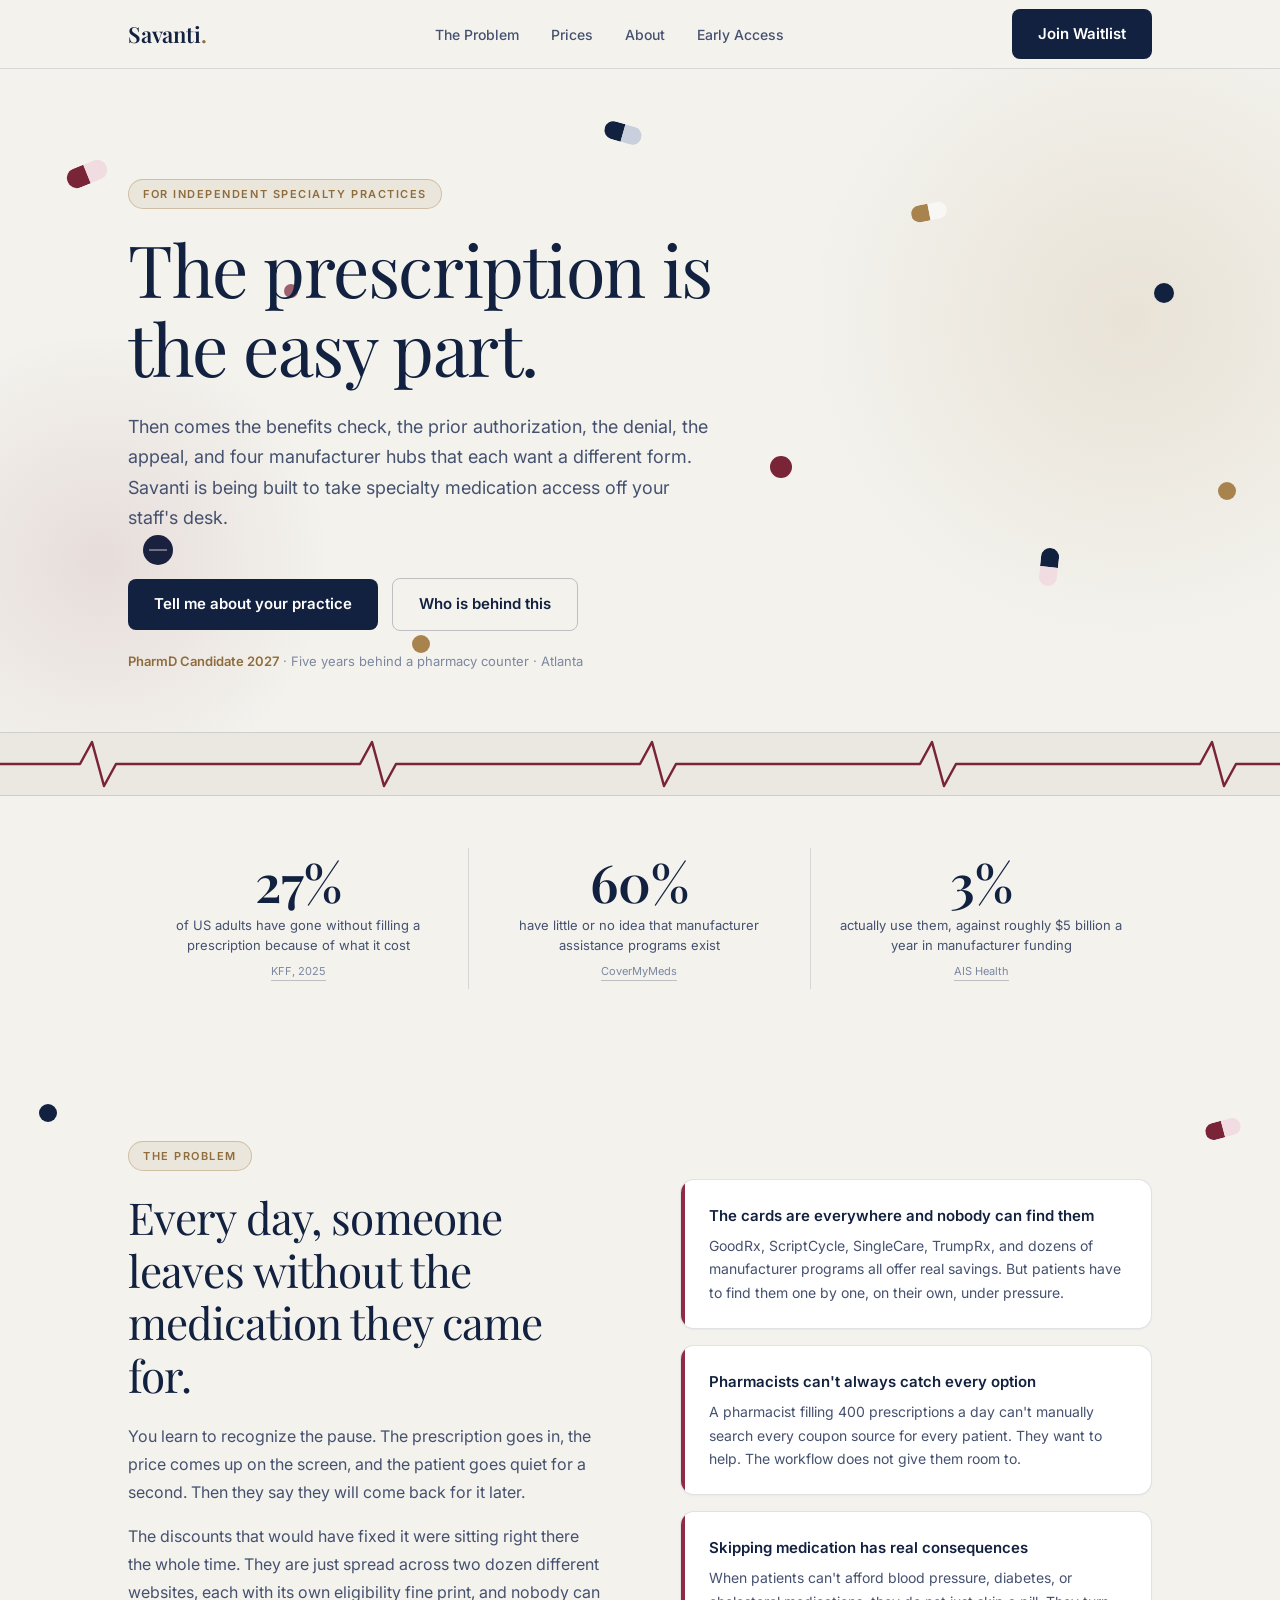
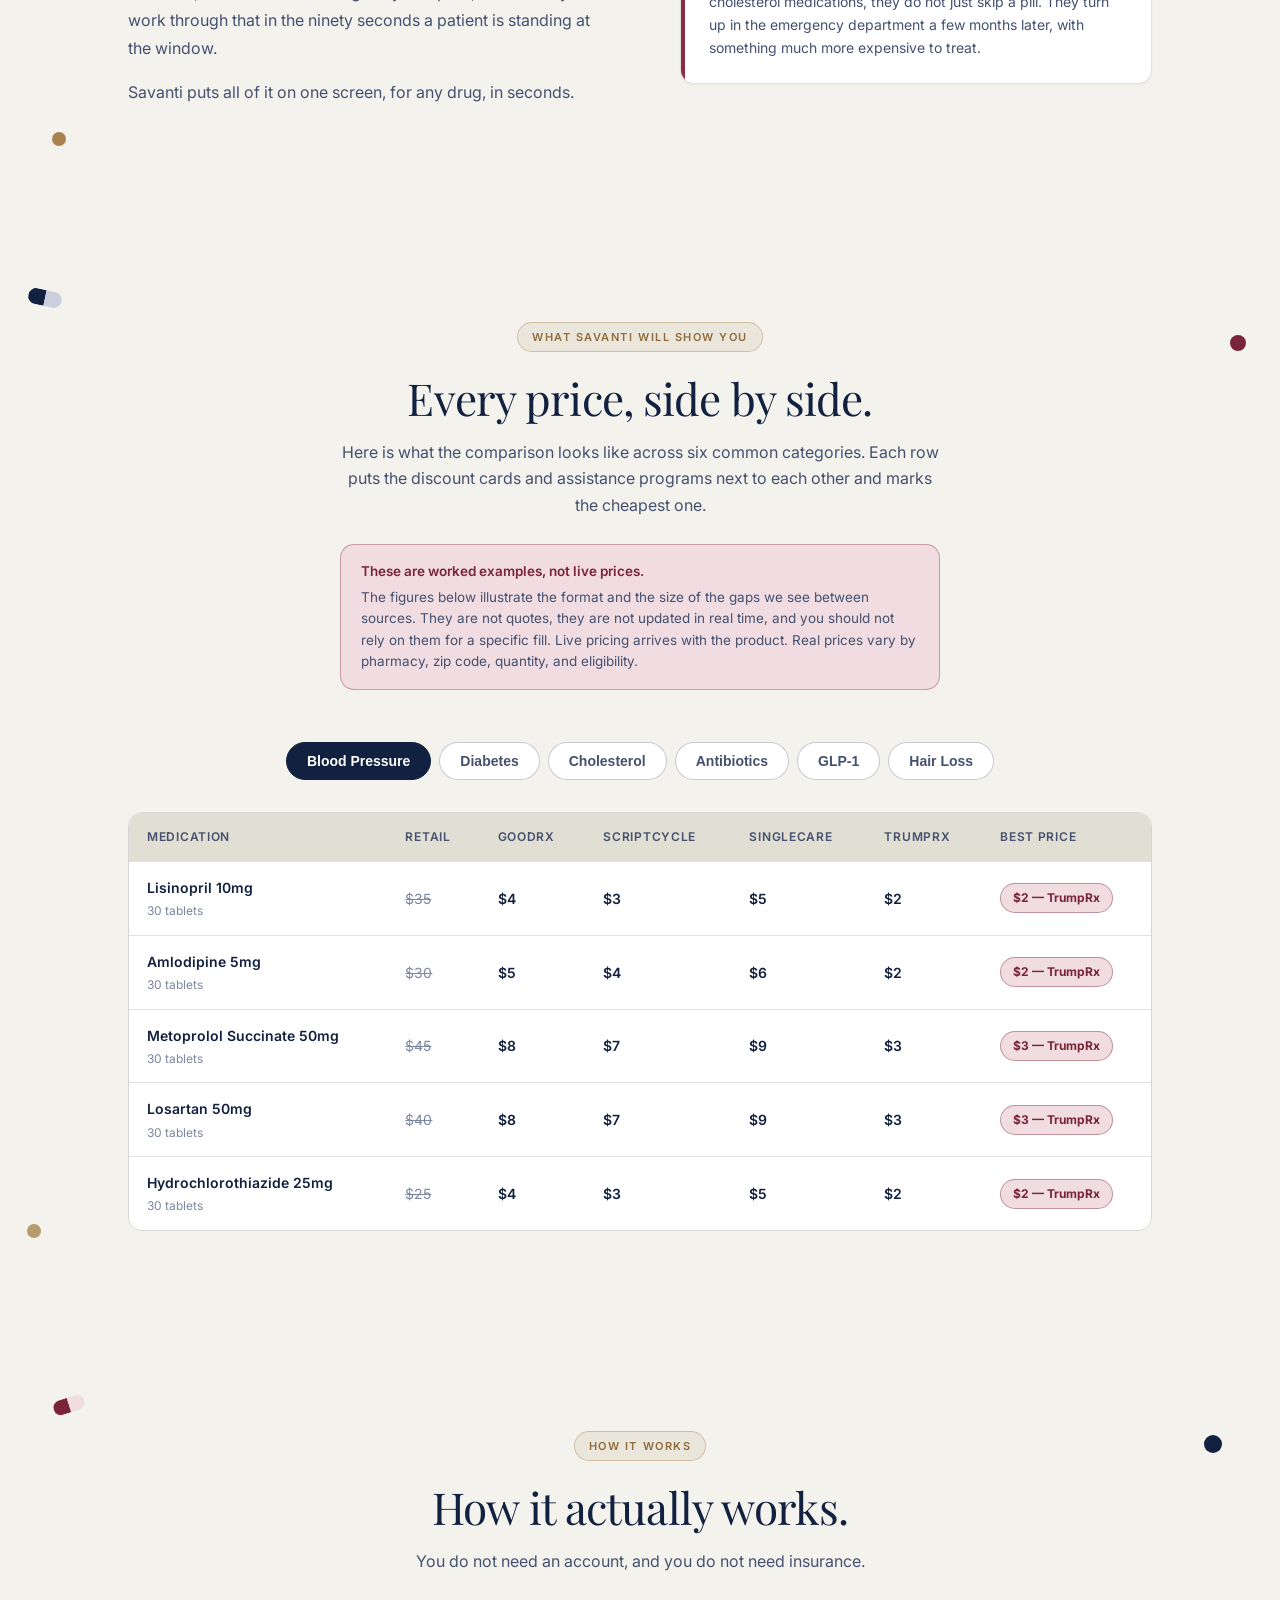
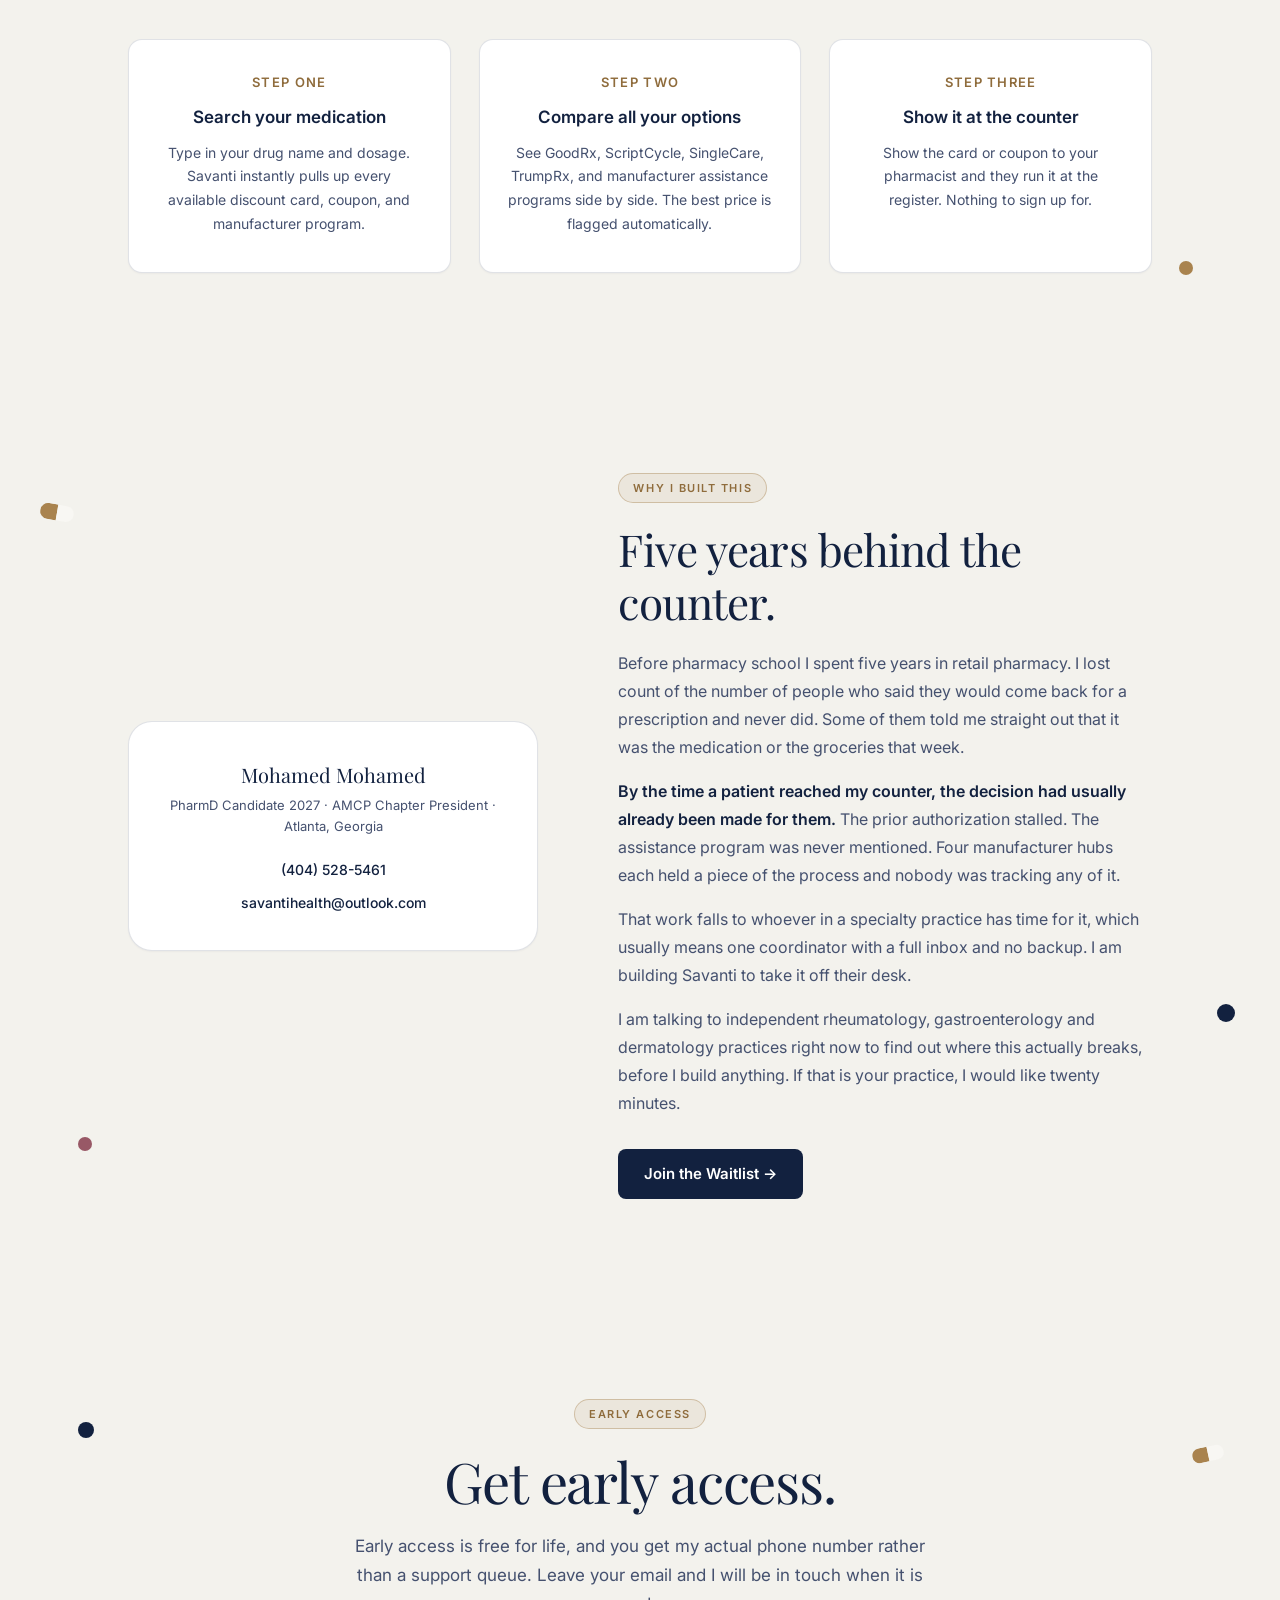
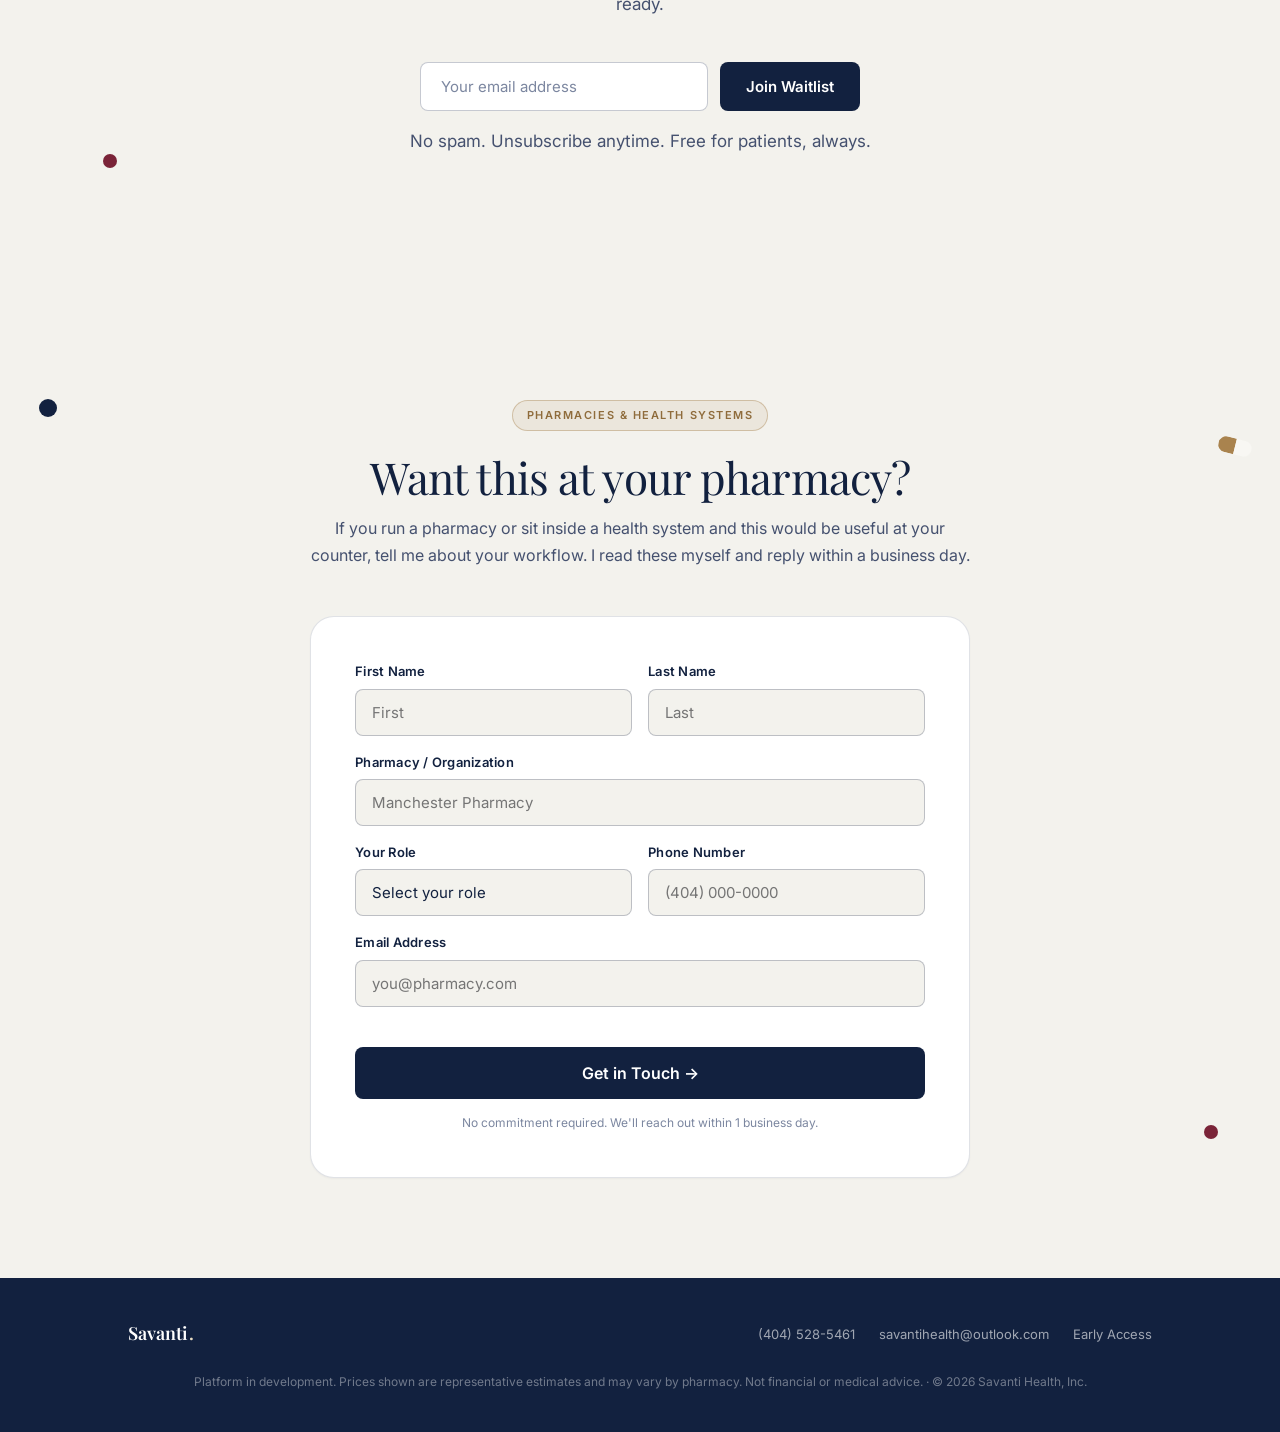
==== commit be2b2397: "Repoint hero and about copy from patients to specialty practices Copy-only pass: palette, pill graph" ====
--- a/index.html
+++ b/index.html
@@ -443,19 +443,16 @@
     </div>
     <div class="container">
       <div class="hero-inner">
-        <div class="label">Now in Development</div>
-        <h1>
-          Every discount for your prescription.<br />
-          <em>All in one place.</em>
-        </h1>
+        <div class="label">For independent specialty practices</div>
+        <h1>The prescription is the easy part.</h1>
         <p class="hero-sub">
-          GoodRx, ScriptCycle, SingleCare, manufacturer copay cards, patient assistance programs. Savanti puts all of them on one screen for any drug, so you know what it should cost before you are standing at the register.
+          Then comes the benefits check, the prior authorization, the denial, the appeal, and four manufacturer hubs that each want a different form. Savanti is being built to take specialty medication access off your staff's desk.
         </p>
         <div class="hero-actions">
-          <a href="#hub" class="btn btn-sky">See how prices compare</a>
-          <a href="#waitlist" class="btn btn-outline">Join the Waitlist</a>
-        </div>
-        <p class="hero-note"><span>Free for patients</span> · No insurance required · Built behind a pharmacy counter</p>
+          <a href="#partner" class="btn btn-sky">Tell me about your practice</a>
+          <a href="#about" class="btn btn-outline">Who is behind this</a>
+        </div>
+        <p class="hero-note"><span>PharmD Candidate 2027</span> · Five years behind a pharmacy counter · Atlanta</p>
       </div>
     </div>
   </section>
@@ -948,9 +945,8 @@
       <div class="about-inner">
         <div class="about-left">
           <div class="founder-card">
-            <img class="founder-avatar" src="mohamed-portrait.jpg" width="104" height="104" loading="lazy" alt="Mohamed Mohamed" />
             <div class="founder-name">Mohamed Mohamed</div>
-            <div class="founder-title">PharmD Candidate 2027 · Atlanta, Georgia · Founder</div>
+            <div class="founder-title">PharmD Candidate 2027 · AMCP Chapter President · Atlanta, Georgia</div>
             <div class="founder-contact">
               <a href="tel:4045285461">(404) 528-5461</a>
               <a href="mailto:savantihealth@outlook.com">savantihealth@outlook.com</a>
@@ -961,8 +957,9 @@
           <div class="label">Why I Built This</div>
           <h2>Five years behind the counter.</h2>
           <p>Before pharmacy school I spent five years in retail pharmacy. I lost count of the number of people who said they would come back for a prescription and never did. Some of them told me straight out that it was the medication or the groceries that week.</p>
-          <p><strong>The discounts were always there. Nobody could find them fast enough.</strong> GoodRx, manufacturer copay cards, patient assistance programs: all real, all on separate sites, none of them reachable in the moment that actually matters.</p>
-          <p>That is the whole reason Savanti exists. One place to check every option for your prescription, before you ever get to the counter.</p>
+          <p><strong>By the time a patient reached my counter, the decision had usually already been made for them.</strong> The prior authorization stalled. The assistance program was never mentioned. Four manufacturer hubs each held a piece of the process and nobody was tracking any of it.</p>
+          <p>That work falls to whoever in a specialty practice has time for it, which usually means one coordinator with a full inbox and no backup. I am building Savanti to take it off their desk.</p>
+          <p>I am talking to independent rheumatology, gastroenterology and dermatology practices right now to find out where this actually breaks, before I build anything. If that is your practice, I would like twenty minutes.</p>
           <a href="#waitlist" class="btn btn-sky" style="margin-top: 16px;">Join the Waitlist →</a>
         </div>
       </div>
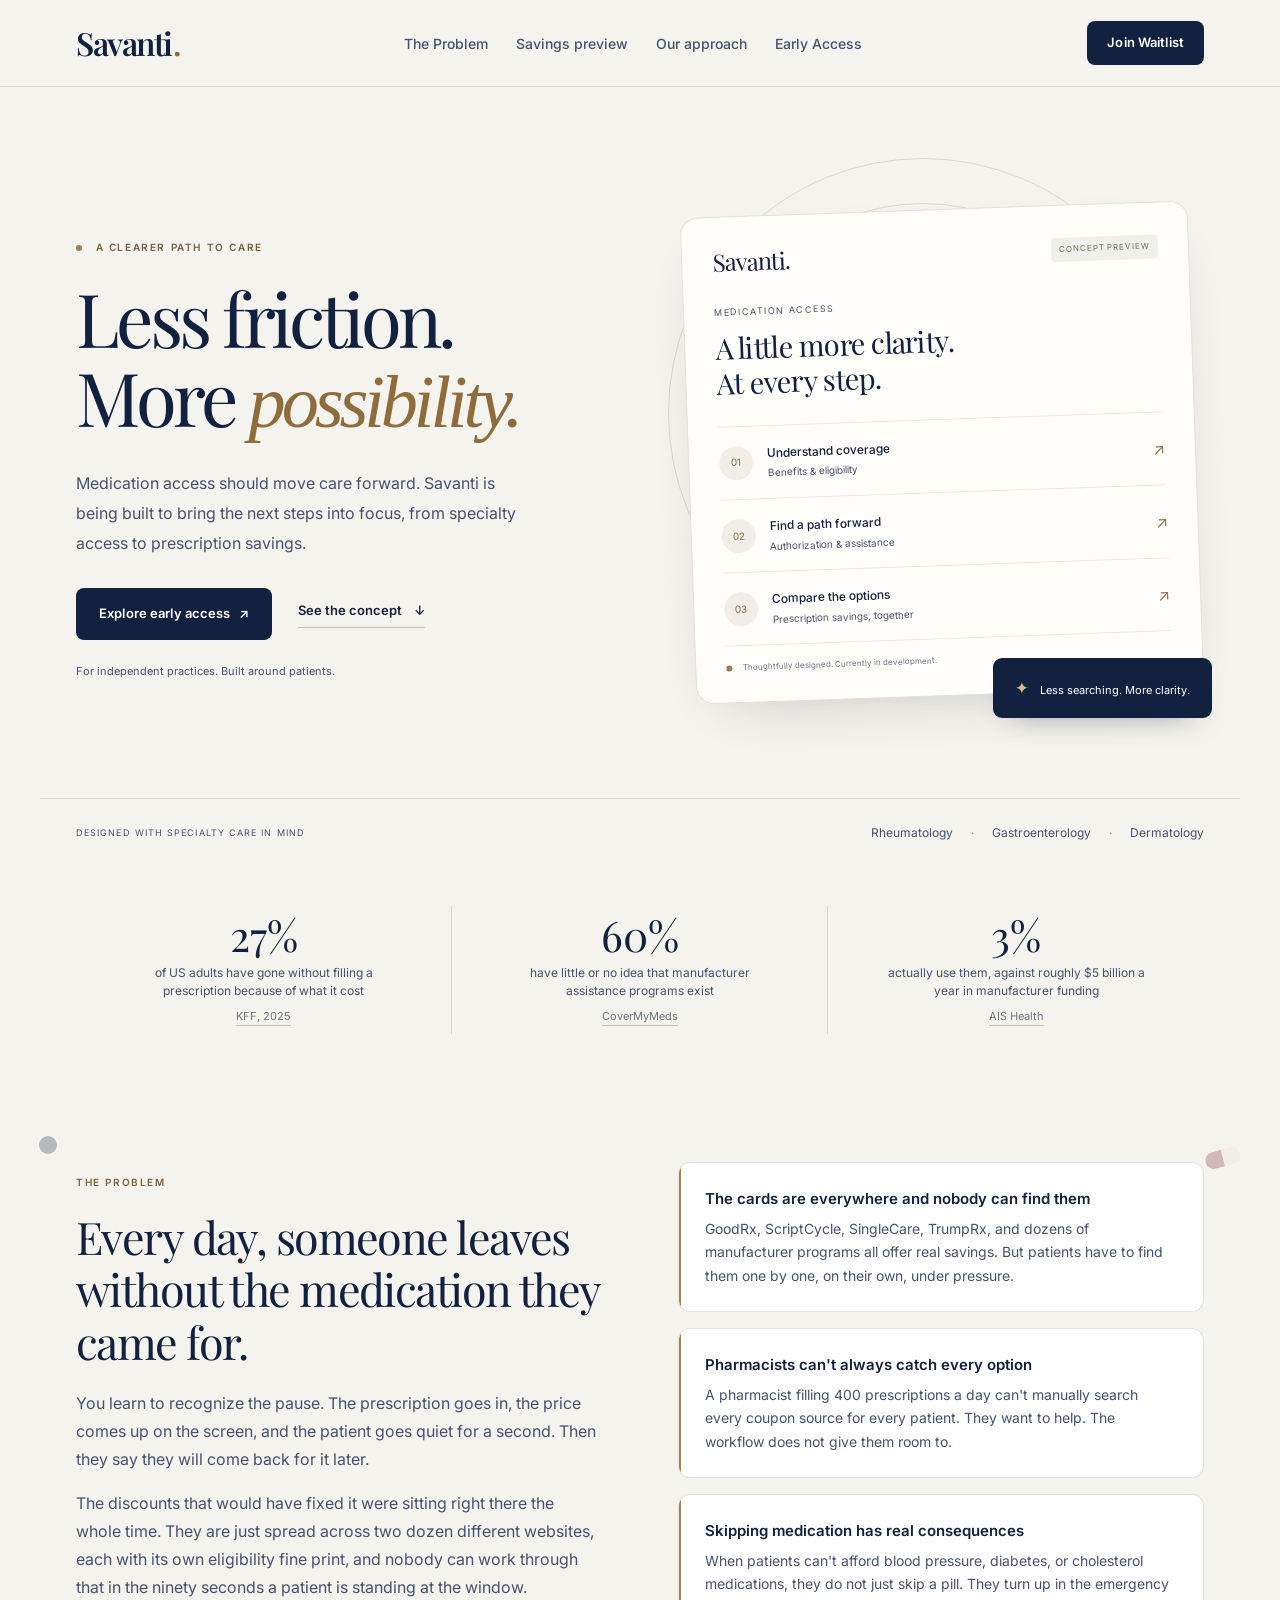
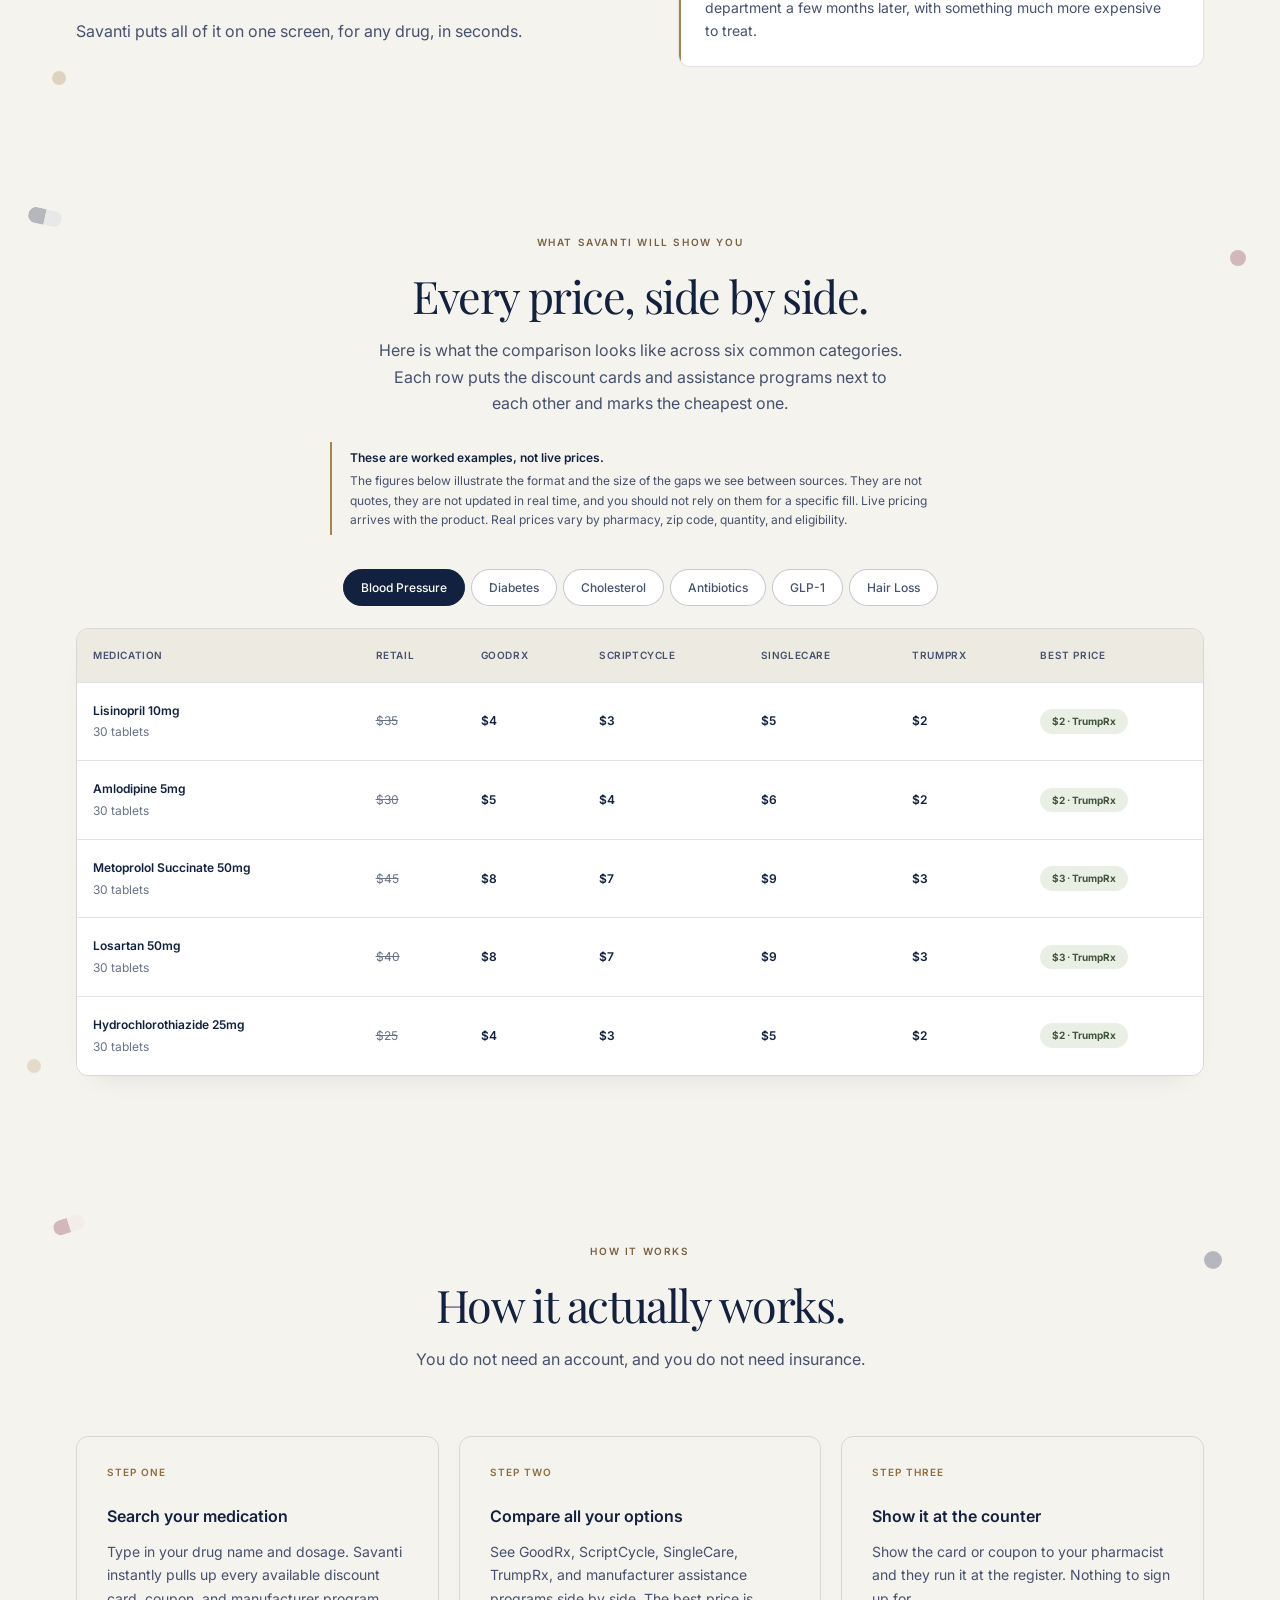
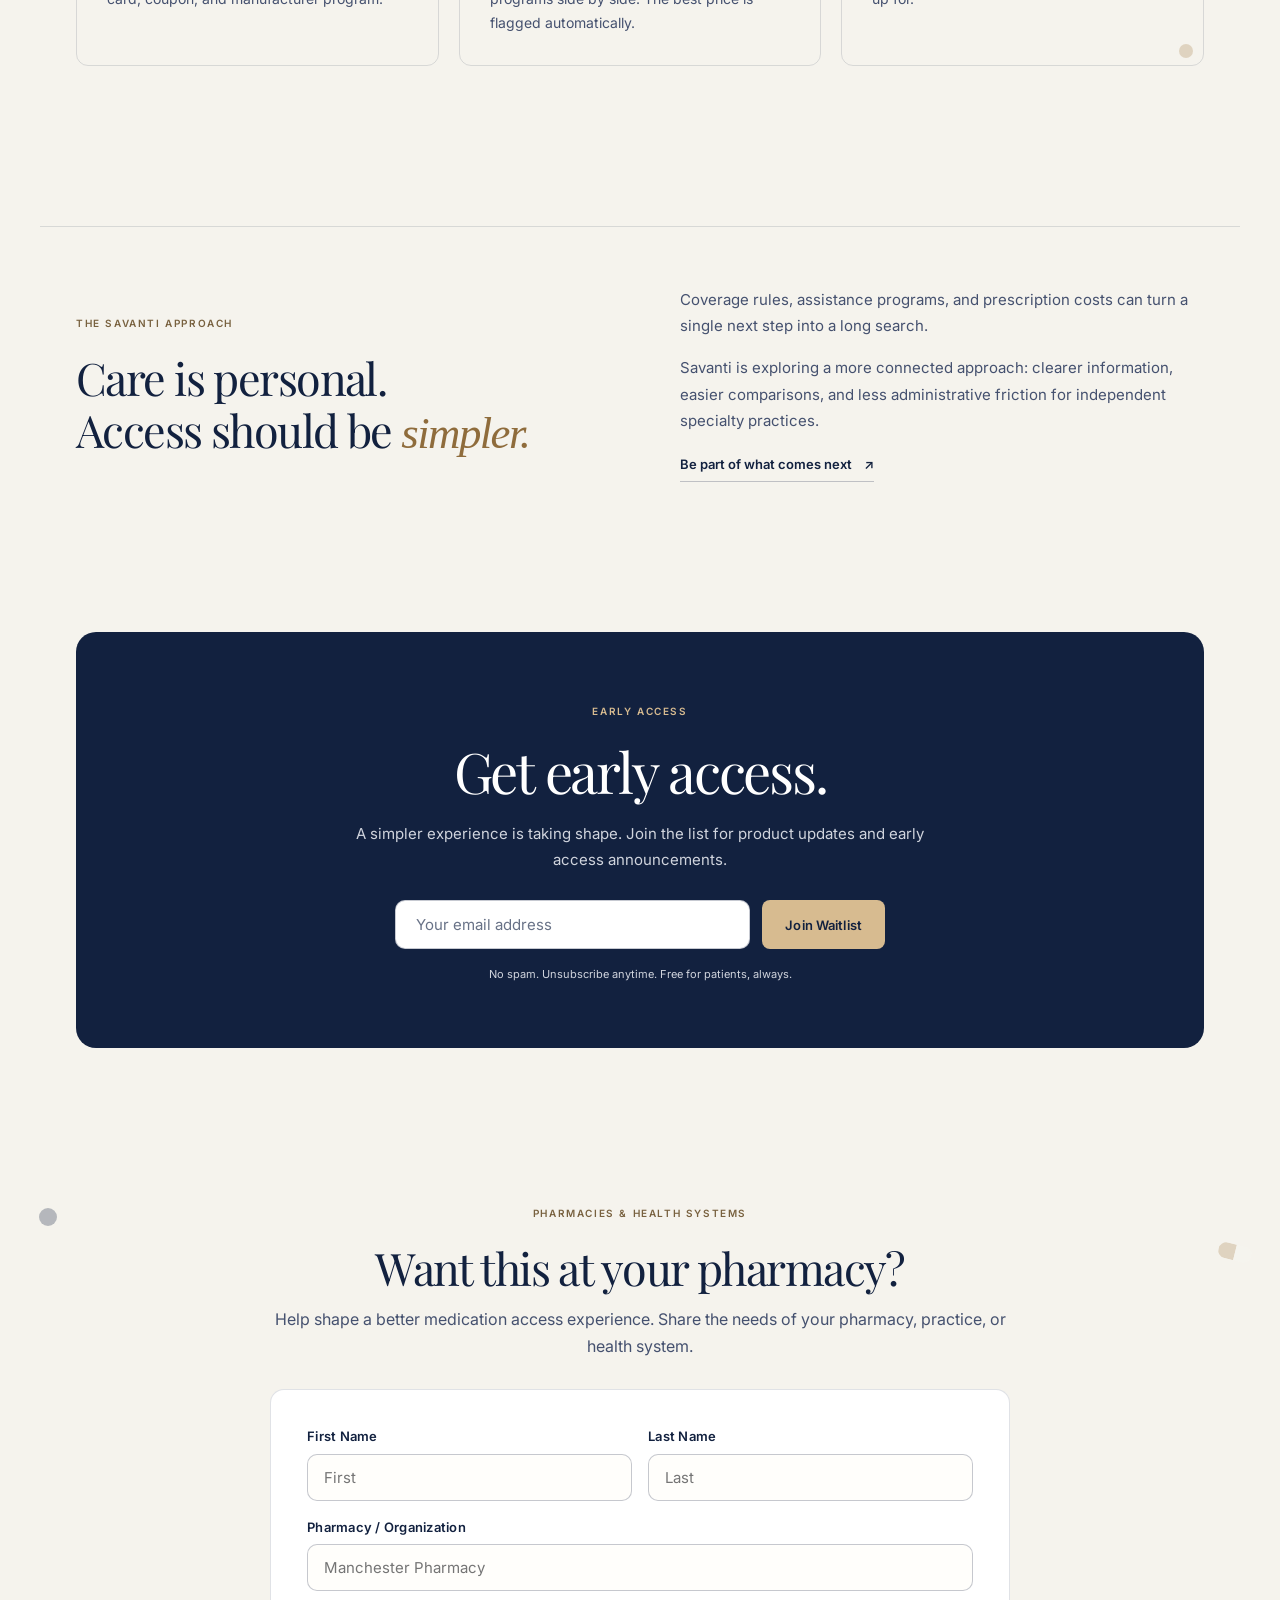
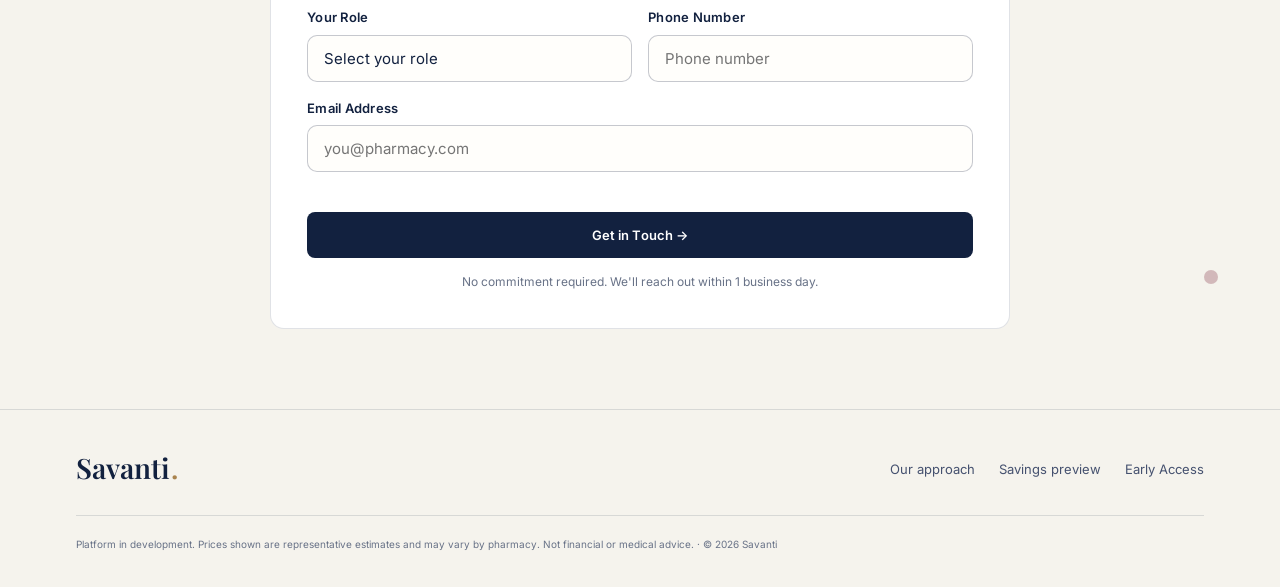
==== commit e0f75625: "Refresh brand design and remove personal site content" ====
--- a/index.html
+++ b/index.html
@@ -3,7 +3,8 @@
 <head>
   <meta charset="UTF-8" />
   <meta name="viewport" content="width=device-width, initial-scale=1.0" />
-  <title>Savanti – Find the Lowest Price for Any Prescription</title>
+  <title>Savanti | A clearer path to medication access</title>
+  <meta name="description" content="Savanti is building a simpler way to navigate specialty medication access, compare savings options, and support independent practices." />
   <link rel="icon" type="image/svg+xml" href="favicon.svg" />
   <link rel="preconnect" href="https://fonts.googleapis.com" />
   <link rel="preconnect" href="https://fonts.gstatic.com" crossorigin />
@@ -142,7 +143,7 @@
     .hero-note { font-size: 13px; color: var(--text-dim); margin-top: 20px; }
     .hero-note span { color: var(--brass-hover); font-weight: 600; }
 
-    /* HERO PILLS — floating throughout the whole hero */
+    /* HERO PILLS · floating throughout the whole hero */
     .hero-pills { position: absolute; inset: 0; overflow: hidden; pointer-events: none; z-index: 0; }
     .hero-pill { position: absolute; }
     .hero-pill svg { overflow: visible; }
@@ -377,19 +378,74 @@
       .footer-links { justify-content: center; }
       .partner-form { padding: 28px 20px; }
     }
+
+    /* Refined brand presentation */
+    :root { --paper:#F5F3ED; --ink-dim:#687287; --radius-sm:10px; }
+    .container {max-width:1200px;padding-inline:36px}
+    section[id] {scroll-margin-top:100px}
+    .skip-link {position:fixed;top:-80px;left:20px;z-index:200;background:var(--ink);color:white;padding:12px 20px}
+    .skip-link:focus {top:12px}
+    :focus-visible {outline:3px solid var(--brass-hover);outline-offset:5px}
+    .nav-inner {height:86px}.nav-logo {font-size:32px;letter-spacing:-1.5px}.nav-links {gap:28px}
+    nav {background:rgba(245,243,237,.94)}
+    .btn {padding:15px 23px;font-size:13px;letter-spacing:.01em;border-radius:8px;justify-content:center}
+    .nav-inner>.btn {padding:11px 20px}
+    .label {background:none;border:0;padding:0;border-radius:0;letter-spacing:.16em;font-size:10px;color:#78613F}
+    .status-dot {display:inline-block;width:6px;height:6px;background:#92815A;border-radius:50%;margin-right:9px;vertical-align:middle}
+    .hero {padding:86px 0 0;overflow:hidden}.hero::before,.hero::after {display:none}
+    .hero-grid {display:grid;grid-template-columns:1.05fr 1fr;gap:70px;align-items:center}
+    .hero-inner {max-width:none}.hero h1 {font-size:clamp(52px,5.8vw,80px);line-height:1.06;letter-spacing:-.055em;margin:4px 0 28px}
+    .hero h1 em {font-style:italic;color:var(--brass-hover)}
+    .hero-sub {font-size:16px;max-width:455px;line-height:1.85;margin-bottom:30px}
+    .hero-actions {gap:26px}.hero-note {font-size:11px;margin-top:22px;color:var(--ink-soft)}
+    .text-link {display:inline-flex;align-items:center;gap:12px;font-size:13px;font-weight:600;border-bottom:1px solid var(--line-strong);padding-bottom:5px}
+    .text-link:hover {color:var(--brass-hover)}
+    .access-visual {position:relative;min-width:0;padding:36px 8px 42px 0}
+    .orbit {position:absolute;border:1px solid #DCD7CA;border-radius:50%;pointer-events:none}
+    .orbit-one {width:510px;height:510px;left:-20px;top:-15px}.orbit-two {width:420px;height:420px;left:25px;top:30px}
+    .visual-card {position:relative;background:#FFFEFB;border:1px solid #E5E0D5;border-radius:18px;padding:28px 30px;box-shadow:0 22px 60px -35px #12213F50;transform:rotate(-2deg)}
+    .visual-top {display:flex;align-items:center;justify-content:space-between;gap:10px;padding-bottom:28px}.mini-logo {font:24px var(--font-serif);letter-spacing:-1px}
+    .concept-tag {font-size:8px;letter-spacing:.12em;color:#6B735F;background:#EEF0E9;border-radius:4px;padding:5px 8px}
+    .visual-eyebrow {font-size:9px;letter-spacing:.16em;color:var(--ink-soft)}
+    .visual-card h2 {font:400 29px/1.22 var(--font-serif);letter-spacing:-.025em;margin:10px 0 25px}
+    .journey-row {display:flex;gap:14px;align-items:center;border-top:1px solid #ECE8DF;padding:17px 0}
+    .journey-icon {display:grid;place-items:center;width:34px;height:34px;flex-shrink:0;border-radius:50%;background:#F0EEE7;color:#806C4D;font-size:10px}
+    .journey-row strong {display:block;font-size:12px;font-weight:500}.journey-row div>span {display:block;font-size:10px;color:var(--ink-soft);margin-top:2px}.journey-arrow {margin-left:auto;color:#92774E}
+    .visual-bottom {font-size:8px;line-height:1.6;border-top:1px solid #ECE8DF;padding-top:15px;color:#687287}
+    .floating-note {position:absolute;bottom:20px;right:-8px;background:var(--ink);color:#fff;padding:16px 22px;border-radius:9px;font-size:11px;box-shadow:0 15px 30px -20px #12213F80}
+    .floating-note span {color:#D8BA87;font-size:17px;margin-right:8px}
+    .specialty-line {margin-top:60px;padding-top:24px;padding-bottom:28px;border-top:1px solid var(--line);display:flex;gap:24px;align-items:center;justify-content:space-between}
+    .specialty-line>span {font-size:9px;letter-spacing:.12em;color:var(--ink-soft)}.specialty-line>div {font-size:12px;color:var(--ink-soft)}.specialty-line i {font-style:normal;margin:0 15px;color:var(--brass)}
+    .hero-pills {opacity:.28}.floaty {animation:none}
+    .stats-strip {padding:35px 0 48px}.stat-number {font-size:42px;font-weight:400}.stat-label {font-size:12px;max-width:260px;margin:auto}.stat-src {color:#6B7381}
+    .problem,.hub,.how,.about,#partner {padding:80px 0}.problem-inner {gap:75px}.problem-text h2,.hub-header h2,.how-header h2,.about h2,.partner-header h2 {font-size:clamp(34px,3.5vw,46px);letter-spacing:-.035em;line-height:1.18}
+    .problem-card {border-radius:12px;padding:24px 26px;box-shadow:none}.problem-card::before {width:2px;background:var(--brass)}
+    .hub-header {max-width:710px;margin-bottom:34px}.hub-header>p {max-width:530px;margin:auto}.hub-warning {background:transparent;border:0;border-left:2px solid var(--brass);border-radius:0;font-size:12px;padding:6px 18px}.hub-warning strong {color:var(--ink)}
+    .tab-bar {gap:6px;margin-bottom:22px}.tab-btn {font:500 12px var(--font-sans);padding:10px 17px;border-width:1px}.price-table-wrap {border-radius:12px;box-shadow:0 12px 30px -24px #12213F40}
+    th {background:#EDEAE1;font-size:10px;padding:18px 16px}td {font-size:12px;padding:18px 16px}.best-badge {font-size:10px;border:0;background:#EAEFE6;color:#40553C}
+    .steps-grid {gap:20px}.step-card {text-align:left;padding:30px;box-shadow:none;background:transparent;border-radius:12px}.step-number {font-size:10px;margin-bottom:26px}.step-title {font-size:16px}
+    .about-inner {grid-template-columns:1fr 1fr;gap:80px;border-top:1px solid var(--line);padding-top:60px}.about h2 {font-family:var(--font-serif);font-weight:400}.about h2 em {font-style:italic;color:var(--brass-hover)}.about-right p {font-size:15px}
+    .waitlist {padding:70px 0}.waitlist>.container {background:var(--ink);border-radius:20px;padding:64px 32px;max-width:1128px}.waitlist .label {color:#D7BB90}.waitlist h2 {color:#fff;letter-spacing:-.04em}.waitlist p {color:#D0D4DD;font-size:15px;margin-bottom:28px}.waitlist .btn-sky {background:#D7BB90;color:var(--ink)}.waitlist-form {max-width:490px}.waitlist-form input {min-width:0}.waitlist p.waitlist-note {font-size:11px;margin-bottom:0}.waitlist .hero-pills {display:none}
+    .partner-inner {max-width:740px}.partner-header {margin-bottom:30px}.partner-form {padding:36px;border-radius:14px;box-shadow:none}.form-group input,.form-group select {background:#FFFEFB;border-width:1px}.form-legal {color:#687287}
+    footer {padding:35px 0;background:var(--paper);border-top:1px solid var(--line)}.footer-logo {font-size:28px;color:var(--ink)}.footer-logo span {color:var(--brass)}.footer-links a {color:var(--ink-soft)}.footer-links a:hover {color:var(--ink)}.footer-copy {color:#687287;text-align:left;font-size:10px;border-top:1px solid var(--line);padding-top:20px}
+    @media(max-width:1000px) {.hero-grid {gap:36px}.orbit-one {width:400px;height:400px}.orbit-two {width:330px;height:330px}.nav-links {gap:18px}.nav-links a {font-size:12px}.visual-card {padding:24px}.specialty-line {flex-direction:column;gap:10px}}
+    @media(max-width:768px) {.container {padding-inline:24px}.nav-inner {height:72px}.nav-logo {font-size:28px}.nav-links {display:none}.hero {padding-top:52px}.hero-grid {grid-template-columns:1fr;gap:24px}.hero h1 {font-size:64px;max-width:550px}.hero-sub {max-width:520px}.access-visual {max-width:460px;width:100%;margin:0 auto;padding:20px 10px 35px}.orbit {display:none}.visual-card {transform:rotate(-1deg)}.floating-note {right:0;bottom:12px}.specialty-line {margin-top:28px;text-align:center}.specialty-line>div {font-size:10px}.specialty-line i {margin:0 6px}.stats-grid {grid-template-columns:repeat(3,1fr)}.stat-item {border-bottom:0;border-right:1px solid var(--line);padding:8px 12px}.stat-number {font-size:32px}.stat-label {font-size:10px}.stat-src {font-size:9px}.problem,.hub,.how,.about,#partner {padding:50px 0}.problem-inner,.about-inner {grid-template-columns:1fr;gap:30px}.about-inner {padding-top:40px}.steps-grid {grid-template-columns:1fr;gap:14px}.step-number {margin-bottom:14px}.waitlist {padding:40px 16px}.waitlist>.container {padding:45px 24px}.waitlist-form {flex-direction:column}.footer-inner {justify-content:space-between;text-align:left}.footer-copy {text-align:left}.partner-form {padding:24px}.hero-note {font-size:10px}}
+    @media(max-width:390px) {.hero h1 {font-size:53px}.hero-actions {gap:18px}.specialty-line>div {font-size:9px}.concept-tag {font-size:7px}.visual-card {padding:20px}.stats-grid {grid-template-columns:1fr}.stat-item {border-right:0;border-bottom:1px solid var(--line);padding:20px}.stat-label {font-size:12px}.footer-links {gap:12px;flex-wrap:wrap}.footer-links a {font-size:11px}}
+    @media(prefers-reduced-motion:reduce) {html {scroll-behavior:auto}*,*::before,*::after {animation:none!important;transition:none!important}}
   </style>
 </head>
 <body>
+<a class="skip-link" href="#main">Skip to content</a>
 
   <!-- NAV -->
-  <nav>
+  <nav aria-label="Main navigation">
     <div class="container">
       <div class="nav-inner">
         <a href="#" class="nav-logo">Savanti<span>.</span></a>
         <ul class="nav-links">
           <li><a href="#problem">The Problem</a></li>
-          <li><a href="#hub">Prices</a></li>
-          <li><a href="#about">About</a></li>
+          <li><a href="#hub">Savings preview</a></li>
+          <li><a href="#about">Our approach</a></li>
           <li><a href="#waitlist">Early Access</a></li>
         </ul>
         <a href="#waitlist" class="btn btn-sky">Join Waitlist</a>
@@ -397,68 +453,35 @@
     </div>
   </nav>
 
+  <main id="main">
   <!-- HERO -->
-  <section class="hero">
-    <div class="hero-pills" aria-hidden="true">
-      <!-- capsule, burgundy / blush -->
-      <div class="hero-pill" style="left:5%; top:14%;">
-        <svg width="46" height="24" viewBox="0 0 46 24"><g class="floaty" style="animation-duration:4.6s; animation-delay:0s;"><g transform="translate(23,12) rotate(-22)"><clipPath id="hp1"><rect x="-21" y="-10" width="42" height="20" rx="10"/></clipPath><g clip-path="url(#hp1)"><rect x="-21" y="-10" width="21" height="20" fill="#7A2438"/><rect x="0" y="-10" width="21" height="20" fill="#F0DCE1"/></g></g></g></svg>
-      </div>
-      <!-- scored tablet, navy -->
-      <div class="hero-pill" style="left:11%; top:70%;">
-        <svg width="34" height="34" viewBox="0 0 34 34"><g class="floaty" style="animation-duration:3.9s; animation-delay:1.1s;"><g transform="translate(17,17)"><circle r="15" fill="#12213F"/><line x1="-9" y1="0" x2="9" y2="0" stroke="#F3F2ED" stroke-width="1.5" opacity="0.55"/></g></g></svg>
-      </div>
-      <!-- small tablet, brass -->
-      <div class="hero-pill" style="left:32%; top:85%;">
-        <svg width="22" height="22" viewBox="0 0 22 22"><g class="floaty" style="animation-duration:4.9s; animation-delay:0.85s;"><circle cx="11" cy="11" r="9" fill="#A9834E"/></g></svg>
-      </div>
-      <!-- capsule, navy / silver -->
-      <div class="hero-pill" style="left:47%; top:8%;">
-        <svg width="42" height="22" viewBox="0 0 42 22"><g class="floaty" style="animation-duration:5.1s; animation-delay:0.2s;"><g transform="translate(21,11) rotate(16)"><clipPath id="hp2"><rect x="-19" y="-9" width="38" height="18" rx="9"/></clipPath><g clip-path="url(#hp2)"><rect x="-19" y="-9" width="19" height="18" fill="#12213F"/><rect x="0" y="-9" width="19" height="18" fill="#C9CFDC"/></g></g></g></svg>
-      </div>
-      <!-- small tablet, burgundy -->
-      <div class="hero-pill" style="left:60%; top:58%;">
-        <svg width="26" height="26" viewBox="0 0 26 26"><g class="floaty" style="animation-duration:4.2s; animation-delay:1.3s;"><circle cx="13" cy="13" r="11" fill="#7A2438"/></g></svg>
-      </div>
-      <!-- capsule, brass / cream -->
-      <div class="hero-pill" style="left:71%; top:20%;">
-        <svg width="40" height="20" viewBox="0 0 40 20"><g class="floaty" style="animation-duration:5.4s; animation-delay:0.6s;"><g transform="translate(20,10) rotate(-11)"><clipPath id="hp3"><rect x="-18" y="-8.5" width="36" height="17" rx="8.5"/></clipPath><g clip-path="url(#hp3)"><rect x="-18" y="-8.5" width="18" height="17" fill="#A9834E"/><rect x="0" y="-8.5" width="18" height="17" fill="#F8F7F3"/></g></g></g></svg>
-      </div>
-      <!-- capsule, navy / blush, vertical -->
-      <div class="hero-pill" style="left:81%; top:72%;">
-        <svg width="24" height="42" viewBox="0 0 24 42"><g class="floaty" style="animation-duration:5.7s; animation-delay:1.5s;"><g transform="translate(12,21) rotate(96)"><clipPath id="hp4"><rect x="-19" y="-9" width="38" height="18" rx="9"/></clipPath><g clip-path="url(#hp4)"><rect x="-19" y="-9" width="19" height="18" fill="#12213F"/><rect x="0" y="-9" width="19" height="18" fill="#F0DCE1"/></g></g></g></svg>
-      </div>
-      <!-- small tablet, navy -->
-      <div class="hero-pill" style="left:90%; top:32%;">
-        <svg width="24" height="24" viewBox="0 0 24 24"><g class="floaty" style="animation-duration:4.4s; animation-delay:0.3s;"><circle cx="12" cy="12" r="10" fill="#12213F"/></g></svg>
-      </div>
-      <!-- small tablet, brass -->
-      <div class="hero-pill" style="left:95%; top:62%;">
-        <svg width="22" height="22" viewBox="0 0 22 22"><g class="floaty" style="animation-duration:4.7s; animation-delay:1.0s;"><circle cx="11" cy="11" r="9" fill="#A9834E"/></g></svg>
-      </div>
-      <!-- small tablet, burgundy -->
-      <div class="hero-pill" style="left:22%; top:32%;">
-        <svg width="18" height="18" viewBox="0 0 18 18"><g class="floaty" style="animation-duration:4.0s; animation-delay:0.5s;"><circle cx="9" cy="9" r="7" fill="#7A2438" opacity="0.7"/></g></svg>
-      </div>
-    </div>
-    <div class="container">
+  <section class="hero" aria-labelledby="hero-title">
+    <div class="container hero-grid">
       <div class="hero-inner">
-        <div class="label">For independent specialty practices</div>
-        <h1>The prescription is the easy part.</h1>
-        <p class="hero-sub">
-          Then comes the benefits check, the prior authorization, the denial, the appeal, and four manufacturer hubs that each want a different form. Savanti is being built to take specialty medication access off your staff's desk.
-        </p>
+        <div class="label"><span class="status-dot"></span> A clearer path to care</div>
+        <h1 id="hero-title">Less friction.<br>More <em>possibility.</em></h1>
+        <p class="hero-sub">Medication access should move care forward. Savanti is being built to bring the next steps into focus, from specialty access to prescription savings.</p>
         <div class="hero-actions">
-          <a href="#partner" class="btn btn-sky">Tell me about your practice</a>
-          <a href="#about" class="btn btn-outline">Who is behind this</a>
-        </div>
-        <p class="hero-note"><span>PharmD Candidate 2027</span> · Five years behind a pharmacy counter · Atlanta</p>
-      </div>
-    </div>
+          <a href="#waitlist" class="btn btn-sky">Explore early access <span aria-hidden="true">↗</span></a>
+          <a href="#hub" class="text-link">See the concept <span aria-hidden="true">↓</span></a>
+        </div>
+        <p class="hero-note">For independent practices. Built around patients.</p>
+      </div>
+      <div class="access-visual" aria-label="Illustration of the planned medication access workflow, not a live patient record">
+        <div class="orbit orbit-one"></div><div class="orbit orbit-two"></div>
+        <div class="visual-card">
+          <div class="visual-top"><span class="mini-logo">Savanti.</span><span class="concept-tag">CONCEPT PREVIEW</span></div>
+          <p class="visual-eyebrow">MEDICATION ACCESS</p><h2>A little more clarity.<br>At every step.</h2>
+          <div class="journey-row"><span class="journey-icon">01</span><div><strong>Understand coverage</strong><span>Benefits &amp; eligibility</span></div><span class="journey-arrow" aria-hidden="true">↗</span></div>
+          <div class="journey-row"><span class="journey-icon">02</span><div><strong>Find a path forward</strong><span>Authorization &amp; assistance</span></div><span class="journey-arrow" aria-hidden="true">↗</span></div>
+          <div class="journey-row"><span class="journey-icon">03</span><div><strong>Compare the options</strong><span>Prescription savings, together</span></div><span class="journey-arrow" aria-hidden="true">↗</span></div>
+          <div class="visual-bottom"><span class="status-dot"></span> Thoughtfully designed. Currently in development.</div>
+        </div>
+        <div class="floating-note"><span aria-hidden="true">✦</span> Less searching. More clarity.</div>
+      </div>
+    </div>
+    <div class="container specialty-line"><span>DESIGNED WITH SPECIALTY CARE IN MIND</span><div>Rheumatology <i>·</i> Gastroenterology <i>·</i> Dermatology</div></div>
   </section>
-
-  <!-- EKG -->
-  <div class="ekg-strip" aria-hidden="true"></div>
 
   <!-- STATS -->
   <div class="stats-strip">
@@ -560,47 +583,47 @@
               <tr>
                 <td><div class="med-name">Lisinopril 10mg</div><div class="med-dose">30 tablets</div></td>
                 <td><span class="price-retail">$35</span></td>
-                <td><a class="price-link" href="https://www.goodrx.com/lisinopril" target="_blank">$4</a></td>
-                <td><a class="price-link" href="https://www.scriptcycle.com" target="_blank">$3</a></td>
-                <td><a class="price-link" href="https://www.singlecare.com/prescription/lisinopril" target="_blank">$5</a></td>
-                <td><a class="price-link" href="https://www.hhs.gov" target="_blank">$2</a></td>
-                <td><span class="best-badge">$2 — TrumpRx</span></td>
+                <td><a class="price-link" href="https://www.goodrx.com/lisinopril" target="_blank" rel="noopener noreferrer">$4</a></td>
+                <td><a class="price-link" href="https://www.scriptcycle.com" target="_blank" rel="noopener noreferrer">$3</a></td>
+                <td><a class="price-link" href="https://www.singlecare.com/prescription/lisinopril" target="_blank" rel="noopener noreferrer">$5</a></td>
+                <td><a class="price-link" href="https://www.hhs.gov" target="_blank" rel="noopener noreferrer">$2</a></td>
+                <td><span class="best-badge">$2 · TrumpRx</span></td>
               </tr>
               <tr>
                 <td><div class="med-name">Amlodipine 5mg</div><div class="med-dose">30 tablets</div></td>
                 <td><span class="price-retail">$30</span></td>
-                <td><a class="price-link" href="https://www.goodrx.com/amlodipine" target="_blank">$5</a></td>
-                <td><a class="price-link" href="https://www.scriptcycle.com" target="_blank">$4</a></td>
-                <td><a class="price-link" href="https://www.singlecare.com/prescription/amlodipine" target="_blank">$6</a></td>
-                <td><a class="price-link" href="https://www.hhs.gov" target="_blank">$2</a></td>
-                <td><span class="best-badge">$2 — TrumpRx</span></td>
+                <td><a class="price-link" href="https://www.goodrx.com/amlodipine" target="_blank" rel="noopener noreferrer">$5</a></td>
+                <td><a class="price-link" href="https://www.scriptcycle.com" target="_blank" rel="noopener noreferrer">$4</a></td>
+                <td><a class="price-link" href="https://www.singlecare.com/prescription/amlodipine" target="_blank" rel="noopener noreferrer">$6</a></td>
+                <td><a class="price-link" href="https://www.hhs.gov" target="_blank" rel="noopener noreferrer">$2</a></td>
+                <td><span class="best-badge">$2 · TrumpRx</span></td>
               </tr>
               <tr>
                 <td><div class="med-name">Metoprolol Succinate 50mg</div><div class="med-dose">30 tablets</div></td>
                 <td><span class="price-retail">$45</span></td>
-                <td><a class="price-link" href="https://www.goodrx.com/metoprolol-succinate" target="_blank">$8</a></td>
-                <td><a class="price-link" href="https://www.scriptcycle.com" target="_blank">$7</a></td>
-                <td><a class="price-link" href="https://www.singlecare.com/prescription/metoprolol-succinate" target="_blank">$9</a></td>
-                <td><a class="price-link" href="https://www.hhs.gov" target="_blank">$3</a></td>
-                <td><span class="best-badge">$3 — TrumpRx</span></td>
+                <td><a class="price-link" href="https://www.goodrx.com/metoprolol-succinate" target="_blank" rel="noopener noreferrer">$8</a></td>
+                <td><a class="price-link" href="https://www.scriptcycle.com" target="_blank" rel="noopener noreferrer">$7</a></td>
+                <td><a class="price-link" href="https://www.singlecare.com/prescription/metoprolol-succinate" target="_blank" rel="noopener noreferrer">$9</a></td>
+                <td><a class="price-link" href="https://www.hhs.gov" target="_blank" rel="noopener noreferrer">$3</a></td>
+                <td><span class="best-badge">$3 · TrumpRx</span></td>
               </tr>
               <tr>
                 <td><div class="med-name">Losartan 50mg</div><div class="med-dose">30 tablets</div></td>
                 <td><span class="price-retail">$40</span></td>
-                <td><a class="price-link" href="https://www.goodrx.com/losartan" target="_blank">$8</a></td>
-                <td><a class="price-link" href="https://www.scriptcycle.com" target="_blank">$7</a></td>
-                <td><a class="price-link" href="https://www.singlecare.com/prescription/losartan" target="_blank">$9</a></td>
-                <td><a class="price-link" href="https://www.hhs.gov" target="_blank">$3</a></td>
-                <td><span class="best-badge">$3 — TrumpRx</span></td>
+                <td><a class="price-link" href="https://www.goodrx.com/losartan" target="_blank" rel="noopener noreferrer">$8</a></td>
+                <td><a class="price-link" href="https://www.scriptcycle.com" target="_blank" rel="noopener noreferrer">$7</a></td>
+                <td><a class="price-link" href="https://www.singlecare.com/prescription/losartan" target="_blank" rel="noopener noreferrer">$9</a></td>
+                <td><a class="price-link" href="https://www.hhs.gov" target="_blank" rel="noopener noreferrer">$3</a></td>
+                <td><span class="best-badge">$3 · TrumpRx</span></td>
               </tr>
               <tr>
                 <td><div class="med-name">Hydrochlorothiazide 25mg</div><div class="med-dose">30 tablets</div></td>
                 <td><span class="price-retail">$25</span></td>
-                <td><a class="price-link" href="https://www.goodrx.com/hydrochlorothiazide" target="_blank">$4</a></td>
-                <td><a class="price-link" href="https://www.scriptcycle.com" target="_blank">$3</a></td>
-                <td><a class="price-link" href="https://www.singlecare.com/prescription/hydrochlorothiazide" target="_blank">$5</a></td>
-                <td><a class="price-link" href="https://www.hhs.gov" target="_blank">$2</a></td>
-                <td><span class="best-badge">$2 — TrumpRx</span></td>
+                <td><a class="price-link" href="https://www.goodrx.com/hydrochlorothiazide" target="_blank" rel="noopener noreferrer">$4</a></td>
+                <td><a class="price-link" href="https://www.scriptcycle.com" target="_blank" rel="noopener noreferrer">$3</a></td>
+                <td><a class="price-link" href="https://www.singlecare.com/prescription/hydrochlorothiazide" target="_blank" rel="noopener noreferrer">$5</a></td>
+                <td><a class="price-link" href="https://www.hhs.gov" target="_blank" rel="noopener noreferrer">$2</a></td>
+                <td><span class="best-badge">$2 · TrumpRx</span></td>
               </tr>
             </tbody>
           </table>
@@ -618,47 +641,47 @@
               <tr>
                 <td><div class="med-name">Metformin 500mg</div><div class="med-dose">60 tablets</div></td>
                 <td><span class="price-retail">$30</span></td>
-                <td><a class="price-link" href="https://www.goodrx.com/metformin" target="_blank">$5</a></td>
-                <td><a class="price-link" href="https://www.scriptcycle.com" target="_blank">$4</a></td>
-                <td><a class="price-link" href="https://www.singlecare.com/prescription/metformin" target="_blank">$6</a></td>
-                <td>—</td>
-                <td><span class="best-badge">$4 — ScriptCycle</span></td>
+                <td><a class="price-link" href="https://www.goodrx.com/metformin" target="_blank" rel="noopener noreferrer">$5</a></td>
+                <td><a class="price-link" href="https://www.scriptcycle.com" target="_blank" rel="noopener noreferrer">$4</a></td>
+                <td><a class="price-link" href="https://www.singlecare.com/prescription/metformin" target="_blank" rel="noopener noreferrer">$6</a></td>
+                <td>·</td>
+                <td><span class="best-badge">$4 · ScriptCycle</span></td>
               </tr>
               <tr>
                 <td><div class="med-name">Jardiance 10mg</div><div class="med-dose">30 tablets</div></td>
                 <td><span class="price-retail">$640</span></td>
-                <td><a class="price-link" href="https://www.goodrx.com/jardiance" target="_blank">$67</a></td>
-                <td><a class="price-link" href="https://www.scriptcycle.com" target="_blank">$60</a></td>
-                <td><a class="price-link" href="https://www.singlecare.com/prescription/jardiance" target="_blank">$65</a></td>
-                <td><a class="price-link" href="https://www.jardiance.com/savings-and-support/savings-card/" target="_blank">$0* BI Cares PAP</a></td>
-                <td><span class="best-badge">$0 — BI Cares PAP*</span></td>
+                <td><a class="price-link" href="https://www.goodrx.com/jardiance" target="_blank" rel="noopener noreferrer">$67</a></td>
+                <td><a class="price-link" href="https://www.scriptcycle.com" target="_blank" rel="noopener noreferrer">$60</a></td>
+                <td><a class="price-link" href="https://www.singlecare.com/prescription/jardiance" target="_blank" rel="noopener noreferrer">$65</a></td>
+                <td><a class="price-link" href="https://www.jardiance.com/savings-and-support/savings-card/" target="_blank" rel="noopener noreferrer">$0* BI Cares PAP</a></td>
+                <td><span class="best-badge">$0 · BI Cares PAP*</span></td>
               </tr>
               <tr>
                 <td><div class="med-name">Glipizide 5mg</div><div class="med-dose">30 tablets</div></td>
                 <td><span class="price-retail">$25</span></td>
-                <td><a class="price-link" href="https://www.goodrx.com/glipizide" target="_blank">$4</a></td>
-                <td><a class="price-link" href="https://www.scriptcycle.com" target="_blank">$3</a></td>
-                <td><a class="price-link" href="https://www.singlecare.com/prescription/glipizide" target="_blank">$5</a></td>
-                <td>—</td>
-                <td><span class="best-badge">$3 — ScriptCycle</span></td>
+                <td><a class="price-link" href="https://www.goodrx.com/glipizide" target="_blank" rel="noopener noreferrer">$4</a></td>
+                <td><a class="price-link" href="https://www.scriptcycle.com" target="_blank" rel="noopener noreferrer">$3</a></td>
+                <td><a class="price-link" href="https://www.singlecare.com/prescription/glipizide" target="_blank" rel="noopener noreferrer">$5</a></td>
+                <td>·</td>
+                <td><span class="best-badge">$3 · ScriptCycle</span></td>
               </tr>
               <tr>
                 <td><div class="med-name">Januvia 100mg</div><div class="med-dose">30 tablets</div></td>
                 <td><span class="price-retail">$640</span></td>
-                <td><a class="price-link" href="https://www.goodrx.com/januvia" target="_blank">$380</a></td>
-                <td><a class="price-link" href="https://www.scriptcycle.com" target="_blank">$360</a></td>
-                <td><a class="price-link" href="https://www.singlecare.com/prescription/januvia" target="_blank">$370</a></td>
-                <td><a class="price-link" href="https://www.merckhelps.com/" target="_blank">$0* Merck PAP</a></td>
-                <td><span class="best-badge">$0 — Merck PAP*</span></td>
+                <td><a class="price-link" href="https://www.goodrx.com/januvia" target="_blank" rel="noopener noreferrer">$380</a></td>
+                <td><a class="price-link" href="https://www.scriptcycle.com" target="_blank" rel="noopener noreferrer">$360</a></td>
+                <td><a class="price-link" href="https://www.singlecare.com/prescription/januvia" target="_blank" rel="noopener noreferrer">$370</a></td>
+                <td><a class="price-link" href="https://www.merckhelps.com/" target="_blank" rel="noopener noreferrer">$0* Merck PAP</a></td>
+                <td><span class="best-badge">$0 · Merck PAP*</span></td>
               </tr>
               <tr>
                 <td><div class="med-name">Ozempic 0.5mg</div><div class="med-dose">1 pen (monthly)</div></td>
                 <td><span class="price-retail">$935</span></td>
-                <td><a class="price-link" href="https://www.goodrx.com/ozempic" target="_blank">$847</a></td>
-                <td><a class="price-link" href="https://www.scriptcycle.com" target="_blank">$820</a></td>
-                <td><a class="price-link" href="https://www.singlecare.com/prescription/ozempic" target="_blank">$830</a></td>
-                <td><a class="price-link" href="https://www.ozempic.com/savings.html" target="_blank">$25* Novo Card</a></td>
-                <td><span class="best-badge">$25 — Novo Card*</span></td>
+                <td><a class="price-link" href="https://www.goodrx.com/ozempic" target="_blank" rel="noopener noreferrer">$847</a></td>
+                <td><a class="price-link" href="https://www.scriptcycle.com" target="_blank" rel="noopener noreferrer">$820</a></td>
+                <td><a class="price-link" href="https://www.singlecare.com/prescription/ozempic" target="_blank" rel="noopener noreferrer">$830</a></td>
+                <td><a class="price-link" href="https://www.ozempic.com/savings.html" target="_blank" rel="noopener noreferrer">$25* Novo Card</a></td>
+                <td><span class="best-badge">$25 · Novo Card*</span></td>
               </tr>
             </tbody>
           </table>
@@ -676,47 +699,47 @@
               <tr>
                 <td><div class="med-name">Atorvastatin 20mg</div><div class="med-dose">30 tablets</div></td>
                 <td><span class="price-retail">$50</span></td>
-                <td><a class="price-link" href="https://www.goodrx.com/atorvastatin" target="_blank">$6</a></td>
-                <td><a class="price-link" href="https://www.scriptcycle.com" target="_blank">$5</a></td>
-                <td><a class="price-link" href="https://www.singlecare.com/prescription/atorvastatin" target="_blank">$7</a></td>
-                <td><a class="price-link" href="https://www.hhs.gov" target="_blank">$2</a></td>
-                <td><span class="best-badge">$2 — TrumpRx</span></td>
+                <td><a class="price-link" href="https://www.goodrx.com/atorvastatin" target="_blank" rel="noopener noreferrer">$6</a></td>
+                <td><a class="price-link" href="https://www.scriptcycle.com" target="_blank" rel="noopener noreferrer">$5</a></td>
+                <td><a class="price-link" href="https://www.singlecare.com/prescription/atorvastatin" target="_blank" rel="noopener noreferrer">$7</a></td>
+                <td><a class="price-link" href="https://www.hhs.gov" target="_blank" rel="noopener noreferrer">$2</a></td>
+                <td><span class="best-badge">$2 · TrumpRx</span></td>
               </tr>
               <tr>
                 <td><div class="med-name">Rosuvastatin 10mg</div><div class="med-dose">30 tablets</div></td>
                 <td><span class="price-retail">$65</span></td>
-                <td><a class="price-link" href="https://www.goodrx.com/rosuvastatin" target="_blank">$12</a></td>
-                <td><a class="price-link" href="https://www.scriptcycle.com" target="_blank">$10</a></td>
-                <td><a class="price-link" href="https://www.singlecare.com/prescription/rosuvastatin" target="_blank">$13</a></td>
-                <td><a class="price-link" href="https://www.hhs.gov" target="_blank">$4</a></td>
-                <td><span class="best-badge">$4 — TrumpRx</span></td>
+                <td><a class="price-link" href="https://www.goodrx.com/rosuvastatin" target="_blank" rel="noopener noreferrer">$12</a></td>
+                <td><a class="price-link" href="https://www.scriptcycle.com" target="_blank" rel="noopener noreferrer">$10</a></td>
+                <td><a class="price-link" href="https://www.singlecare.com/prescription/rosuvastatin" target="_blank" rel="noopener noreferrer">$13</a></td>
+                <td><a class="price-link" href="https://www.hhs.gov" target="_blank" rel="noopener noreferrer">$4</a></td>
+                <td><span class="best-badge">$4 · TrumpRx</span></td>
               </tr>
               <tr>
                 <td><div class="med-name">Simvastatin 20mg</div><div class="med-dose">30 tablets</div></td>
                 <td><span class="price-retail">$35</span></td>
-                <td><a class="price-link" href="https://www.goodrx.com/simvastatin" target="_blank">$5</a></td>
-                <td><a class="price-link" href="https://www.scriptcycle.com" target="_blank">$4</a></td>
-                <td><a class="price-link" href="https://www.singlecare.com/prescription/simvastatin" target="_blank">$6</a></td>
-                <td><a class="price-link" href="https://www.hhs.gov" target="_blank">$2</a></td>
-                <td><span class="best-badge">$2 — TrumpRx</span></td>
+                <td><a class="price-link" href="https://www.goodrx.com/simvastatin" target="_blank" rel="noopener noreferrer">$5</a></td>
+                <td><a class="price-link" href="https://www.scriptcycle.com" target="_blank" rel="noopener noreferrer">$4</a></td>
+                <td><a class="price-link" href="https://www.singlecare.com/prescription/simvastatin" target="_blank" rel="noopener noreferrer">$6</a></td>
+                <td><a class="price-link" href="https://www.hhs.gov" target="_blank" rel="noopener noreferrer">$2</a></td>
+                <td><span class="best-badge">$2 · TrumpRx</span></td>
               </tr>
               <tr>
                 <td><div class="med-name">Pravastatin 40mg</div><div class="med-dose">30 tablets</div></td>
                 <td><span class="price-retail">$45</span></td>
-                <td><a class="price-link" href="https://www.goodrx.com/pravastatin" target="_blank">$10</a></td>
-                <td><a class="price-link" href="https://www.scriptcycle.com" target="_blank">$9</a></td>
-                <td><a class="price-link" href="https://www.singlecare.com/prescription/pravastatin" target="_blank">$11</a></td>
-                <td><a class="price-link" href="https://www.hhs.gov" target="_blank">$3</a></td>
-                <td><span class="best-badge">$3 — TrumpRx</span></td>
+                <td><a class="price-link" href="https://www.goodrx.com/pravastatin" target="_blank" rel="noopener noreferrer">$10</a></td>
+                <td><a class="price-link" href="https://www.scriptcycle.com" target="_blank" rel="noopener noreferrer">$9</a></td>
+                <td><a class="price-link" href="https://www.singlecare.com/prescription/pravastatin" target="_blank" rel="noopener noreferrer">$11</a></td>
+                <td><a class="price-link" href="https://www.hhs.gov" target="_blank" rel="noopener noreferrer">$3</a></td>
+                <td><span class="best-badge">$3 · TrumpRx</span></td>
               </tr>
               <tr>
                 <td><div class="med-name">Ezetimibe 10mg</div><div class="med-dose">30 tablets</div></td>
                 <td><span class="price-retail">$85</span></td>
-                <td><a class="price-link" href="https://www.goodrx.com/ezetimibe" target="_blank">$18</a></td>
-                <td><a class="price-link" href="https://www.scriptcycle.com" target="_blank">$15</a></td>
-                <td><a class="price-link" href="https://www.singlecare.com/prescription/ezetimibe" target="_blank">$19</a></td>
-                <td><a class="price-link" href="https://www.hhs.gov" target="_blank">$7</a></td>
-                <td><span class="best-badge">$7 — TrumpRx</span></td>
+                <td><a class="price-link" href="https://www.goodrx.com/ezetimibe" target="_blank" rel="noopener noreferrer">$18</a></td>
+                <td><a class="price-link" href="https://www.scriptcycle.com" target="_blank" rel="noopener noreferrer">$15</a></td>
+                <td><a class="price-link" href="https://www.singlecare.com/prescription/ezetimibe" target="_blank" rel="noopener noreferrer">$19</a></td>
+                <td><a class="price-link" href="https://www.hhs.gov" target="_blank" rel="noopener noreferrer">$7</a></td>
+                <td><span class="best-badge">$7 · TrumpRx</span></td>
               </tr>
             </tbody>
           </table>
@@ -734,47 +757,47 @@
               <tr>
                 <td><div class="med-name">Amoxicillin 500mg</div><div class="med-dose">21 capsules</div></td>
                 <td><span class="price-retail">$20</span></td>
-                <td><a class="price-link" href="https://www.goodrx.com/amoxicillin" target="_blank">$7</a></td>
-                <td><a class="price-link" href="https://www.scriptcycle.com" target="_blank">$6</a></td>
-                <td><a class="price-link" href="https://www.singlecare.com/prescription/amoxicillin" target="_blank">$8</a></td>
-                <td><a class="price-link" href="https://www.hhs.gov" target="_blank">$4</a></td>
-                <td><span class="best-badge">$4 — TrumpRx</span></td>
+                <td><a class="price-link" href="https://www.goodrx.com/amoxicillin" target="_blank" rel="noopener noreferrer">$7</a></td>
+                <td><a class="price-link" href="https://www.scriptcycle.com" target="_blank" rel="noopener noreferrer">$6</a></td>
+                <td><a class="price-link" href="https://www.singlecare.com/prescription/amoxicillin" target="_blank" rel="noopener noreferrer">$8</a></td>
+                <td><a class="price-link" href="https://www.hhs.gov" target="_blank" rel="noopener noreferrer">$4</a></td>
+                <td><span class="best-badge">$4 · TrumpRx</span></td>
               </tr>
               <tr>
                 <td><div class="med-name">Azithromycin 250mg</div><div class="med-dose">6 tablets (Z-pack)</div></td>
                 <td><span class="price-retail">$35</span></td>
-                <td><a class="price-link" href="https://www.goodrx.com/azithromycin" target="_blank">$12</a></td>
-                <td><a class="price-link" href="https://www.scriptcycle.com" target="_blank">$10</a></td>
-                <td><a class="price-link" href="https://www.singlecare.com/prescription/azithromycin" target="_blank">$13</a></td>
-                <td><a class="price-link" href="https://www.hhs.gov" target="_blank">$6</a></td>
-                <td><span class="best-badge">$6 — TrumpRx</span></td>
+                <td><a class="price-link" href="https://www.goodrx.com/azithromycin" target="_blank" rel="noopener noreferrer">$12</a></td>
+                <td><a class="price-link" href="https://www.scriptcycle.com" target="_blank" rel="noopener noreferrer">$10</a></td>
+                <td><a class="price-link" href="https://www.singlecare.com/prescription/azithromycin" target="_blank" rel="noopener noreferrer">$13</a></td>
+                <td><a class="price-link" href="https://www.hhs.gov" target="_blank" rel="noopener noreferrer">$6</a></td>
+                <td><span class="best-badge">$6 · TrumpRx</span></td>
               </tr>
               <tr>
                 <td><div class="med-name">Doxycycline 100mg</div><div class="med-dose">14 capsules</div></td>
                 <td><span class="price-retail">$30</span></td>
-                <td><a class="price-link" href="https://www.goodrx.com/doxycycline" target="_blank">$10</a></td>
-                <td><a class="price-link" href="https://www.scriptcycle.com" target="_blank">$9</a></td>
-                <td><a class="price-link" href="https://www.singlecare.com/prescription/doxycycline" target="_blank">$11</a></td>
-                <td><a class="price-link" href="https://www.hhs.gov" target="_blank">$5</a></td>
-                <td><span class="best-badge">$5 — TrumpRx</span></td>
+                <td><a class="price-link" href="https://www.goodrx.com/doxycycline" target="_blank" rel="noopener noreferrer">$10</a></td>
+                <td><a class="price-link" href="https://www.scriptcycle.com" target="_blank" rel="noopener noreferrer">$9</a></td>
+                <td><a class="price-link" href="https://www.singlecare.com/prescription/doxycycline" target="_blank" rel="noopener noreferrer">$11</a></td>
+                <td><a class="price-link" href="https://www.hhs.gov" target="_blank" rel="noopener noreferrer">$5</a></td>
+                <td><span class="best-badge">$5 · TrumpRx</span></td>
               </tr>
               <tr>
                 <td><div class="med-name">Ciprofloxacin 500mg</div><div class="med-dose">14 tablets</div></td>
                 <td><span class="price-retail">$35</span></td>
-                <td><a class="price-link" href="https://www.goodrx.com/ciprofloxacin" target="_blank">$11</a></td>
-                <td><a class="price-link" href="https://www.scriptcycle.com" target="_blank">$10</a></td>
-                <td><a class="price-link" href="https://www.singlecare.com/prescription/ciprofloxacin" target="_blank">$12</a></td>
-                <td><a class="price-link" href="https://www.hhs.gov" target="_blank">$5</a></td>
-                <td><span class="best-badge">$5 — TrumpRx</span></td>
+                <td><a class="price-link" href="https://www.goodrx.com/ciprofloxacin" target="_blank" rel="noopener noreferrer">$11</a></td>
+                <td><a class="price-link" href="https://www.scriptcycle.com" target="_blank" rel="noopener noreferrer">$10</a></td>
+                <td><a class="price-link" href="https://www.singlecare.com/prescription/ciprofloxacin" target="_blank" rel="noopener noreferrer">$12</a></td>
+                <td><a class="price-link" href="https://www.hhs.gov" target="_blank" rel="noopener noreferrer">$5</a></td>
+                <td><span class="best-badge">$5 · TrumpRx</span></td>
               </tr>
               <tr>
                 <td><div class="med-name">TMP/SMX DS</div><div class="med-dose">14 tablets</div></td>
                 <td><span class="price-retail">$20</span></td>
-                <td><a class="price-link" href="https://www.goodrx.com/sulfamethoxazole-trimethoprim" target="_blank">$8</a></td>
-                <td><a class="price-link" href="https://www.scriptcycle.com" target="_blank">$7</a></td>
-                <td><a class="price-link" href="https://www.singlecare.com/prescription/sulfamethoxazole-trimethoprim" target="_blank">$9</a></td>
-                <td><a class="price-link" href="https://www.hhs.gov" target="_blank">$4</a></td>
-                <td><span class="best-badge">$4 — TrumpRx</span></td>
+                <td><a class="price-link" href="https://www.goodrx.com/sulfamethoxazole-trimethoprim" target="_blank" rel="noopener noreferrer">$8</a></td>
+                <td><a class="price-link" href="https://www.scriptcycle.com" target="_blank" rel="noopener noreferrer">$7</a></td>
+                <td><a class="price-link" href="https://www.singlecare.com/prescription/sulfamethoxazole-trimethoprim" target="_blank" rel="noopener noreferrer">$9</a></td>
+                <td><a class="price-link" href="https://www.hhs.gov" target="_blank" rel="noopener noreferrer">$4</a></td>
+                <td><span class="best-badge">$4 · TrumpRx</span></td>
               </tr>
             </tbody>
           </table>
@@ -792,47 +815,47 @@
               <tr>
                 <td><div class="med-name">Ozempic 0.5mg</div><div class="med-dose">1 pen (monthly)</div></td>
                 <td><span class="price-retail">$935</span></td>
-                <td><a class="price-link" href="https://www.goodrx.com/ozempic" target="_blank">$847</a></td>
-                <td><a class="price-link" href="https://www.scriptcycle.com" target="_blank">$820</a></td>
-                <td><a class="price-link" href="https://www.singlecare.com/prescription/ozempic" target="_blank">$830</a></td>
-                <td><a class="price-link" href="https://www.ozempic.com/savings.html" target="_blank">$25* Novo Card</a></td>
-                <td><span class="best-badge">$25 — Novo Card*</span></td>
+                <td><a class="price-link" href="https://www.goodrx.com/ozempic" target="_blank" rel="noopener noreferrer">$847</a></td>
+                <td><a class="price-link" href="https://www.scriptcycle.com" target="_blank" rel="noopener noreferrer">$820</a></td>
+                <td><a class="price-link" href="https://www.singlecare.com/prescription/ozempic" target="_blank" rel="noopener noreferrer">$830</a></td>
+                <td><a class="price-link" href="https://www.ozempic.com/savings.html" target="_blank" rel="noopener noreferrer">$25* Novo Card</a></td>
+                <td><span class="best-badge">$25 · Novo Card*</span></td>
               </tr>
               <tr>
                 <td><div class="med-name">Wegovy 0.25mg</div><div class="med-dose">4 pens (monthly)</div></td>
                 <td><span class="price-retail">$1,349</span></td>
-                <td><a class="price-link" href="https://www.goodrx.com/wegovy" target="_blank">$1,098</a></td>
-                <td><a class="price-link" href="https://www.scriptcycle.com" target="_blank">$1,050</a></td>
-                <td><a class="price-link" href="https://www.singlecare.com/prescription/wegovy" target="_blank">$1,080</a></td>
-                <td><a class="price-link" href="https://www.wegovy.com/savings-and-support/savings-card.html" target="_blank">$25* Novo Card</a></td>
-                <td><span class="best-badge">$25 — Novo Card*</span></td>
+                <td><a class="price-link" href="https://www.goodrx.com/wegovy" target="_blank" rel="noopener noreferrer">$1,098</a></td>
+                <td><a class="price-link" href="https://www.scriptcycle.com" target="_blank" rel="noopener noreferrer">$1,050</a></td>
+                <td><a class="price-link" href="https://www.singlecare.com/prescription/wegovy" target="_blank" rel="noopener noreferrer">$1,080</a></td>
+                <td><a class="price-link" href="https://www.wegovy.com/savings-and-support/savings-card.html" target="_blank" rel="noopener noreferrer">$25* Novo Card</a></td>
+                <td><span class="best-badge">$25 · Novo Card*</span></td>
               </tr>
               <tr>
                 <td><div class="med-name">Mounjaro 2.5mg</div><div class="med-dose">4 pens (monthly)</div></td>
                 <td><span class="price-retail">$1,069</span></td>
-                <td><a class="price-link" href="https://www.goodrx.com/mounjaro" target="_blank">$881</a></td>
-                <td><a class="price-link" href="https://www.scriptcycle.com" target="_blank">$850</a></td>
-                <td><a class="price-link" href="https://www.singlecare.com/prescription/mounjaro" target="_blank">$870</a></td>
-                <td><a class="price-link" href="https://www.mounjaro.com/savings-card" target="_blank">$25* Lilly Card</a></td>
-                <td><span class="best-badge">$25 — Lilly Card*</span></td>
+                <td><a class="price-link" href="https://www.goodrx.com/mounjaro" target="_blank" rel="noopener noreferrer">$881</a></td>
+                <td><a class="price-link" href="https://www.scriptcycle.com" target="_blank" rel="noopener noreferrer">$850</a></td>
+                <td><a class="price-link" href="https://www.singlecare.com/prescription/mounjaro" target="_blank" rel="noopener noreferrer">$870</a></td>
+                <td><a class="price-link" href="https://www.mounjaro.com/savings-card" target="_blank" rel="noopener noreferrer">$25* Lilly Card</a></td>
+                <td><span class="best-badge">$25 · Lilly Card*</span></td>
               </tr>
               <tr>
                 <td><div class="med-name">Trulicity 0.75mg</div><div class="med-dose">4 pens (monthly)</div></td>
                 <td><span class="price-retail">$913</span></td>
-                <td><a class="price-link" href="https://www.goodrx.com/trulicity" target="_blank">$820</a></td>
-                <td><a class="price-link" href="https://www.scriptcycle.com" target="_blank">$790</a></td>
-                <td><a class="price-link" href="https://www.singlecare.com/prescription/trulicity" target="_blank">$800</a></td>
-                <td><a class="price-link" href="https://insulinaffordability.lilly.com/" target="_blank">$0* Lilly PAP</a></td>
-                <td><span class="best-badge">$0 — Lilly PAP*</span></td>
+                <td><a class="price-link" href="https://www.goodrx.com/trulicity" target="_blank" rel="noopener noreferrer">$820</a></td>
+                <td><a class="price-link" href="https://www.scriptcycle.com" target="_blank" rel="noopener noreferrer">$790</a></td>
+                <td><a class="price-link" href="https://www.singlecare.com/prescription/trulicity" target="_blank" rel="noopener noreferrer">$800</a></td>
+                <td><a class="price-link" href="https://insulinaffordability.lilly.com/" target="_blank" rel="noopener noreferrer">$0* Lilly PAP</a></td>
+                <td><span class="best-badge">$0 · Lilly PAP*</span></td>
               </tr>
               <tr>
                 <td><div class="med-name">Victoza 1.2mg</div><div class="med-dose">3 pens (monthly)</div></td>
                 <td><span class="price-retail">$822</span></td>
-                <td><a class="price-link" href="https://www.goodrx.com/victoza" target="_blank">$698</a></td>
-                <td><a class="price-link" href="https://www.scriptcycle.com" target="_blank">$670</a></td>
-                <td><a class="price-link" href="https://www.singlecare.com/prescription/victoza" target="_blank">$685</a></td>
-                <td><a class="price-link" href="https://www.victoza.com/savings.html" target="_blank">$25* Novo Card</a></td>
-                <td><span class="best-badge">$25 — Novo Card*</span></td>
+                <td><a class="price-link" href="https://www.goodrx.com/victoza" target="_blank" rel="noopener noreferrer">$698</a></td>
+                <td><a class="price-link" href="https://www.scriptcycle.com" target="_blank" rel="noopener noreferrer">$670</a></td>
+                <td><a class="price-link" href="https://www.singlecare.com/prescription/victoza" target="_blank" rel="noopener noreferrer">$685</a></td>
+                <td><a class="price-link" href="https://www.victoza.com/savings.html" target="_blank" rel="noopener noreferrer">$25* Novo Card</a></td>
+                <td><span class="best-badge">$25 · Novo Card*</span></td>
               </tr>
             </tbody>
           </table>
@@ -850,47 +873,47 @@
               <tr>
                 <td><div class="med-name">Finasteride 1mg</div><div class="med-dose">30 tablets</div></td>
                 <td><span class="price-retail">$45</span></td>
-                <td><a class="price-link" href="https://www.goodrx.com/finasteride" target="_blank">$12</a></td>
-                <td><a class="price-link" href="https://www.scriptcycle.com" target="_blank">$10</a></td>
-                <td><a class="price-link" href="https://www.singlecare.com/prescription/finasteride" target="_blank">$13</a></td>
-                <td><a class="price-link" href="https://www.hhs.gov" target="_blank">$5</a></td>
-                <td><span class="best-badge">$5 — TrumpRx</span></td>
+                <td><a class="price-link" href="https://www.goodrx.com/finasteride" target="_blank" rel="noopener noreferrer">$12</a></td>
+                <td><a class="price-link" href="https://www.scriptcycle.com" target="_blank" rel="noopener noreferrer">$10</a></td>
+                <td><a class="price-link" href="https://www.singlecare.com/prescription/finasteride" target="_blank" rel="noopener noreferrer">$13</a></td>
+                <td><a class="price-link" href="https://www.hhs.gov" target="_blank" rel="noopener noreferrer">$5</a></td>
+                <td><span class="best-badge">$5 · TrumpRx</span></td>
               </tr>
               <tr>
                 <td><div class="med-name">Minoxidil 5% Solution</div><div class="med-dose">60mL bottle</div></td>
                 <td><span class="price-retail">$25</span></td>
-                <td><a class="price-link" href="https://www.goodrx.com/minoxidil" target="_blank">$8</a></td>
-                <td><a class="price-link" href="https://www.scriptcycle.com" target="_blank">$7</a></td>
-                <td><a class="price-link" href="https://www.singlecare.com/prescription/minoxidil" target="_blank">$9</a></td>
-                <td><a class="price-link" href="https://www.hhs.gov" target="_blank">$4</a></td>
-                <td><span class="best-badge">$4 — TrumpRx</span></td>
+                <td><a class="price-link" href="https://www.goodrx.com/minoxidil" target="_blank" rel="noopener noreferrer">$8</a></td>
+                <td><a class="price-link" href="https://www.scriptcycle.com" target="_blank" rel="noopener noreferrer">$7</a></td>
+                <td><a class="price-link" href="https://www.singlecare.com/prescription/minoxidil" target="_blank" rel="noopener noreferrer">$9</a></td>
+                <td><a class="price-link" href="https://www.hhs.gov" target="_blank" rel="noopener noreferrer">$4</a></td>
+                <td><span class="best-badge">$4 · TrumpRx</span></td>
               </tr>
               <tr>
                 <td><div class="med-name">Dutasteride 0.5mg</div><div class="med-dose">30 capsules</div></td>
                 <td><span class="price-retail">$90</span></td>
-                <td><a class="price-link" href="https://www.goodrx.com/dutasteride" target="_blank">$22</a></td>
-                <td><a class="price-link" href="https://www.scriptcycle.com" target="_blank">$18</a></td>
-                <td><a class="price-link" href="https://www.singlecare.com/prescription/dutasteride" target="_blank">$24</a></td>
-                <td><a class="price-link" href="https://www.hhs.gov" target="_blank">$9</a></td>
-                <td><span class="best-badge">$9 — TrumpRx</span></td>
+                <td><a class="price-link" href="https://www.goodrx.com/dutasteride" target="_blank" rel="noopener noreferrer">$22</a></td>
+                <td><a class="price-link" href="https://www.scriptcycle.com" target="_blank" rel="noopener noreferrer">$18</a></td>
+                <td><a class="price-link" href="https://www.singlecare.com/prescription/dutasteride" target="_blank" rel="noopener noreferrer">$24</a></td>
+                <td><a class="price-link" href="https://www.hhs.gov" target="_blank" rel="noopener noreferrer">$9</a></td>
+                <td><span class="best-badge">$9 · TrumpRx</span></td>
               </tr>
               <tr>
                 <td><div class="med-name">Spironolactone 50mg</div><div class="med-dose">30 tablets</div></td>
                 <td><span class="price-retail">$35</span></td>
-                <td><a class="price-link" href="https://www.goodrx.com/spironolactone" target="_blank">$9</a></td>
-                <td><a class="price-link" href="https://www.scriptcycle.com" target="_blank">$8</a></td>
-                <td><a class="price-link" href="https://www.singlecare.com/prescription/spironolactone" target="_blank">$10</a></td>
-                <td><a class="price-link" href="https://www.hhs.gov" target="_blank">$4</a></td>
-                <td><span class="best-badge">$4 — TrumpRx</span></td>
+                <td><a class="price-link" href="https://www.goodrx.com/spironolactone" target="_blank" rel="noopener noreferrer">$9</a></td>
+                <td><a class="price-link" href="https://www.scriptcycle.com" target="_blank" rel="noopener noreferrer">$8</a></td>
+                <td><a class="price-link" href="https://www.singlecare.com/prescription/spironolactone" target="_blank" rel="noopener noreferrer">$10</a></td>
+                <td><a class="price-link" href="https://www.hhs.gov" target="_blank" rel="noopener noreferrer">$4</a></td>
+                <td><span class="best-badge">$4 · TrumpRx</span></td>
               </tr>
               <tr>
                 <td><div class="med-name">Ketoconazole 2% Shampoo</div><div class="med-dose">120mL</div></td>
                 <td><span class="price-retail">$40</span></td>
-                <td><a class="price-link" href="https://www.goodrx.com/ketoconazole-shampoo" target="_blank">$18</a></td>
-                <td><a class="price-link" href="https://www.scriptcycle.com" target="_blank">$15</a></td>
-                <td><a class="price-link" href="https://www.singlecare.com/prescription/ketoconazole-shampoo" target="_blank">$20</a></td>
-                <td><a class="price-link" href="https://www.hhs.gov" target="_blank">$8</a></td>
-                <td><span class="best-badge">$8 — TrumpRx</span></td>
+                <td><a class="price-link" href="https://www.goodrx.com/ketoconazole-shampoo" target="_blank" rel="noopener noreferrer">$18</a></td>
+                <td><a class="price-link" href="https://www.scriptcycle.com" target="_blank" rel="noopener noreferrer">$15</a></td>
+                <td><a class="price-link" href="https://www.singlecare.com/prescription/ketoconazole-shampoo" target="_blank" rel="noopener noreferrer">$20</a></td>
+                <td><a class="price-link" href="https://www.hhs.gov" target="_blank" rel="noopener noreferrer">$8</a></td>
+                <td><span class="best-badge">$8 · TrumpRx</span></td>
               </tr>
             </tbody>
           </table>
@@ -934,35 +957,10 @@
     </div>
   </section>
 
-  <!-- ABOUT -->
   <section class="about" id="about">
-    <div class="hero-pills" aria-hidden="true">
-      <div class="hero-pill" style="left:3%; top:14%;"><svg width="38" height="19" viewBox="0 0 38 19"><g class="floaty" style="animation-duration:5.3s; animation-delay:0.5s;"><g transform="translate(19,9.5) rotate(10)"><clipPath id="ab1"><rect x="-17" y="-8" width="34" height="16" rx="8"/></clipPath><g clip-path="url(#ab1)"><rect x="-17" y="-8" width="17" height="16" fill="#A9834E"/><rect x="0" y="-8" width="17" height="16" fill="#F8F7F3"/></g></g></g></svg></div>
-      <div class="hero-pill" style="left:95%; top:68%;"><svg width="20" height="20" viewBox="0 0 20 20"><g class="floaty" style="animation-duration:4.4s; animation-delay:1.2s;"><circle cx="10" cy="10" r="9" fill="#12213F"/></g></svg></div>
-      <div class="hero-pill" style="left:6%; top:82%;"><svg width="16" height="16" viewBox="0 0 16 16"><g class="floaty" style="animation-duration:4.9s; animation-delay:0.8s;"><circle cx="8" cy="8" r="7" fill="#7A2438" opacity="0.75"/></g></svg></div>
-    </div>
-    <div class="container">
-      <div class="about-inner">
-        <div class="about-left">
-          <div class="founder-card">
-            <div class="founder-name">Mohamed Mohamed</div>
-            <div class="founder-title">PharmD Candidate 2027 · AMCP Chapter President · Atlanta, Georgia</div>
-            <div class="founder-contact">
-              <a href="tel:4045285461">(404) 528-5461</a>
-              <a href="mailto:savantihealth@outlook.com">savantihealth@outlook.com</a>
-            </div>
-          </div>
-        </div>
-        <div class="about-right">
-          <div class="label">Why I Built This</div>
-          <h2>Five years behind the counter.</h2>
-          <p>Before pharmacy school I spent five years in retail pharmacy. I lost count of the number of people who said they would come back for a prescription and never did. Some of them told me straight out that it was the medication or the groceries that week.</p>
-          <p><strong>By the time a patient reached my counter, the decision had usually already been made for them.</strong> The prior authorization stalled. The assistance program was never mentioned. Four manufacturer hubs each held a piece of the process and nobody was tracking any of it.</p>
-          <p>That work falls to whoever in a specialty practice has time for it, which usually means one coordinator with a full inbox and no backup. I am building Savanti to take it off their desk.</p>
-          <p>I am talking to independent rheumatology, gastroenterology and dermatology practices right now to find out where this actually breaks, before I build anything. If that is your practice, I would like twenty minutes.</p>
-          <a href="#waitlist" class="btn btn-sky" style="margin-top: 16px;">Join the Waitlist →</a>
-        </div>
-      </div>
+    <div class="container about-inner">
+      <div><div class="label">The Savanti approach</div><h2>Care is personal.<br>Access should be <em>simpler.</em></h2></div>
+      <div class="about-right"><p>Coverage rules, assistance programs, and prescription costs can turn a single next step into a long search.</p><p>Savanti is exploring a more connected approach: clearer information, easier comparisons, and less administrative friction for independent specialty practices.</p><a href="#waitlist" class="text-link">Be part of what comes next <span aria-hidden="true">↗</span></a></div>
     </div>
   </section>
 
@@ -977,14 +975,14 @@
       <div class="waitlist-inner">
         <div class="label">Early Access</div>
         <h2>Get early access.</h2>
-        <p>Early access is free for life, and you get my actual phone number rather than a support queue. Leave your email and I will be in touch when it is ready.</p>
-        <div class="form-error" id="waitlistError" role="alert" tabindex="-1">Something went wrong sending that. Please email <a href="mailto:savantihealth@outlook.com">savantihealth@outlook.com</a> instead and I'll add you myself.</div>
+        <p>A simpler experience is taking shape. Join the list for product updates and early access announcements.</p>
+        <div class="form-error" id="waitlistError" role="alert" tabindex="-1">Something went wrong. Please try again in a moment.</div>
         <form class="waitlist-form" id="waitlistForm" onsubmit="handleWaitlist(event)">
-          <input type="email" name="email" placeholder="Your email address" required />
+          <input type="email" name="email" aria-label="Email address" autocomplete="email" placeholder="Your email address" required />
           <input class="hp-field" type="text" name="_gotcha" tabindex="-1" autocomplete="off" aria-hidden="true" />
           <button type="submit" class="btn btn-sky">Join Waitlist</button>
         </form>
-        <div class="waitlist-success" id="waitlistSuccess">You're in. I'll email you as soon as early access opens. Questions? Call <a href="tel:4045285461" style="color:var(--brass-hover)">(404) 528-5461</a></div>
+        <div class="waitlist-success" id="waitlistSuccess">You’re on the list. Look out for an email when early access opens.</div>
         <p class="waitlist-note" style="margin-top:14px;">No spam. Unsubscribe anytime. Free for patients, always.</p>
       </div>
     </div>
@@ -1002,21 +1000,20 @@
         <div class="partner-header">
           <div class="label">Pharmacies & Health Systems</div>
           <h2>Want this at your pharmacy?</h2>
-          <p>If you run a pharmacy or sit inside a health system and this would be useful at your counter, tell me about your workflow. I read these myself and reply within a business day.</p>
+          <p>Help shape a better medication access experience. Share the needs of your pharmacy, practice, or health system.</p>
         </div>
         <div class="partner-form" id="partnerFormWrap">
           <form id="partnerForm" onsubmit="handlePartner(event)">
             <div class="form-row">
-              <div class="form-group"><label>First Name</label><input type="text" placeholder="First" required /></div>
-              <div class="form-group"><label>Last Name</label><input type="text" placeholder="Last" required /></div>
+              <div class="form-group"><label for="field-1">First Name</label><input id="field-1" type="text" placeholder="First" required /></div>
+              <div class="form-group"><label for="field-2">Last Name</label><input id="field-2" type="text" placeholder="Last" required /></div>
             </div>
             <div class="form-row">
-              <div class="form-group full"><label>Pharmacy / Organization</label><input type="text" placeholder="Manchester Pharmacy" required /></div>
+              <div class="form-group full"><label for="field-3">Pharmacy / Organization</label><input id="field-3" type="text" placeholder="Manchester Pharmacy" required /></div>
             </div>
             <div class="form-row">
               <div class="form-group">
-                <label>Your Role</label>
-                <select required>
+                <label for="field-4">Your Role</label><select id="field-4" required>
                   <option value="">Select your role</option>
                   <option>Pharmacist / Pharmacy Owner</option>
                   <option>Pharmacy Technician</option>
@@ -1025,34 +1022,33 @@
                   <option>Other</option>
                 </select>
               </div>
-              <div class="form-group"><label>Phone Number</label><input type="tel" placeholder="(404) 000-0000" /></div>
+              <div class="form-group"><label for="field-5">Phone Number</label><input id="field-5" type="tel" placeholder="Phone number" /></div>
             </div>
             <div class="form-row">
-              <div class="form-group full"><label>Email Address</label><input type="email" placeholder="you@pharmacy.com" required /></div>
+              <div class="form-group full"><label for="field-6">Email Address</label><input id="field-6" type="email" placeholder="you@pharmacy.com" required /></div>
             </div>
             <button type="submit" class="btn btn-sky form-submit">Get in Touch →</button>
             <p class="form-legal">No commitment required. We'll reach out within 1 business day.</p>
           </form>
           <div class="form-success" id="partnerSuccess">
                         <h3>Message received.</h3>
-            <p>We'll be in touch within one business day. Reach Mohamed directly at <a href="tel:4045285461" style="color:var(--brass-hover)">(404) 528-5461</a>.</p>
+            <p>Thank you for your interest in Savanti.</p>
           </div>
         </div>
       </div>
     </div>
   </section>
 
+  </main>
   <!-- FOOTER -->
   <footer>
     <div class="container">
       <div class="footer-inner">
         <div class="footer-logo">Savanti<span>.</span></div>
-        <ul class="footer-links">
-          <li><a href="tel:4045285461">(404) 528-5461</a></li>
-          <li><a href="mailto:savantihealth@outlook.com">savantihealth@outlook.com</a></li>
+        <ul class="footer-links"><li><a href="#about">Our approach</a></li><li><a href="#hub">Savings preview</a></li>
           <li><a href="#waitlist">Early Access</a></li>
         </ul>
-        <div class="footer-copy">Platform in development. Prices shown are representative estimates and may vary by pharmacy. Not financial or medical advice. · © 2026 Savanti Health, Inc.</div>
+        <div class="footer-copy">Platform in development. Prices shown are representative estimates and may vary by pharmacy. Not financial or medical advice. · © 2026 Savanti</div>
       </div>
     </div>
   </footer>
@@ -1065,12 +1061,12 @@
       btn.classList.add('active');
     }
     var FORMSPREE_WAITLIST = 'https://formspree.io/f/xkoqzqek';
-    // TODO: partner form is not yet wired to Formspree — awaiting a second endpoint URL.
+    // TODO: partner form is not yet wired to Formspree · awaiting a second endpoint URL.
     var FORMSPREE_PARTNER = null;
 
     async function submitToFormspree({ form, endpoint, fieldNames, successEl, errorEl }) {
       var honeypot = form.querySelector('input[name="_gotcha"]');
-      if (honeypot && honeypot.value) return; // bot filled the hidden field — drop silently
+      if (honeypot && honeypot.value) return; // bot filled the hidden field · drop silently
 
       var btn = form.querySelector('button[type="submit"]');
       var originalLabel = btn.textContent;
@@ -1119,3 +1115,4 @@
   </script>
 </body>
 </html>
+
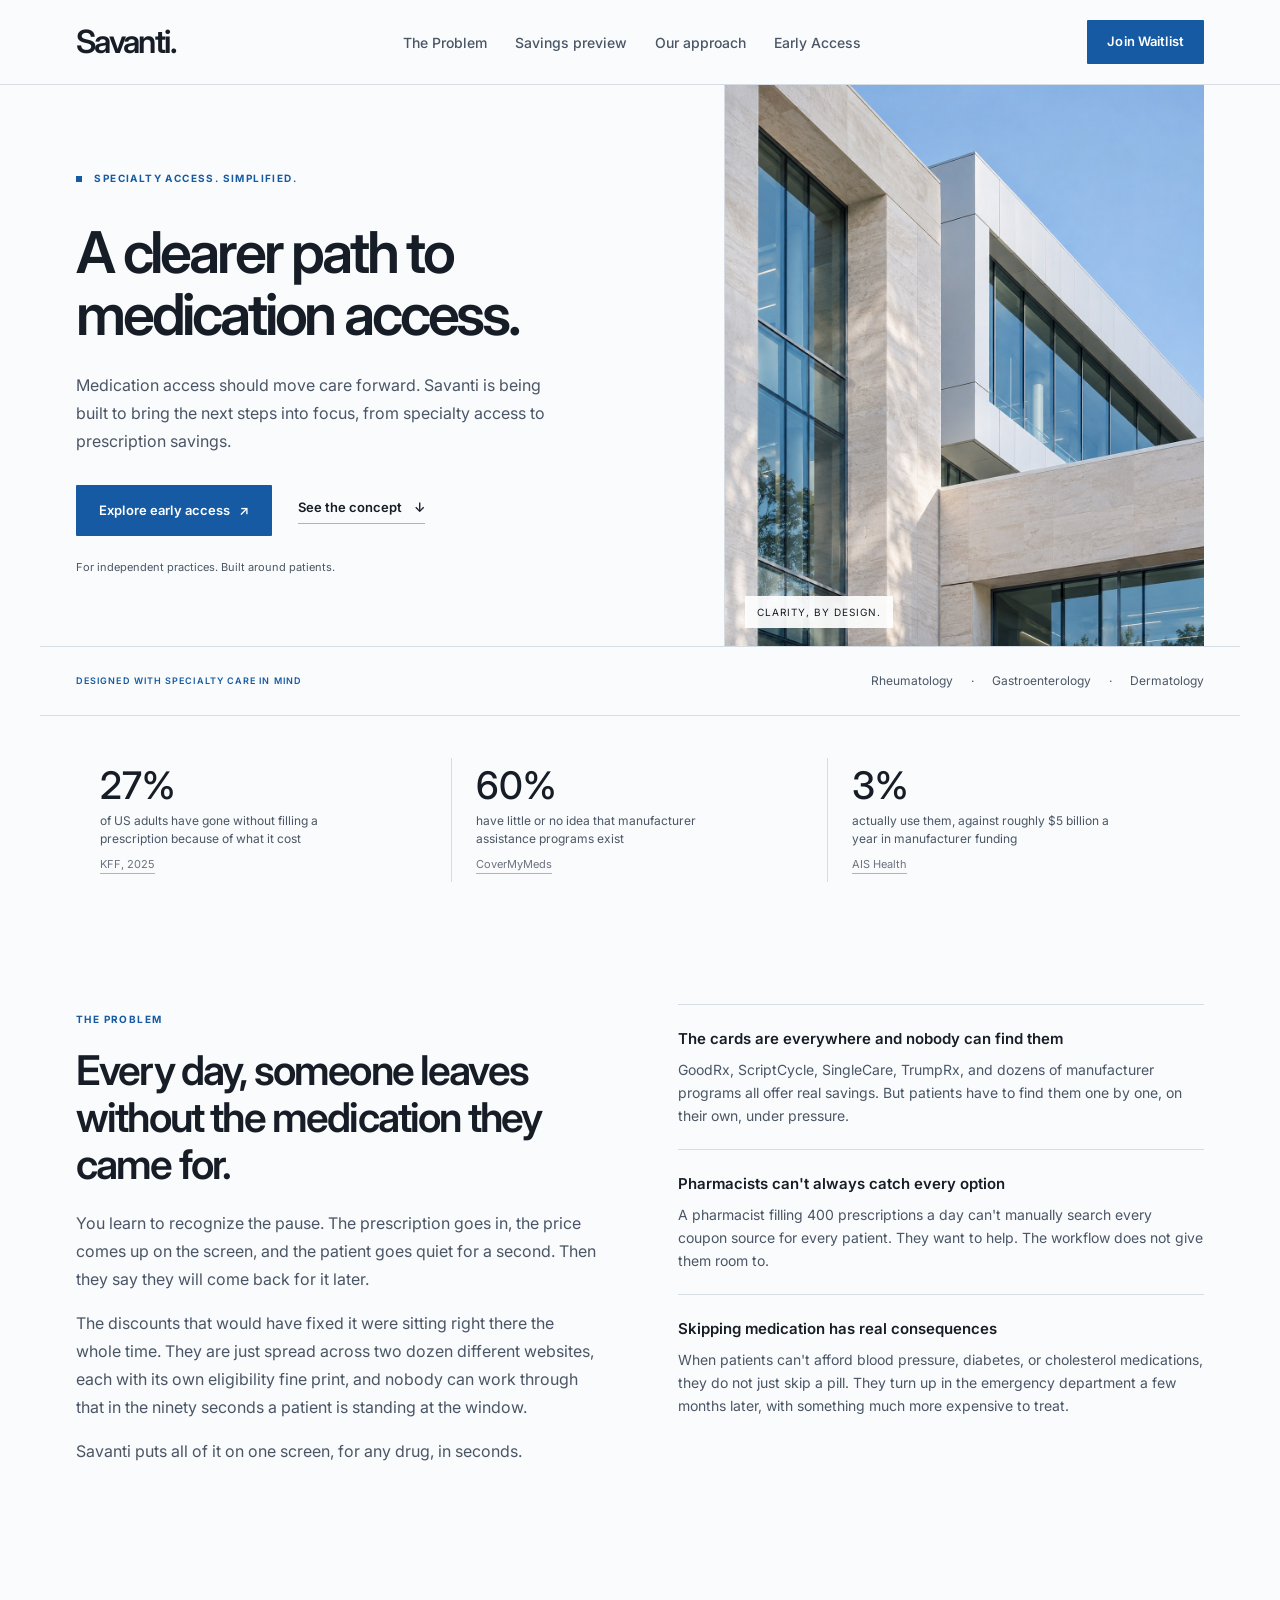
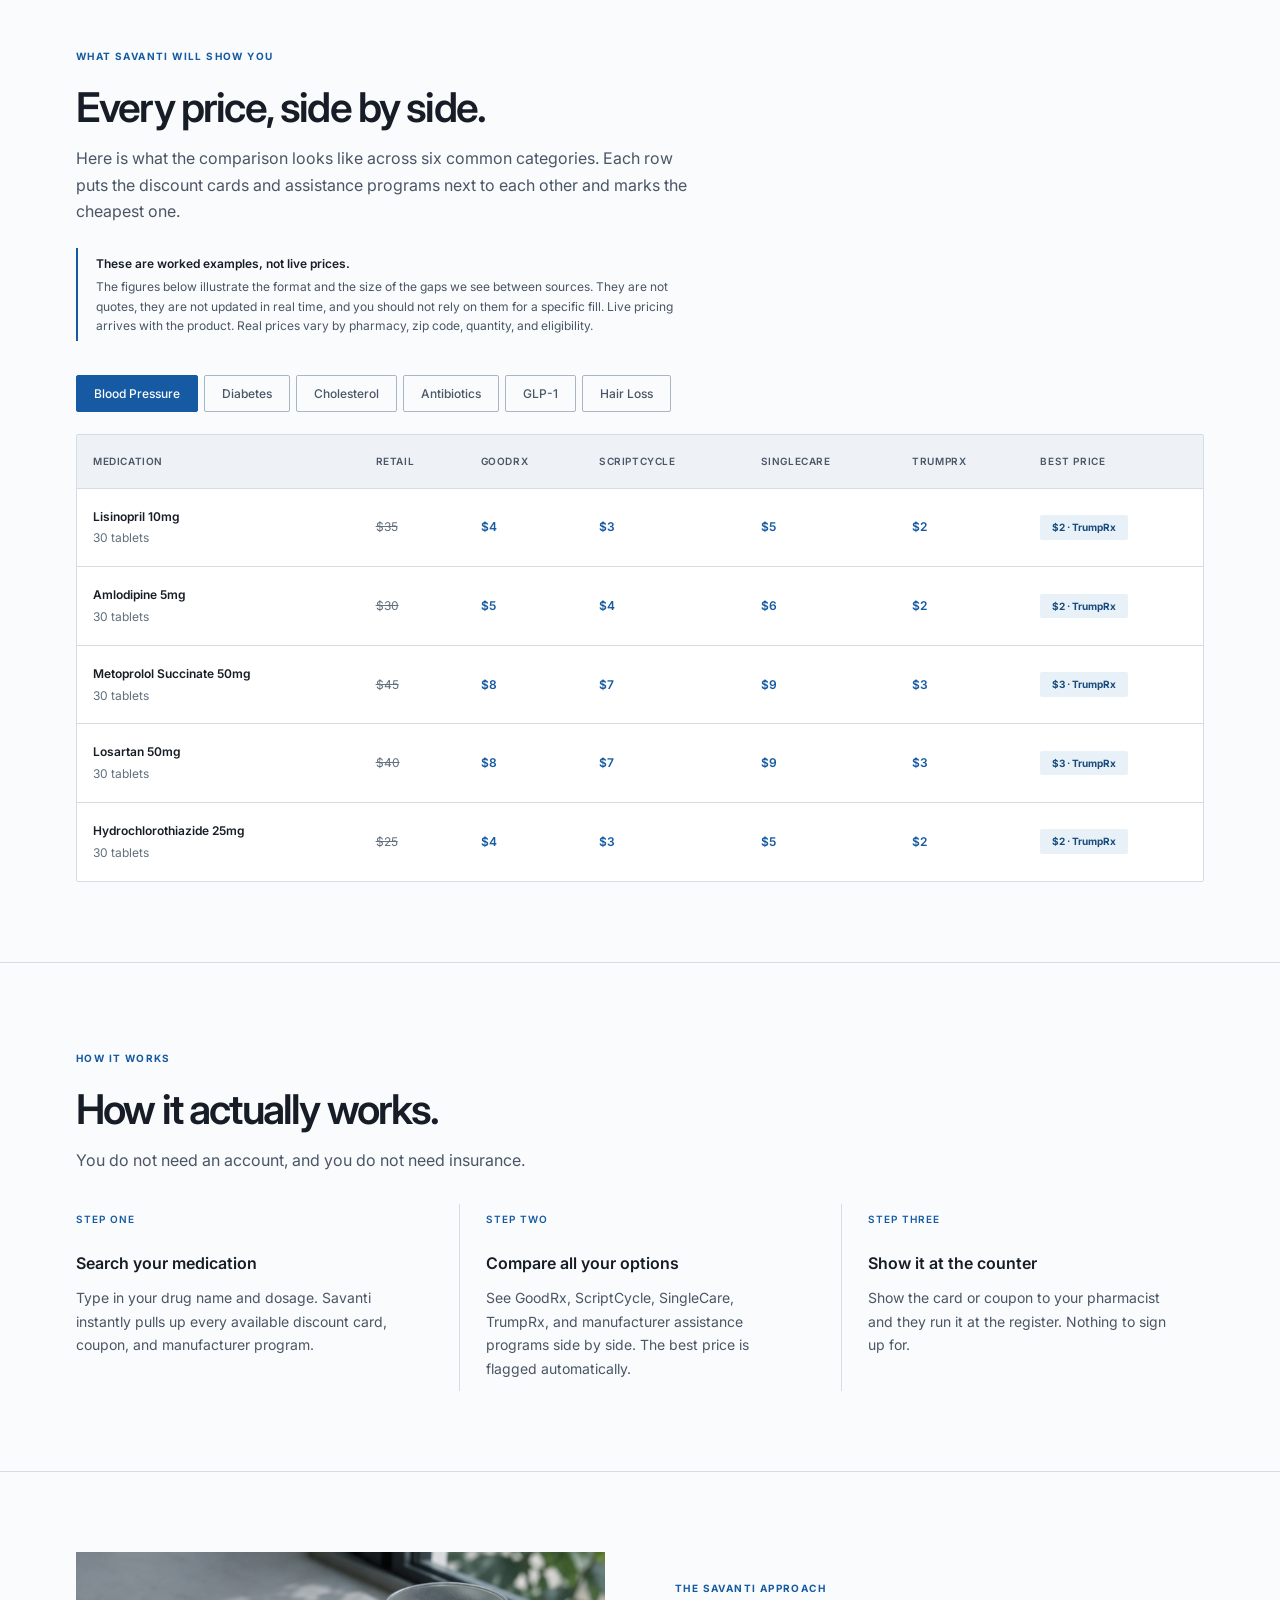
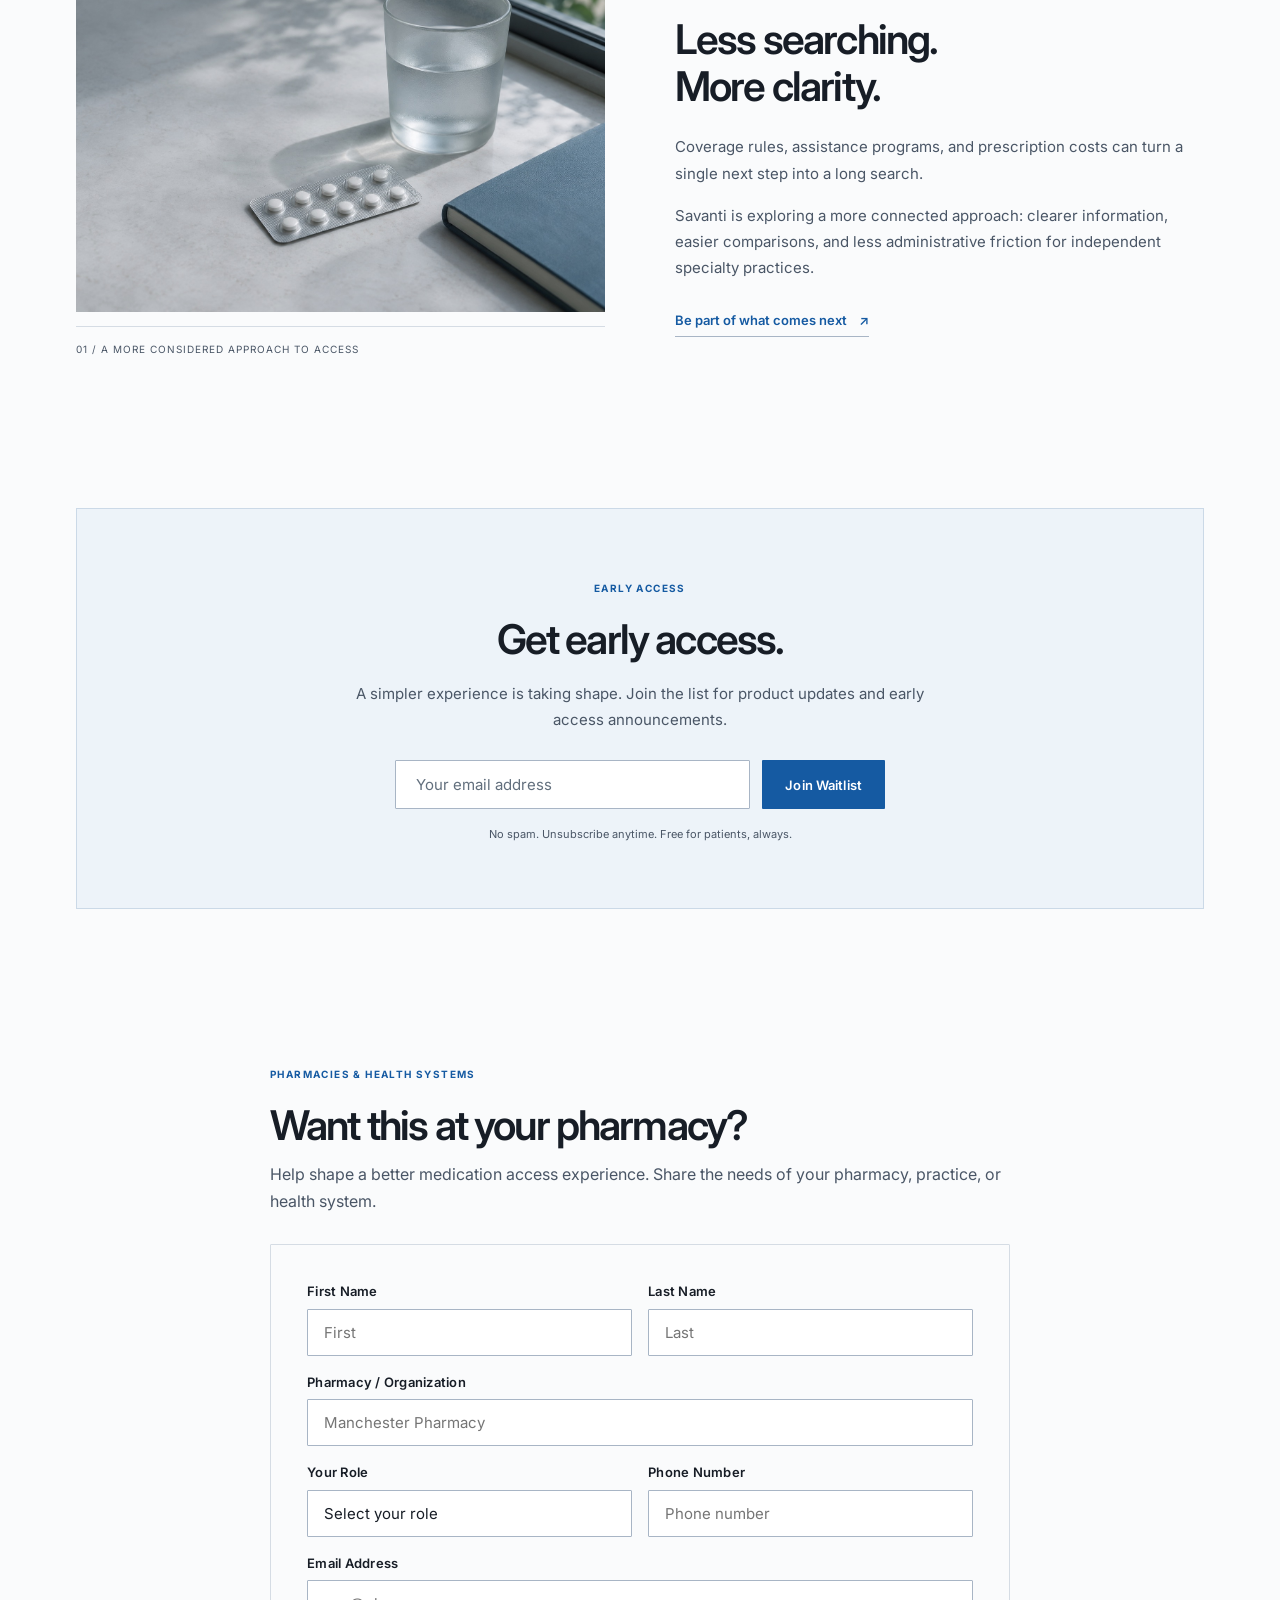
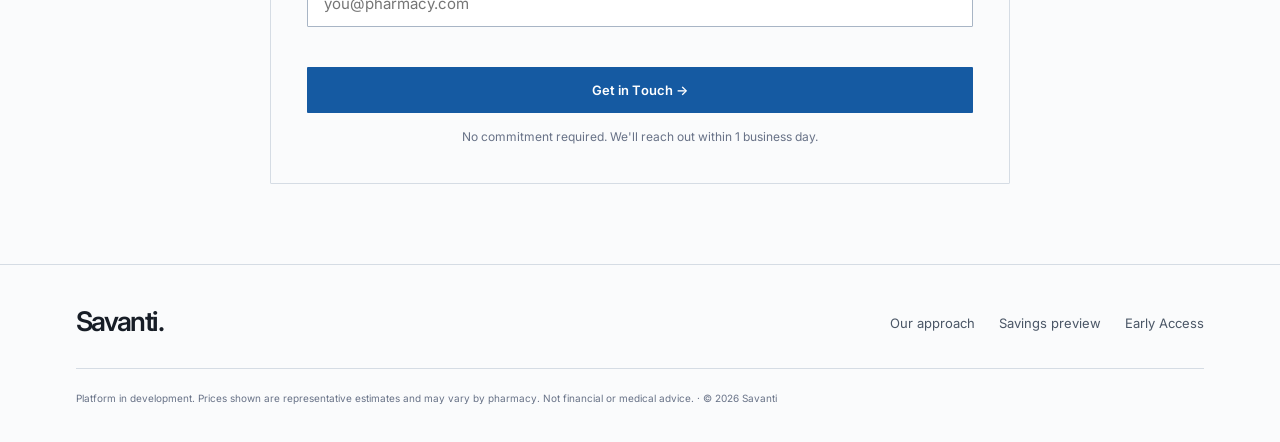
==== commit 4bd8966c: "Apply clinical editorial design with healthcare imagery" ====
--- a/index.html
+++ b/index.html
@@ -8,7 +8,7 @@
   <link rel="icon" type="image/svg+xml" href="favicon.svg" />
   <link rel="preconnect" href="https://fonts.googleapis.com" />
   <link rel="preconnect" href="https://fonts.gstatic.com" crossorigin />
-  <link href="https://fonts.googleapis.com/css2?family=Playfair+Display:ital,wght@0,400;0,500;0,600;0,700;1,400;1,500&family=Inter:wght@400;500;600&display=swap" rel="stylesheet" />
+  <link href="https://fonts.googleapis.com/css2?family=Inter:wght@400;500;600;700&display=swap" rel="stylesheet" />
 
   <style>
     :root {
@@ -432,6 +432,20 @@
     @media(max-width:768px) {.container {padding-inline:24px}.nav-inner {height:72px}.nav-logo {font-size:28px}.nav-links {display:none}.hero {padding-top:52px}.hero-grid {grid-template-columns:1fr;gap:24px}.hero h1 {font-size:64px;max-width:550px}.hero-sub {max-width:520px}.access-visual {max-width:460px;width:100%;margin:0 auto;padding:20px 10px 35px}.orbit {display:none}.visual-card {transform:rotate(-1deg)}.floating-note {right:0;bottom:12px}.specialty-line {margin-top:28px;text-align:center}.specialty-line>div {font-size:10px}.specialty-line i {margin:0 6px}.stats-grid {grid-template-columns:repeat(3,1fr)}.stat-item {border-bottom:0;border-right:1px solid var(--line);padding:8px 12px}.stat-number {font-size:32px}.stat-label {font-size:10px}.stat-src {font-size:9px}.problem,.hub,.how,.about,#partner {padding:50px 0}.problem-inner,.about-inner {grid-template-columns:1fr;gap:30px}.about-inner {padding-top:40px}.steps-grid {grid-template-columns:1fr;gap:14px}.step-number {margin-bottom:14px}.waitlist {padding:40px 16px}.waitlist>.container {padding:45px 24px}.waitlist-form {flex-direction:column}.footer-inner {justify-content:space-between;text-align:left}.footer-copy {text-align:left}.partner-form {padding:24px}.hero-note {font-size:10px}}
     @media(max-width:390px) {.hero h1 {font-size:53px}.hero-actions {gap:18px}.specialty-line>div {font-size:9px}.concept-tag {font-size:7px}.visual-card {padding:20px}.stats-grid {grid-template-columns:1fr}.stat-item {border-right:0;border-bottom:1px solid var(--line);padding:20px}.stat-label {font-size:12px}.footer-links {gap:12px;flex-wrap:wrap}.footer-links a {font-size:11px}}
     @media(prefers-reduced-motion:reduce) {html {scroll-behavior:auto}*,*::before,*::after {animation:none!important;transition:none!important}}
+
+/* Clinical editorial */
+:root {--paper:#FAFBFC;--paper-alt:#F0F3F6;--paper-deep:#E8EDF2;--ink:#171D26;--ink-soft:#4A5666;--ink-dim:#626F7D;--navy:#155AA2;--navy-hover:#104A87;--brass:#155AA2;--brass-hover:#155AA2;--brass-soft:#E6EFF8;--burgundy:#155AA2;--burgundy-mid:#155AA2;--burgundy-soft:#EAF1F8;--font-serif:'Inter',system-ui,sans-serif;--line:#D5DCE4;--line-strong:#A8B5C5}
+body {background:#FAFBFC}.nav-logo,.footer-logo {font-family:var(--font-sans);font-weight:600;letter-spacing:-1.7px}.nav-logo span,.footer-logo span {color:var(--ink)}
+nav {background:rgba(250,251,252,.97)}.nav-inner {height:84px}.btn {border-radius:1px;background:var(--navy);color:white}.btn:hover {transform:none}.label {color:var(--navy);font-weight:700;letter-spacing:.14em}.status-dot {background:var(--navy);border-radius:0}
+.hero {padding:0}.hero-grid {grid-template-columns:1.35fr 1fr;gap:0;align-items:stretch;border-bottom:1px solid var(--line)}.hero-inner {padding:78px 55px 70px 0;align-self:center}.hero h1 {font-family:var(--font-sans);font-weight:600;font-size:clamp(42px,4.5vw,64px);letter-spacing:-.055em;line-height:1.08;margin:14px 0 26px}.hero-sub {font-size:16px;line-height:1.75;max-width:470px}.hero-note {font-size:11px}.clinical-hero-image {margin:0;border-left:1px solid var(--line);position:relative;min-height:550px;overflow:hidden}.clinical-hero-image img {width:100%;height:100%;position:absolute;inset:0;object-fit:cover}.clinical-hero-image figcaption {position:absolute;bottom:18px;left:20px;font-size:10px;letter-spacing:.1em;text-transform:uppercase;color:var(--ink);background:#ffffffeb;padding:8px 12px}.specialty-line {margin-top:0;border-top:0;padding-block:24px;border-bottom:1px solid var(--line)}.specialty-line>span {color:var(--navy);font-weight:600}
+.hero-pills {display:none}.stats-strip {padding:42px 0}.stat-number {font-weight:500;font-size:38px;color:var(--ink)}.stat-item {text-align:left}.stat-label {margin:0;max-width:270px}.problem-text h2,.hub-header h2,.how-header h2,.about h2,.partner-header h2,.waitlist h2 {font-weight:600;letter-spacing:-.045em;line-height:1.15;font-size:clamp(30px,3.2vw,43px)}h2 em {font-style:normal!important;color:inherit!important}.problem-inner {align-items:start}.problem-card {background:transparent;border:0;border-top:1px solid var(--line);border-radius:0;padding:22px 0}.problem-card::before {display:none}.problem-cards {gap:0}.problem-card-title {font-weight:600}.hub-header,.how-header {text-align:left;max-width:none}.hub-header>p {margin:0;max-width:620px}.hub-warning {margin:24px 0 0;border-left:2px solid var(--navy)}.tab-bar {justify-content:flex-start}.tab-btn,.price-table-wrap,.best-badge {border-radius:2px}.price-table-wrap {box-shadow:none}.best-badge {background:#E8F0F8;color:#194C7D}.tab-btn {background:transparent}.tab-btn.active {background:var(--navy)}thead tr,th {background:#EEF2F6}
+.how {border-top:1px solid var(--line);border-bottom:1px solid var(--line)}.how-header {margin-bottom:30px}.step-card {border:0;border-left:1px solid var(--line);border-radius:0;padding:10px 26px}.step-card:first-child {border-left:0;padding-left:0}.step-number {color:var(--navy)}.step-title {font-weight:600}
+.editorial-about {display:grid;grid-template-columns:1fr 1fr;gap:70px;align-items:center}.editorial-photo {margin:0}.editorial-photo img {display:block;width:100%;height:360px;object-fit:cover}.editorial-photo figcaption {border-top:1px solid var(--line);padding-top:14px;margin-top:14px;font-size:10px;text-transform:uppercase;letter-spacing:.1em;color:var(--ink-soft)}.about-right h2 {margin-bottom:24px}.about-right .text-link {margin-top:12px;color:var(--navy)}
+.waitlist>.container {background:#EDF3F9;border:1px solid #CBD9E7;border-radius:0}.waitlist h2 {color:var(--ink)}.waitlist .label {color:var(--navy)}.waitlist p {color:var(--ink-soft)}.waitlist .btn-sky {background:var(--navy);color:white}.waitlist-form input {border-radius:1px}.waitlist .waitlist-note {color:var(--ink-soft)}.partner-header {text-align:left}.partner-form,.form-group input,.form-group select {border-radius:1px}.partner-form {background:transparent}.form-group input,.form-group select {background:white}.footer-logo {font-size:27px}.footer-copy {line-height:1.8}
+@media(max-width:1000px){.hero-inner {padding:55px 32px 55px 0}.hero h1 {font-size:48px}.clinical-hero-image {min-height:510px}.editorial-about {gap:35px}.hero-actions {gap:18px}}
+@media(max-width:768px){.nav-inner {height:72px}.hero-grid {grid-template-columns:1fr;padding:0}.hero-inner {padding:48px 24px 38px}.hero h1 {font-size:46px;max-width:540px}.hero h1 br {display:none}.clinical-hero-image {border-left:0;border-top:1px solid var(--line);height:280px;min-height:0}.clinical-hero-image img {object-position:center 43%}.specialty-line {padding-block:22px}.stats-grid {grid-template-columns:1fr}.stat-item {display:grid;grid-template-columns:76px 1fr;gap:14px;padding:20px 0;border-right:0;border-bottom:1px solid var(--line)}.stat-label {font-size:12px;max-width:none}.stat-src {font-size:10px}.stat-number {font-size:34px}.stats-strip {padding:10px 0 24px}.problem-inner {gap:24px}.editorial-about {grid-template-columns:1fr;gap:32px}.editorial-photo img {height:260px}.step-card,.step-card:first-child {border-left:0;border-top:1px solid var(--line);padding:22px 0}.steps-grid {gap:0}.waitlist {padding:30px 16px}.waitlist>.container {padding:40px 24px}.waitlist h2 {font-size:34px}.hero-sub {font-size:15px}}
+@media(max-width:390px){.hero h1 {font-size:41px}.hero-actions {align-items:flex-start}.hero-note {font-size:10px}}
+
   </style>
 </head>
 <body>
@@ -458,8 +472,8 @@
   <section class="hero" aria-labelledby="hero-title">
     <div class="container hero-grid">
       <div class="hero-inner">
-        <div class="label"><span class="status-dot"></span> A clearer path to care</div>
-        <h1 id="hero-title">Less friction.<br>More <em>possibility.</em></h1>
+        <div class="label"><span class="status-dot"></span> Specialty access. Simplified.</div>
+        <h1 id="hero-title">A clearer path to <br>medication access.</h1>
         <p class="hero-sub">Medication access should move care forward. Savanti is being built to bring the next steps into focus, from specialty access to prescription savings.</p>
         <div class="hero-actions">
           <a href="#waitlist" class="btn btn-sky">Explore early access <span aria-hidden="true">↗</span></a>
@@ -467,18 +481,7 @@
         </div>
         <p class="hero-note">For independent practices. Built around patients.</p>
       </div>
-      <div class="access-visual" aria-label="Illustration of the planned medication access workflow, not a live patient record">
-        <div class="orbit orbit-one"></div><div class="orbit orbit-two"></div>
-        <div class="visual-card">
-          <div class="visual-top"><span class="mini-logo">Savanti.</span><span class="concept-tag">CONCEPT PREVIEW</span></div>
-          <p class="visual-eyebrow">MEDICATION ACCESS</p><h2>A little more clarity.<br>At every step.</h2>
-          <div class="journey-row"><span class="journey-icon">01</span><div><strong>Understand coverage</strong><span>Benefits &amp; eligibility</span></div><span class="journey-arrow" aria-hidden="true">↗</span></div>
-          <div class="journey-row"><span class="journey-icon">02</span><div><strong>Find a path forward</strong><span>Authorization &amp; assistance</span></div><span class="journey-arrow" aria-hidden="true">↗</span></div>
-          <div class="journey-row"><span class="journey-icon">03</span><div><strong>Compare the options</strong><span>Prescription savings, together</span></div><span class="journey-arrow" aria-hidden="true">↗</span></div>
-          <div class="visual-bottom"><span class="status-dot"></span> Thoughtfully designed. Currently in development.</div>
-        </div>
-        <div class="floating-note"><span aria-hidden="true">✦</span> Less searching. More clarity.</div>
-      </div>
+      <figure class="clinical-hero-image"><img src="images/architecture.jpg" alt="White architectural facade and blue glass beneath a clear sky" width="1122" height="1402" fetchpriority="high"><figcaption>Clarity, by design.</figcaption></figure>
     </div>
     <div class="container specialty-line"><span>DESIGNED WITH SPECIALTY CARE IN MIND</span><div>Rheumatology <i>·</i> Gastroenterology <i>·</i> Dermatology</div></div>
   </section>
@@ -958,9 +961,9 @@
   </section>
 
   <section class="about" id="about">
-    <div class="container about-inner">
-      <div><div class="label">The Savanti approach</div><h2>Care is personal.<br>Access should be <em>simpler.</em></h2></div>
-      <div class="about-right"><p>Coverage rules, assistance programs, and prescription costs can turn a single next step into a long search.</p><p>Savanti is exploring a more connected approach: clearer information, easier comparisons, and less administrative friction for independent specialty practices.</p><a href="#waitlist" class="text-link">Be part of what comes next <span aria-hidden="true">↗</span></a></div>
+    <div class="container editorial-about">
+      <figure class="editorial-photo"><img src="images/access-still-life.jpg" alt="Medication blister pack, a glass of water, and a blue notebook beside a window" width="1536" height="1024" loading="lazy"><figcaption>01 / A more considered approach to access</figcaption></figure>
+      <div class="about-right"><div class="label">The Savanti approach</div><h2>Less searching.<br>More clarity.</h2><p>Coverage rules, assistance programs, and prescription costs can turn a single next step into a long search.</p><p>Savanti is exploring a more connected approach: clearer information, easier comparisons, and less administrative friction for independent specialty practices.</p><a href="#waitlist" class="text-link">Be part of what comes next <span aria-hidden="true">↗</span></a></div>
     </div>
   </section>
 
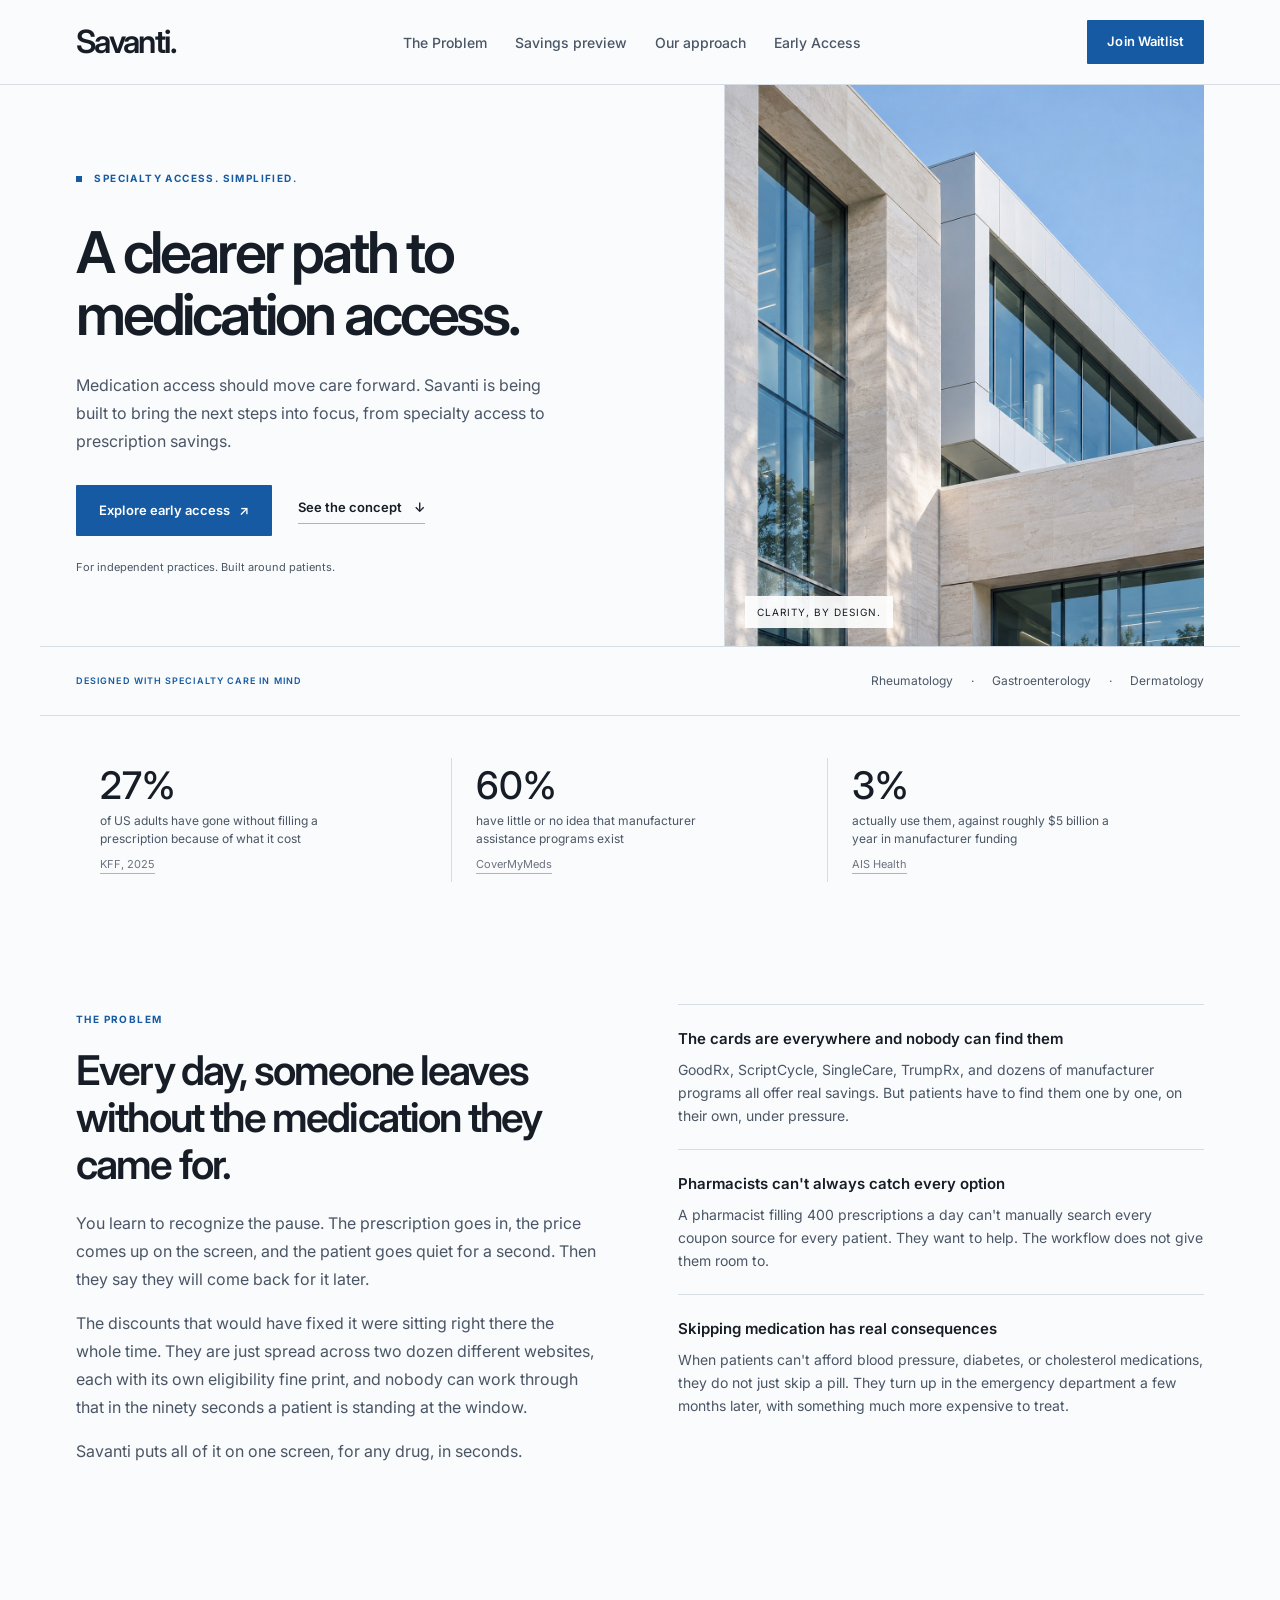
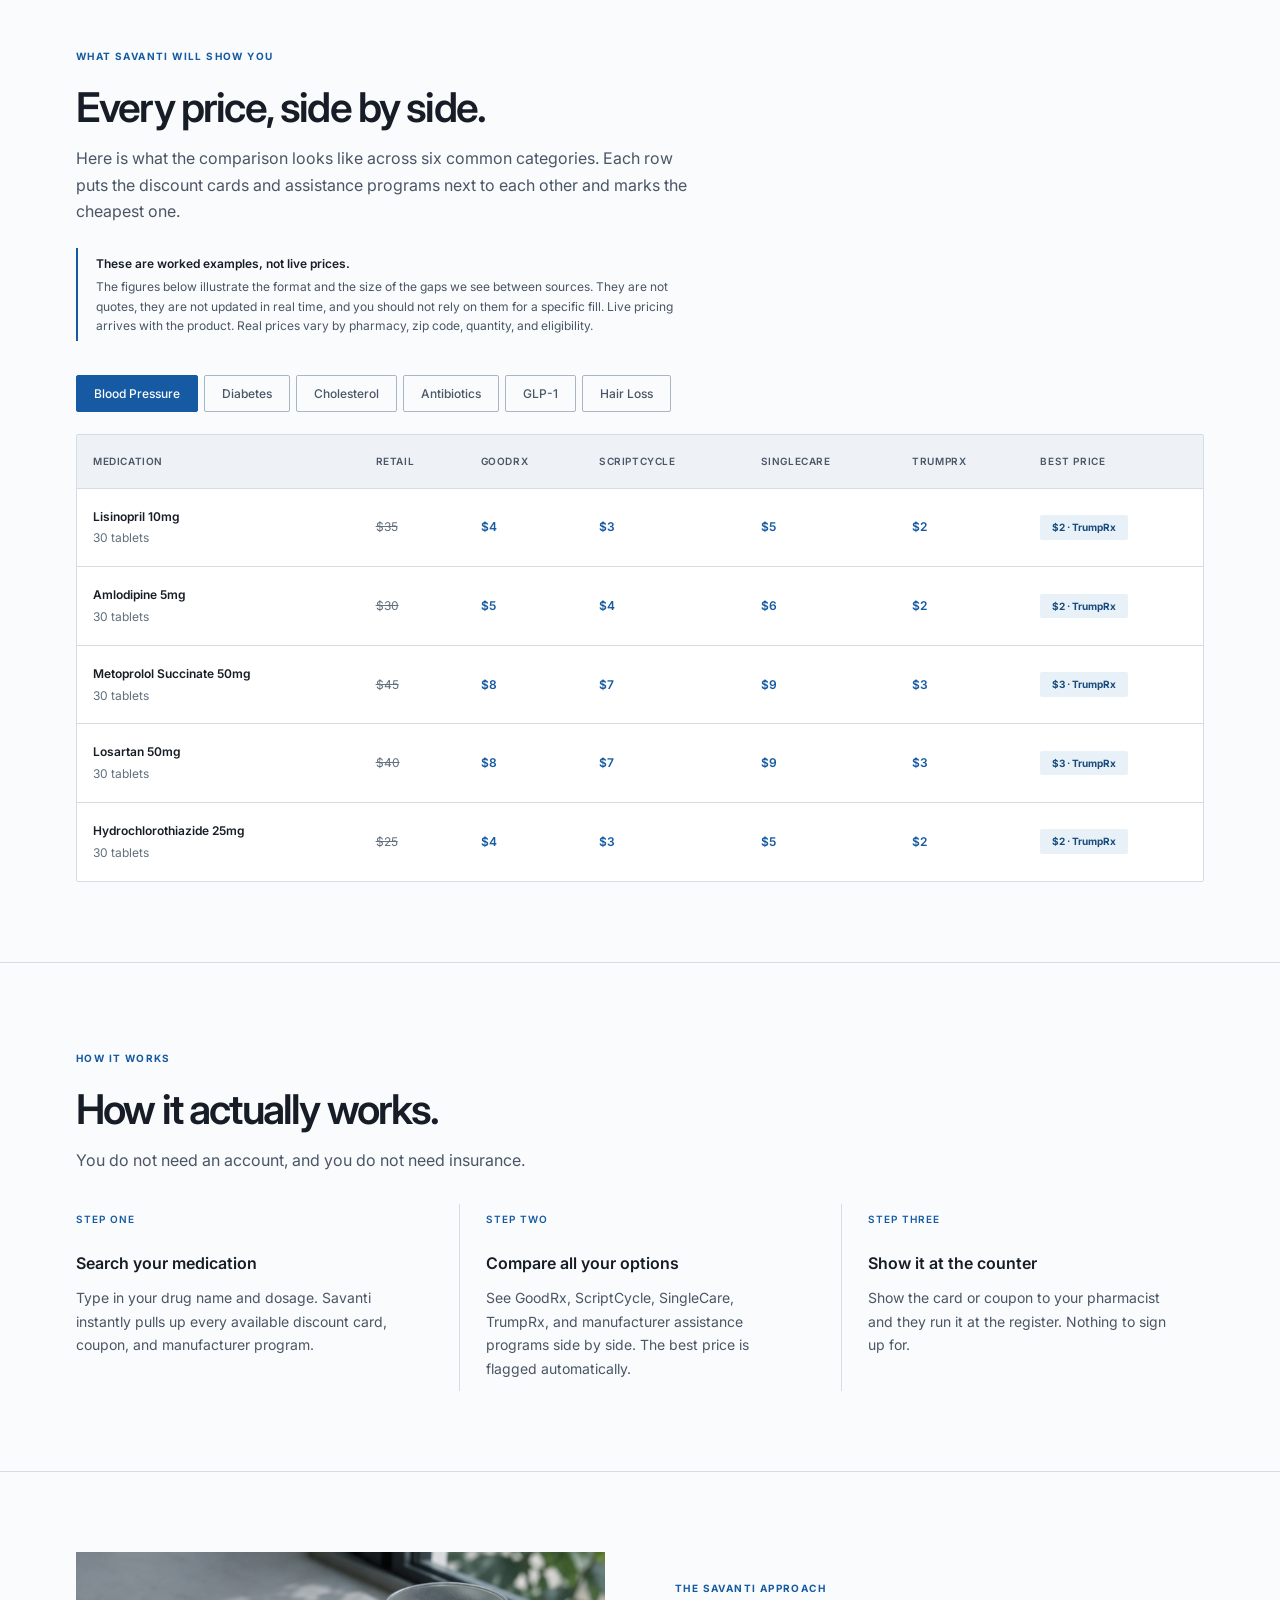
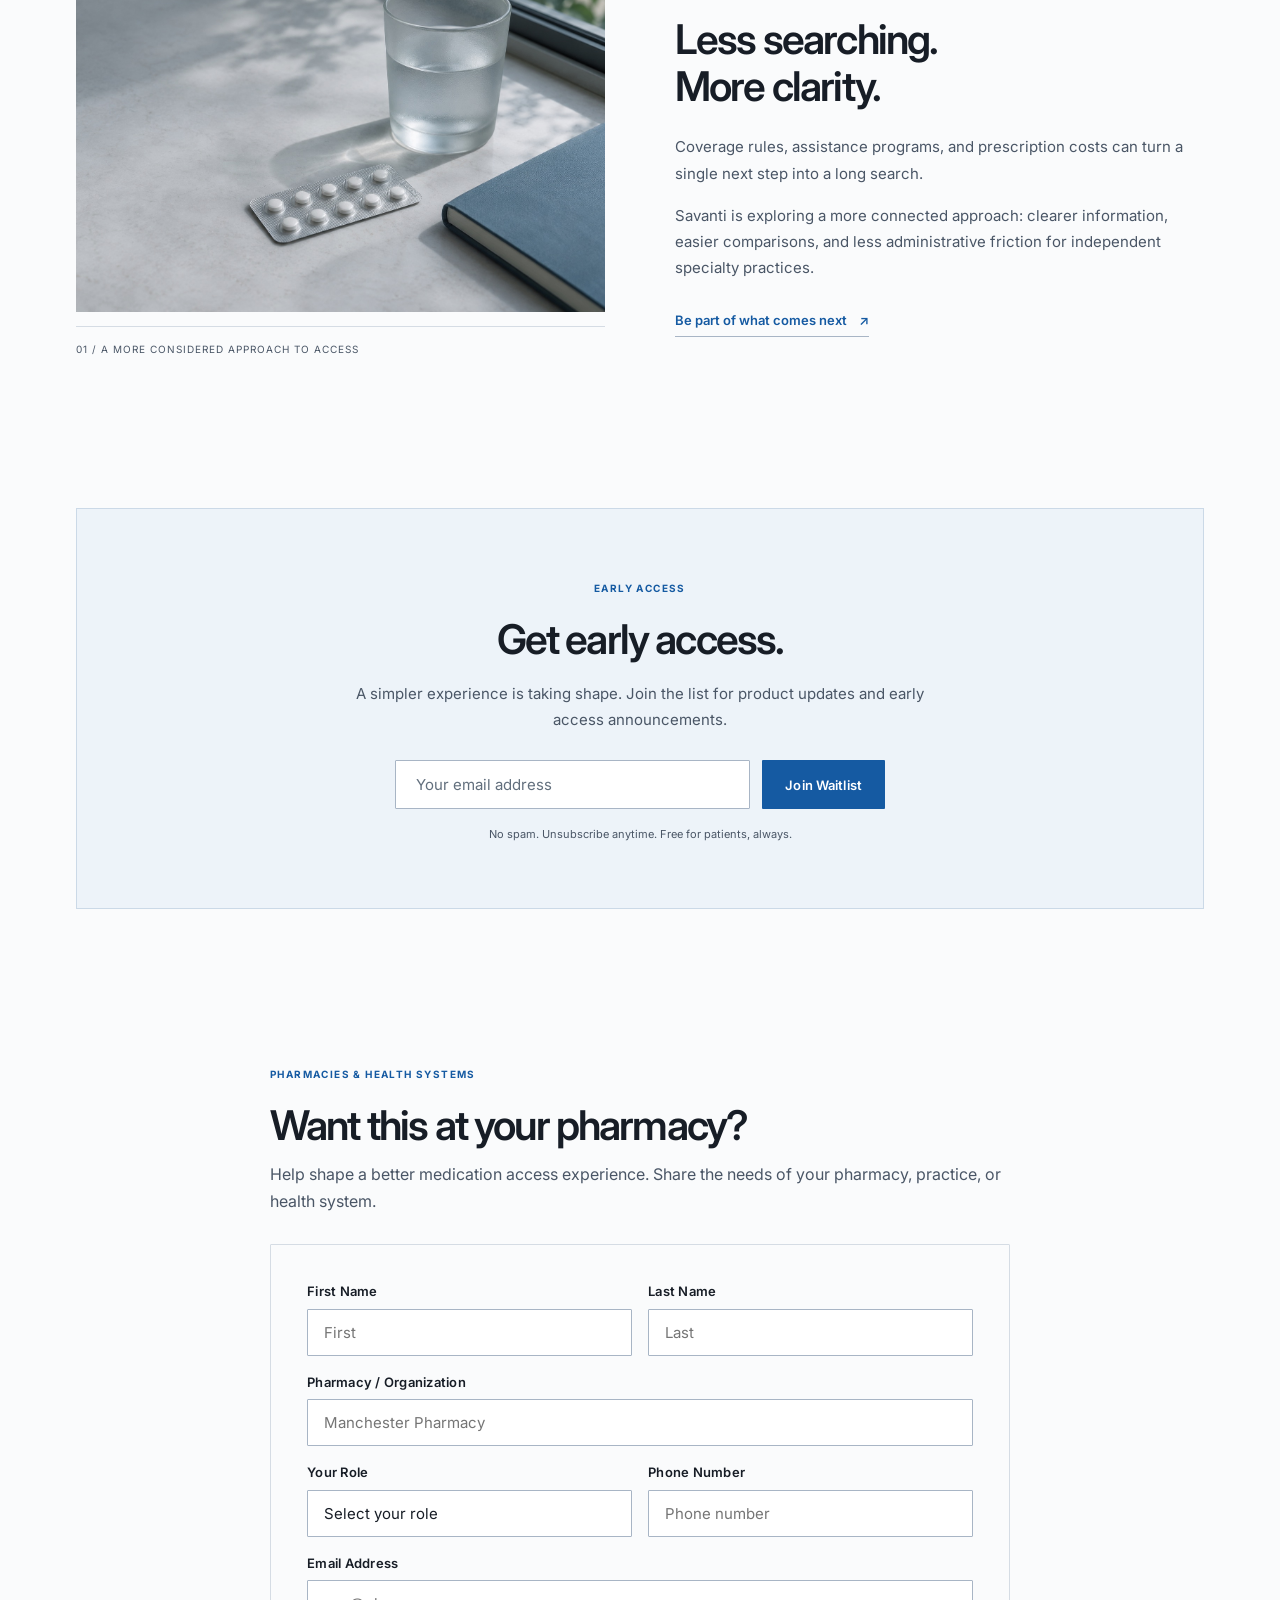
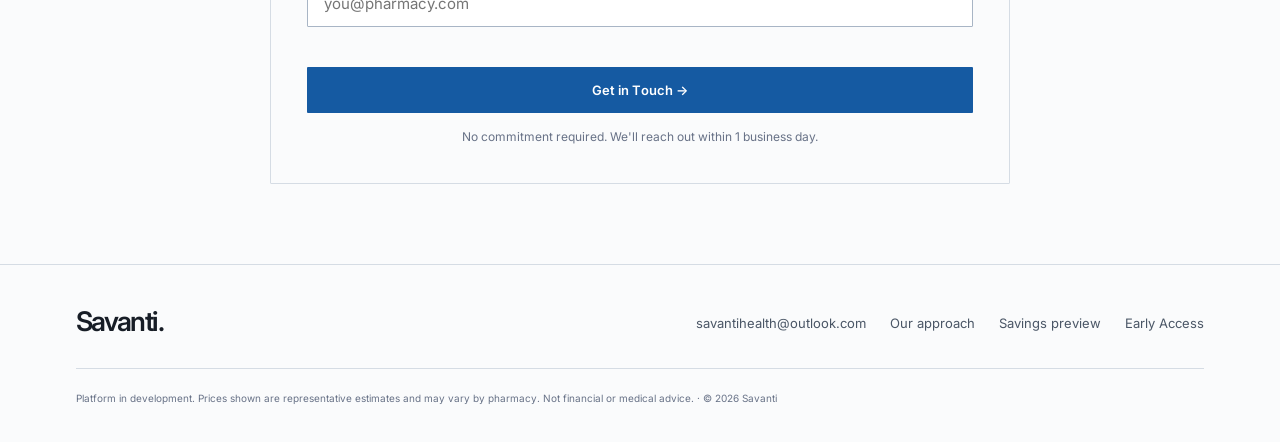
==== commit 4811f81f: "Add Savanti contact email to footer" ====
--- a/index.html
+++ b/index.html
@@ -358,7 +358,7 @@
     .footer-inner { display: flex; align-items: center; justify-content: space-between; flex-wrap: wrap; gap: 16px; }
     .footer-logo { display: inline-flex; align-items: baseline; gap: 1px; font-family: var(--font-serif); font-size: 18px; font-weight: 600; color: var(--white); }
     .footer-logo span { color: var(--brass-soft); }
-    .footer-links { display: flex; gap: 24px; list-style: none; }
+    .footer-links { display: flex; flex-wrap: wrap; gap: 24px; list-style: none; }
     .footer-links a { font-size: 13px; color: rgba(255,255,255,0.6); transition: color 0.15s; }
     .footer-links a:hover { color: var(--white); }
     .footer-copy { font-size: 12px; width: 100%; text-align: center; margin-top: 8px; color: rgba(255,255,255,0.4); }
@@ -1048,7 +1048,7 @@
     <div class="container">
       <div class="footer-inner">
         <div class="footer-logo">Savanti<span>.</span></div>
-        <ul class="footer-links"><li><a href="#about">Our approach</a></li><li><a href="#hub">Savings preview</a></li>
+        <ul class="footer-links"><li><a href="mailto:savantihealth@outlook.com">savantihealth@outlook.com</a></li><li><a href="#about">Our approach</a></li><li><a href="#hub">Savings preview</a></li>
           <li><a href="#waitlist">Early Access</a></li>
         </ul>
         <div class="footer-copy">Platform in development. Prices shown are representative estimates and may vary by pharmacy. Not financial or medical advice. · © 2026 Savanti</div>
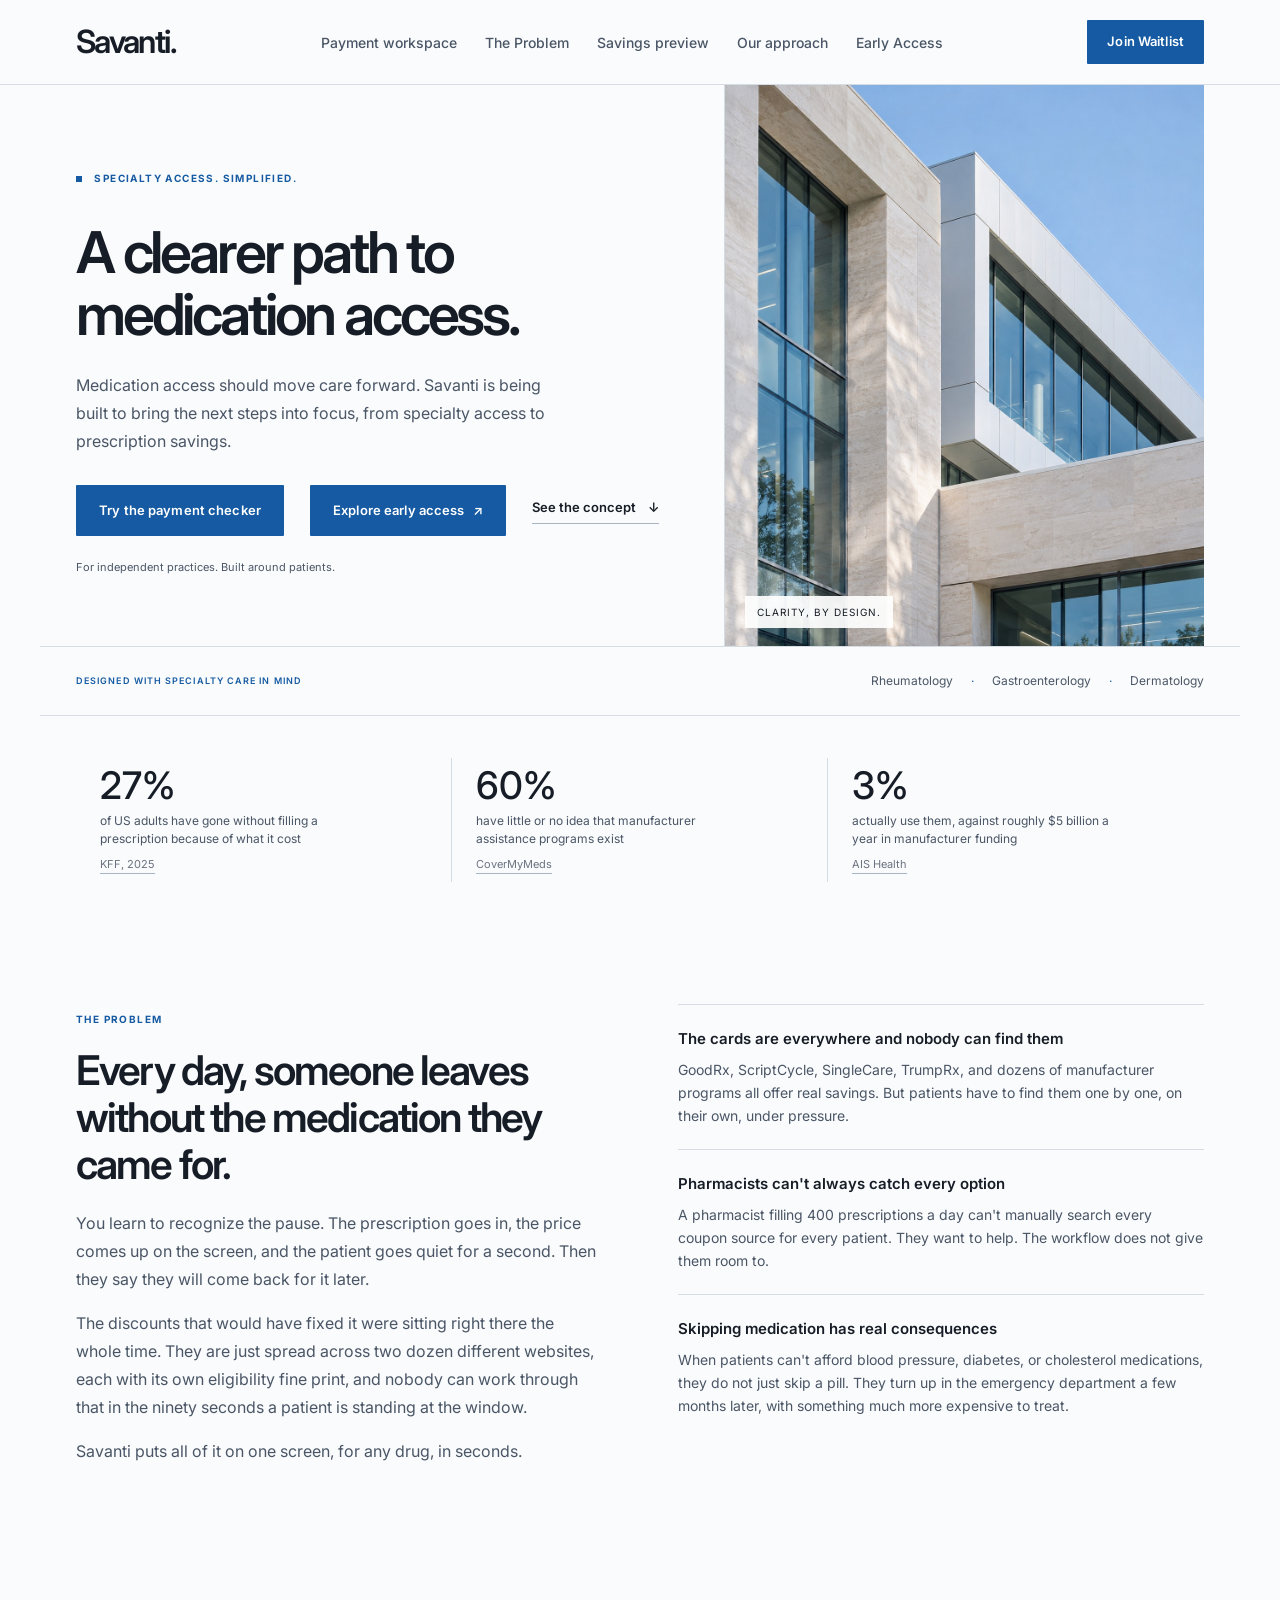
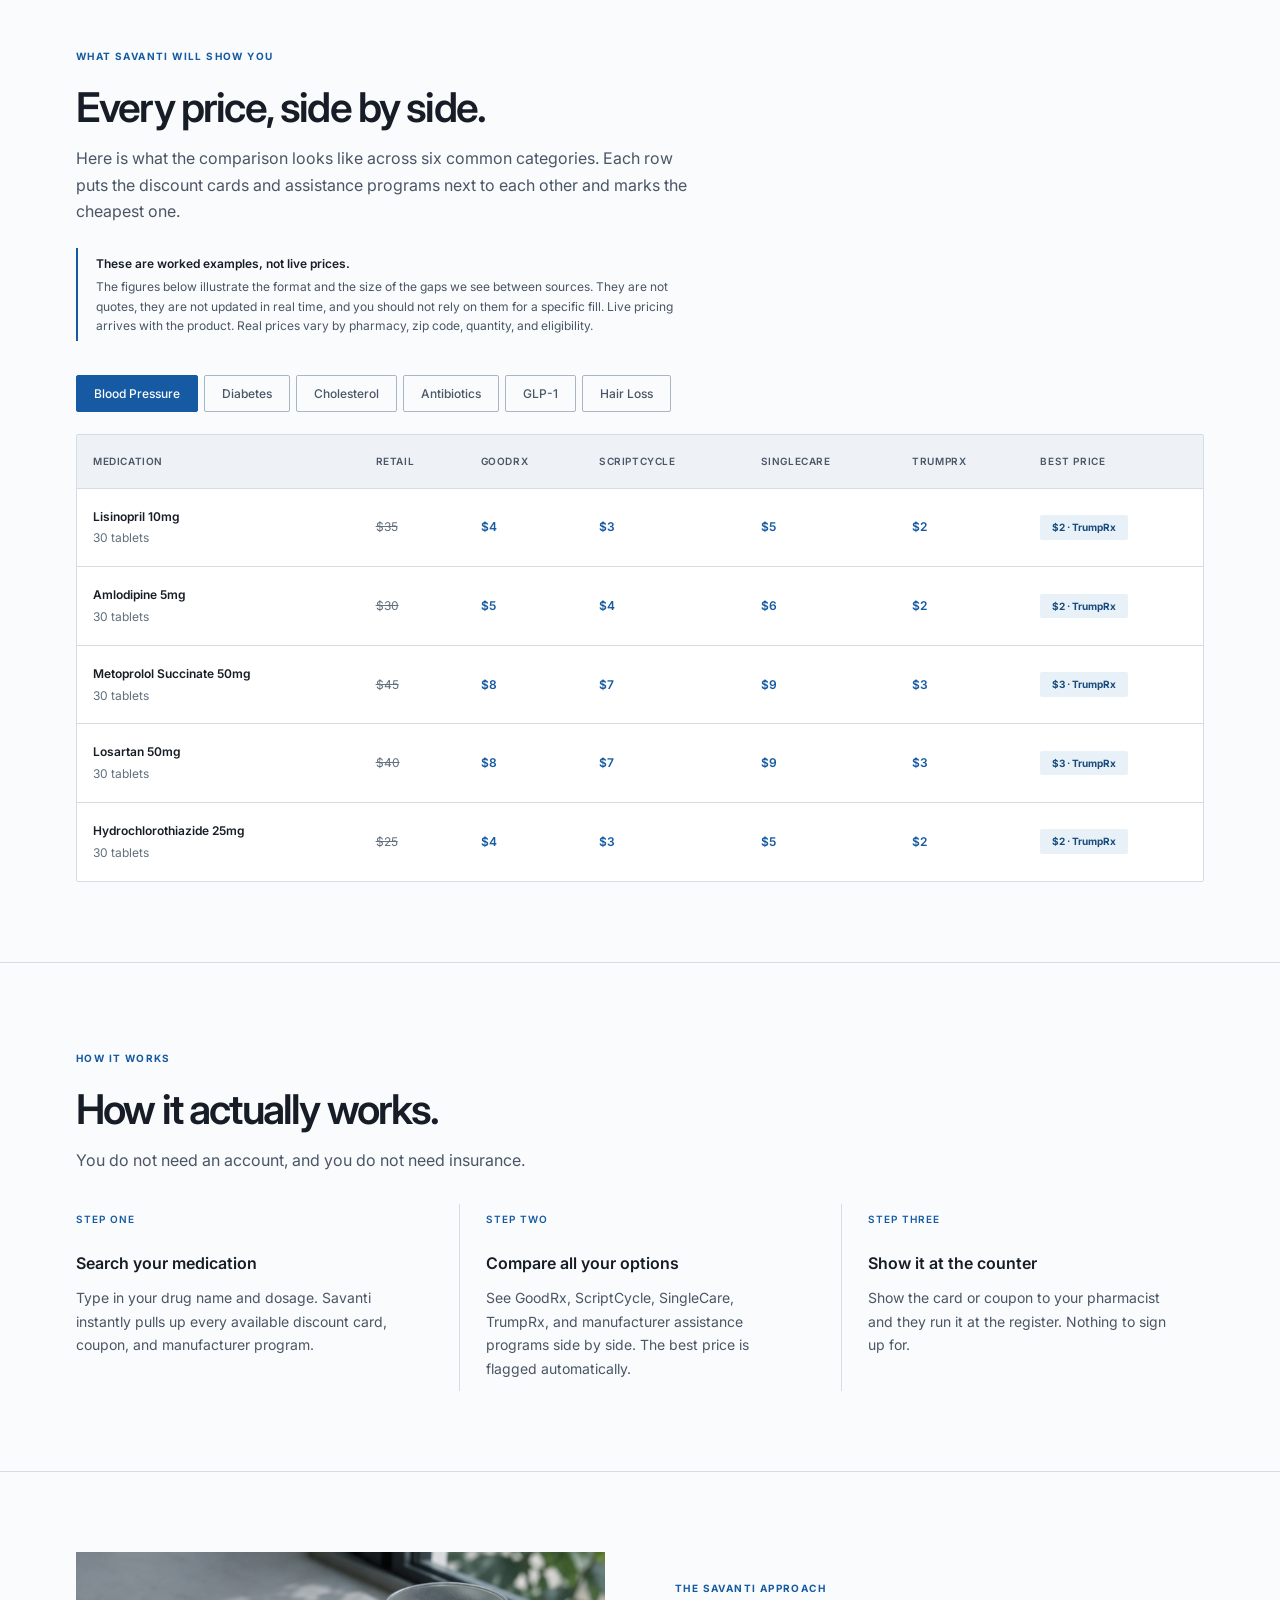
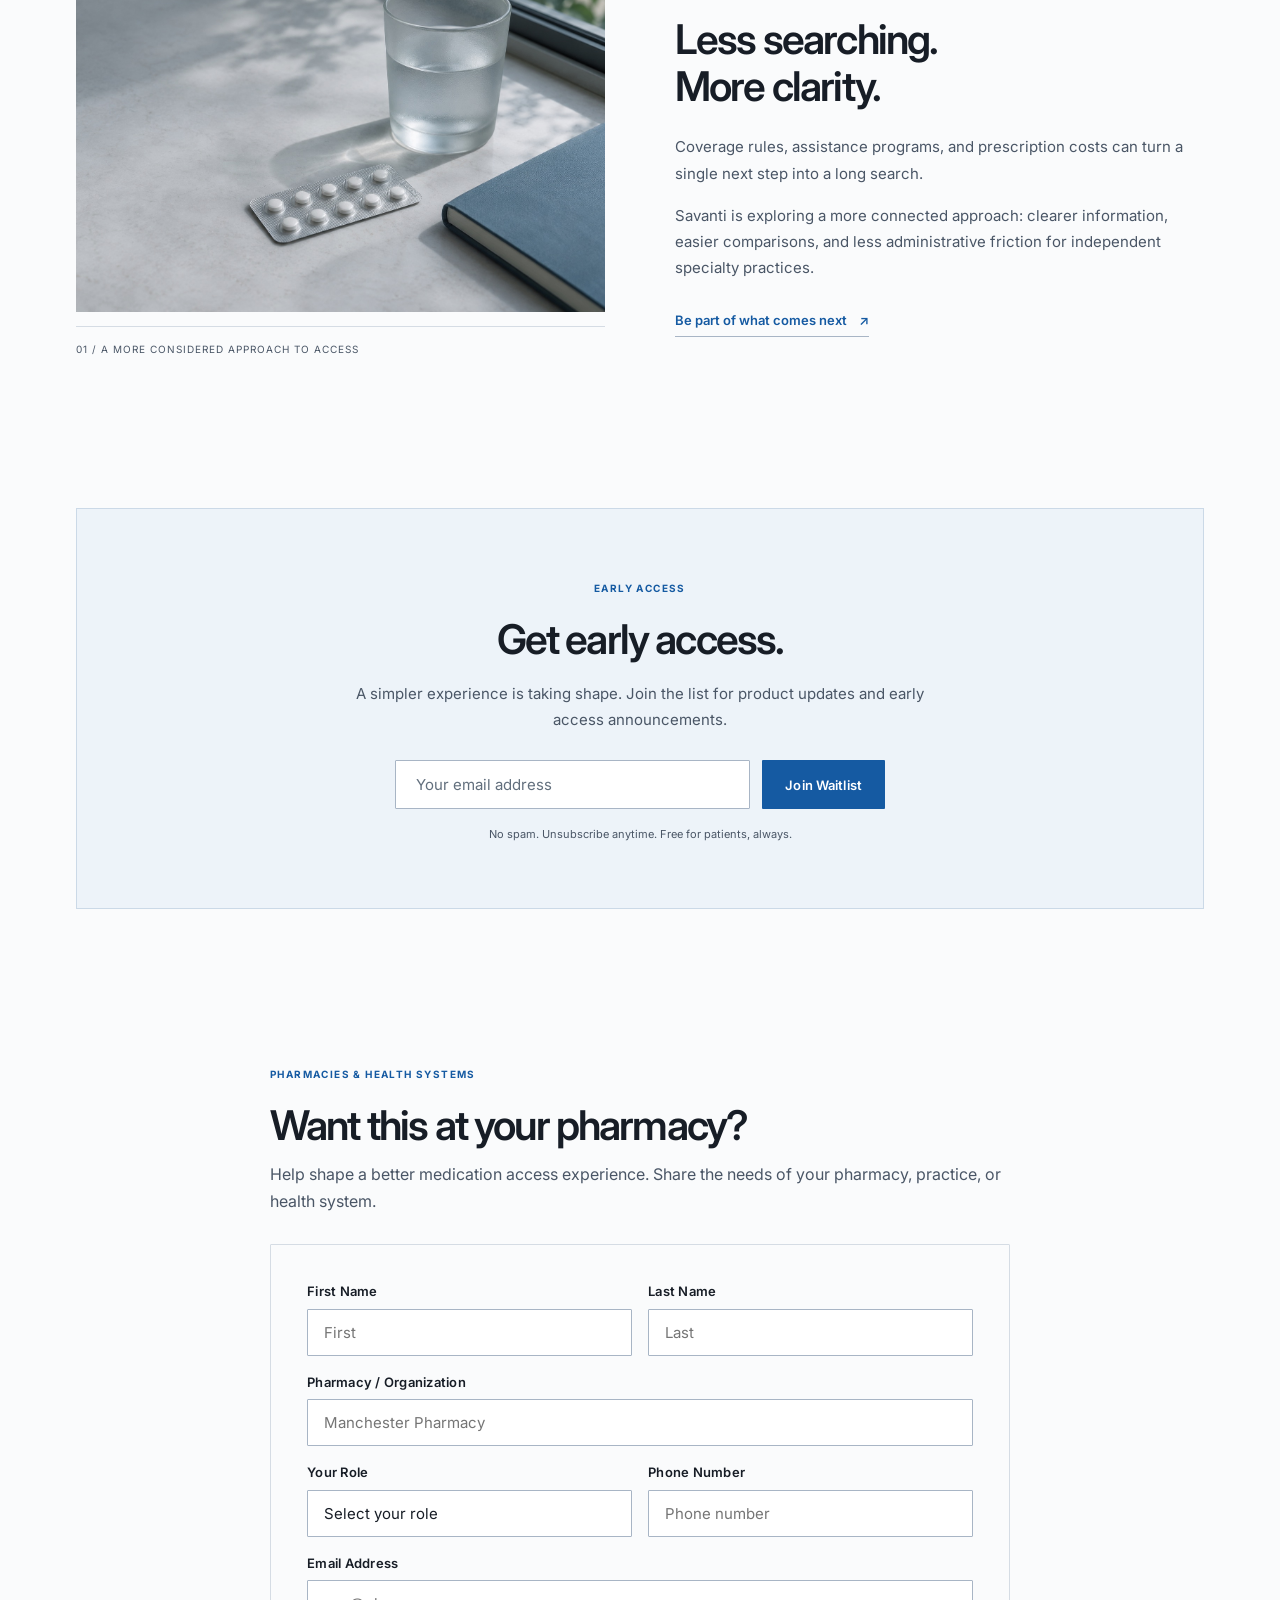
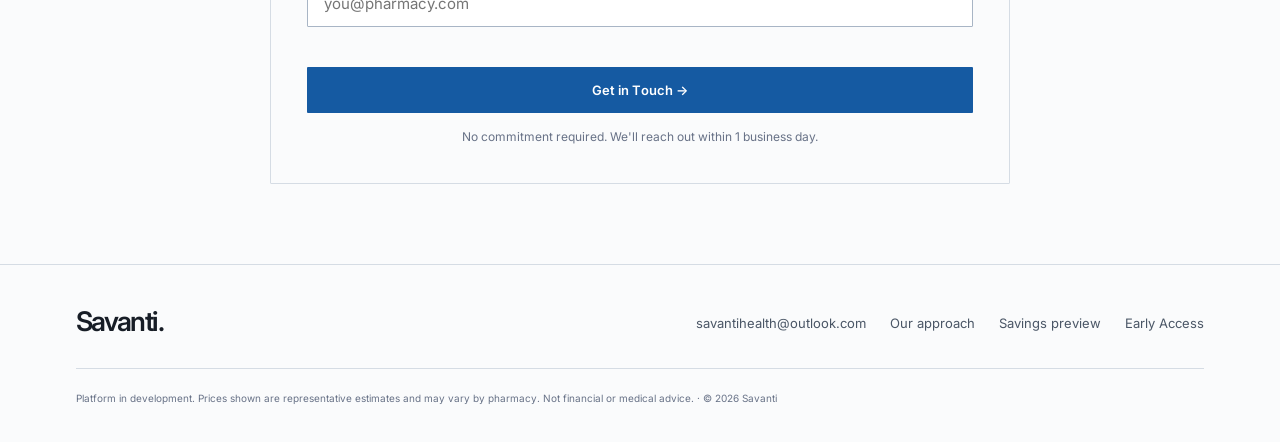
==== commit 2006a1a3: "Build browser-local pharmacy payment reconciliation prototype" ====
--- a/index.html
+++ b/index.html
@@ -457,6 +457,7 @@
       <div class="nav-inner">
         <a href="#" class="nav-logo">Savanti<span>.</span></a>
         <ul class="nav-links">
+          <li><a href="/payments/">Payment workspace</a></li>
           <li><a href="#problem">The Problem</a></li>
           <li><a href="#hub">Savings preview</a></li>
           <li><a href="#about">Our approach</a></li>
@@ -476,6 +477,7 @@
         <h1 id="hero-title">A clearer path to <br>medication access.</h1>
         <p class="hero-sub">Medication access should move care forward. Savanti is being built to bring the next steps into focus, from specialty access to prescription savings.</p>
         <div class="hero-actions">
+            <a href="/payments/" class="btn btn-sky">Try the payment checker</a>
           <a href="#waitlist" class="btn btn-sky">Explore early access <span aria-hidden="true">↗</span></a>
           <a href="#hub" class="text-link">See the concept <span aria-hidden="true">↓</span></a>
         </div>
